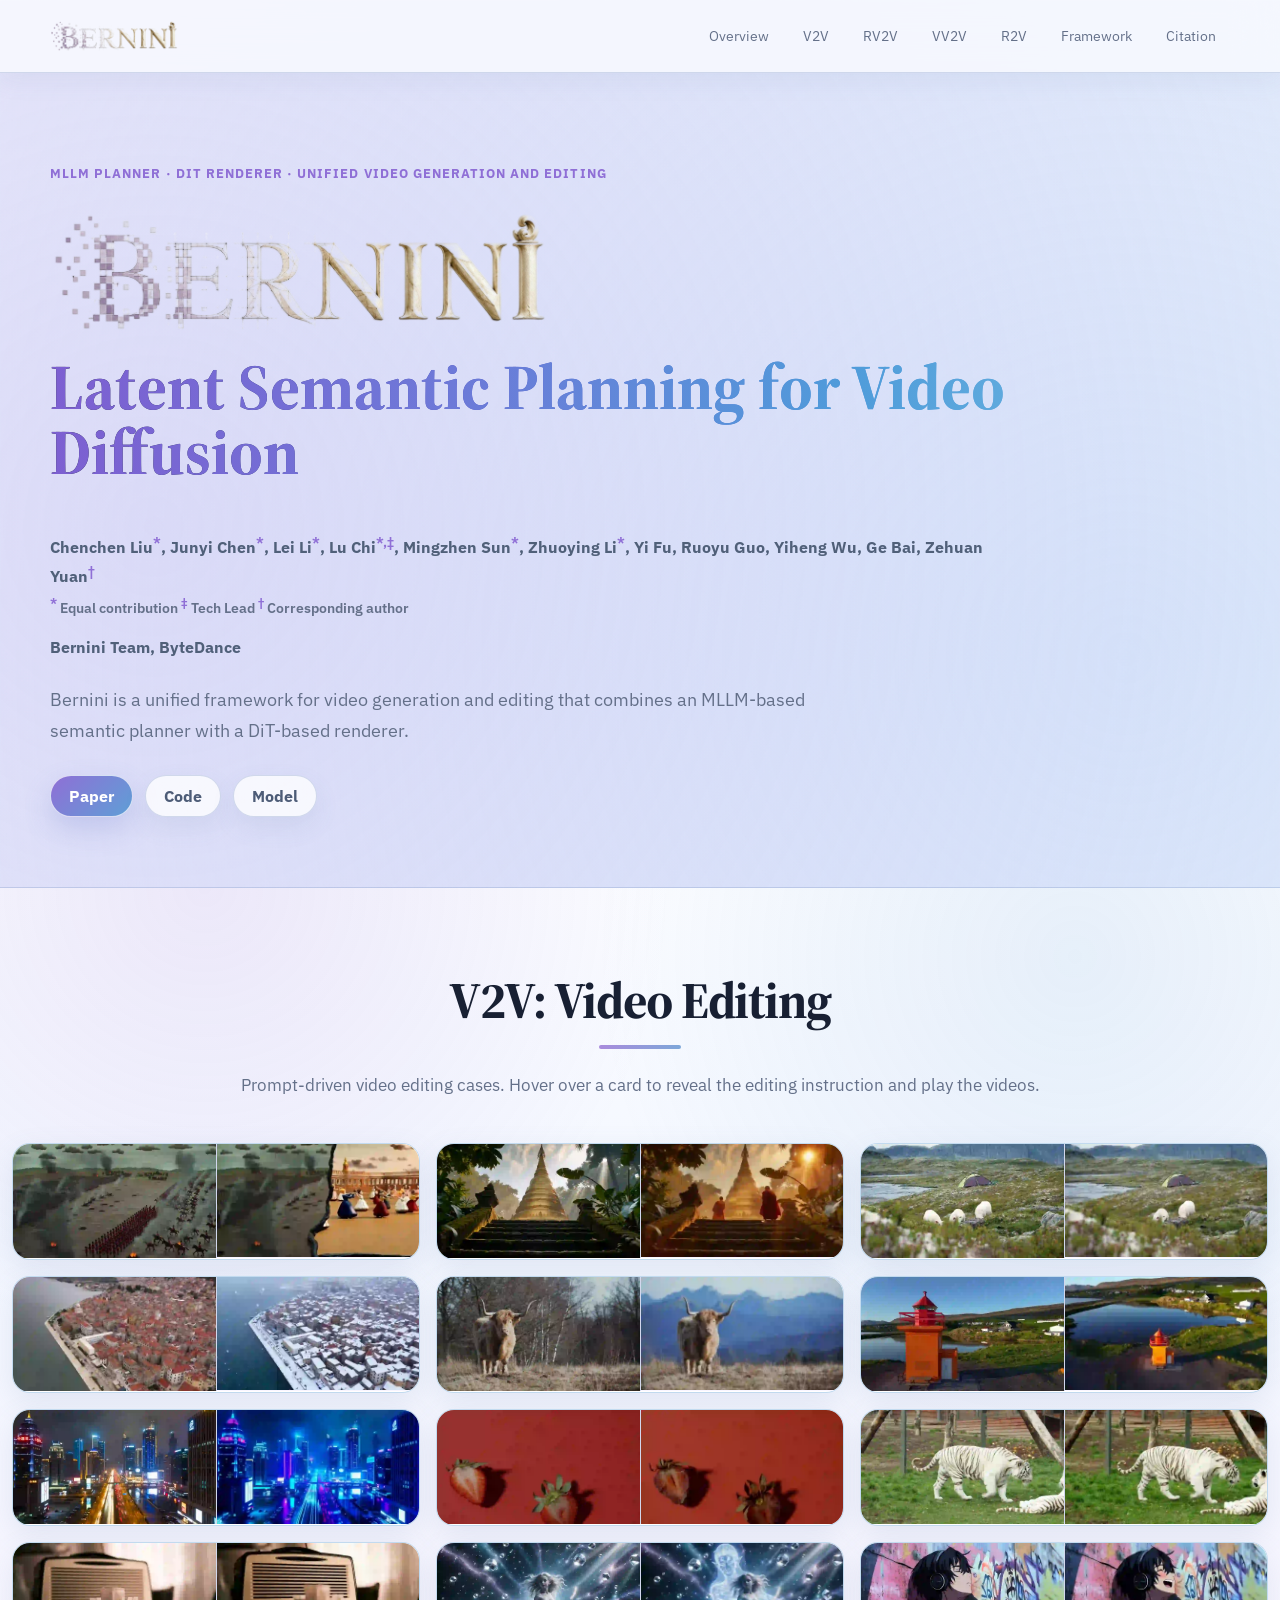
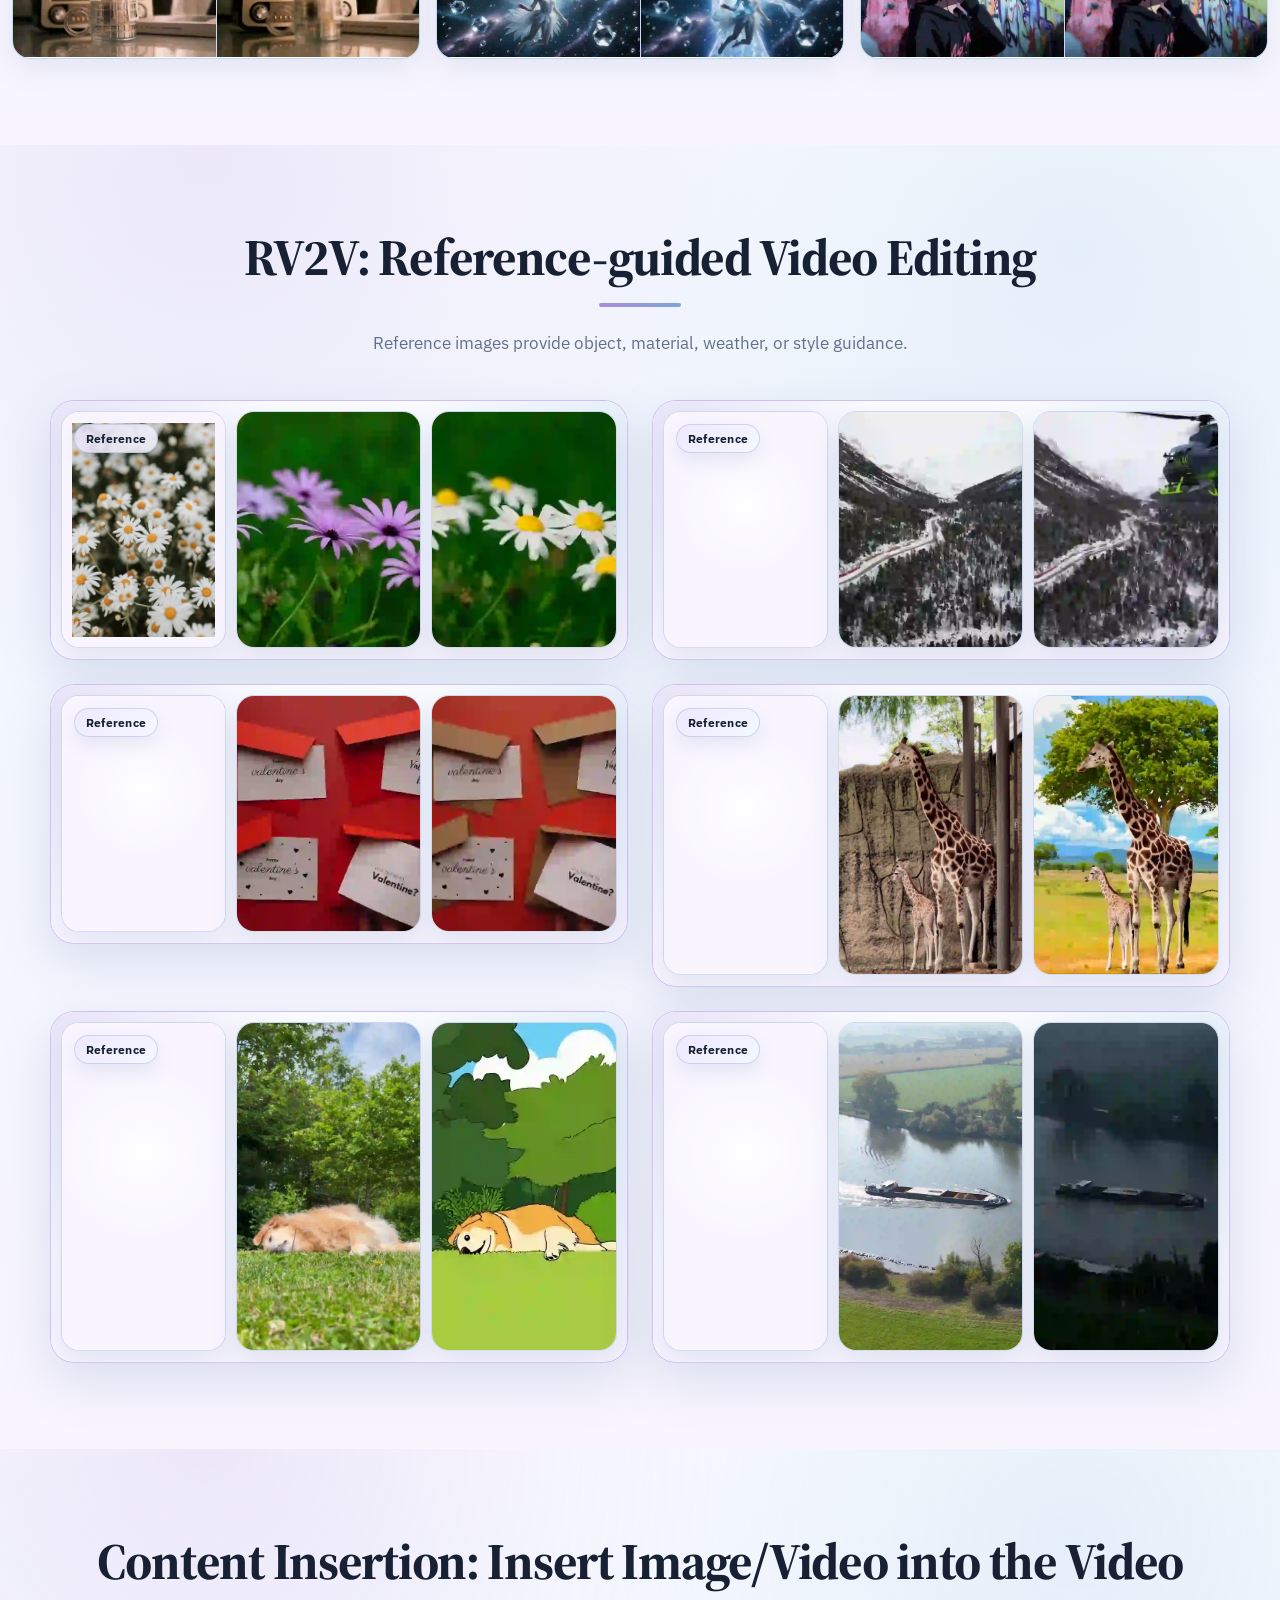
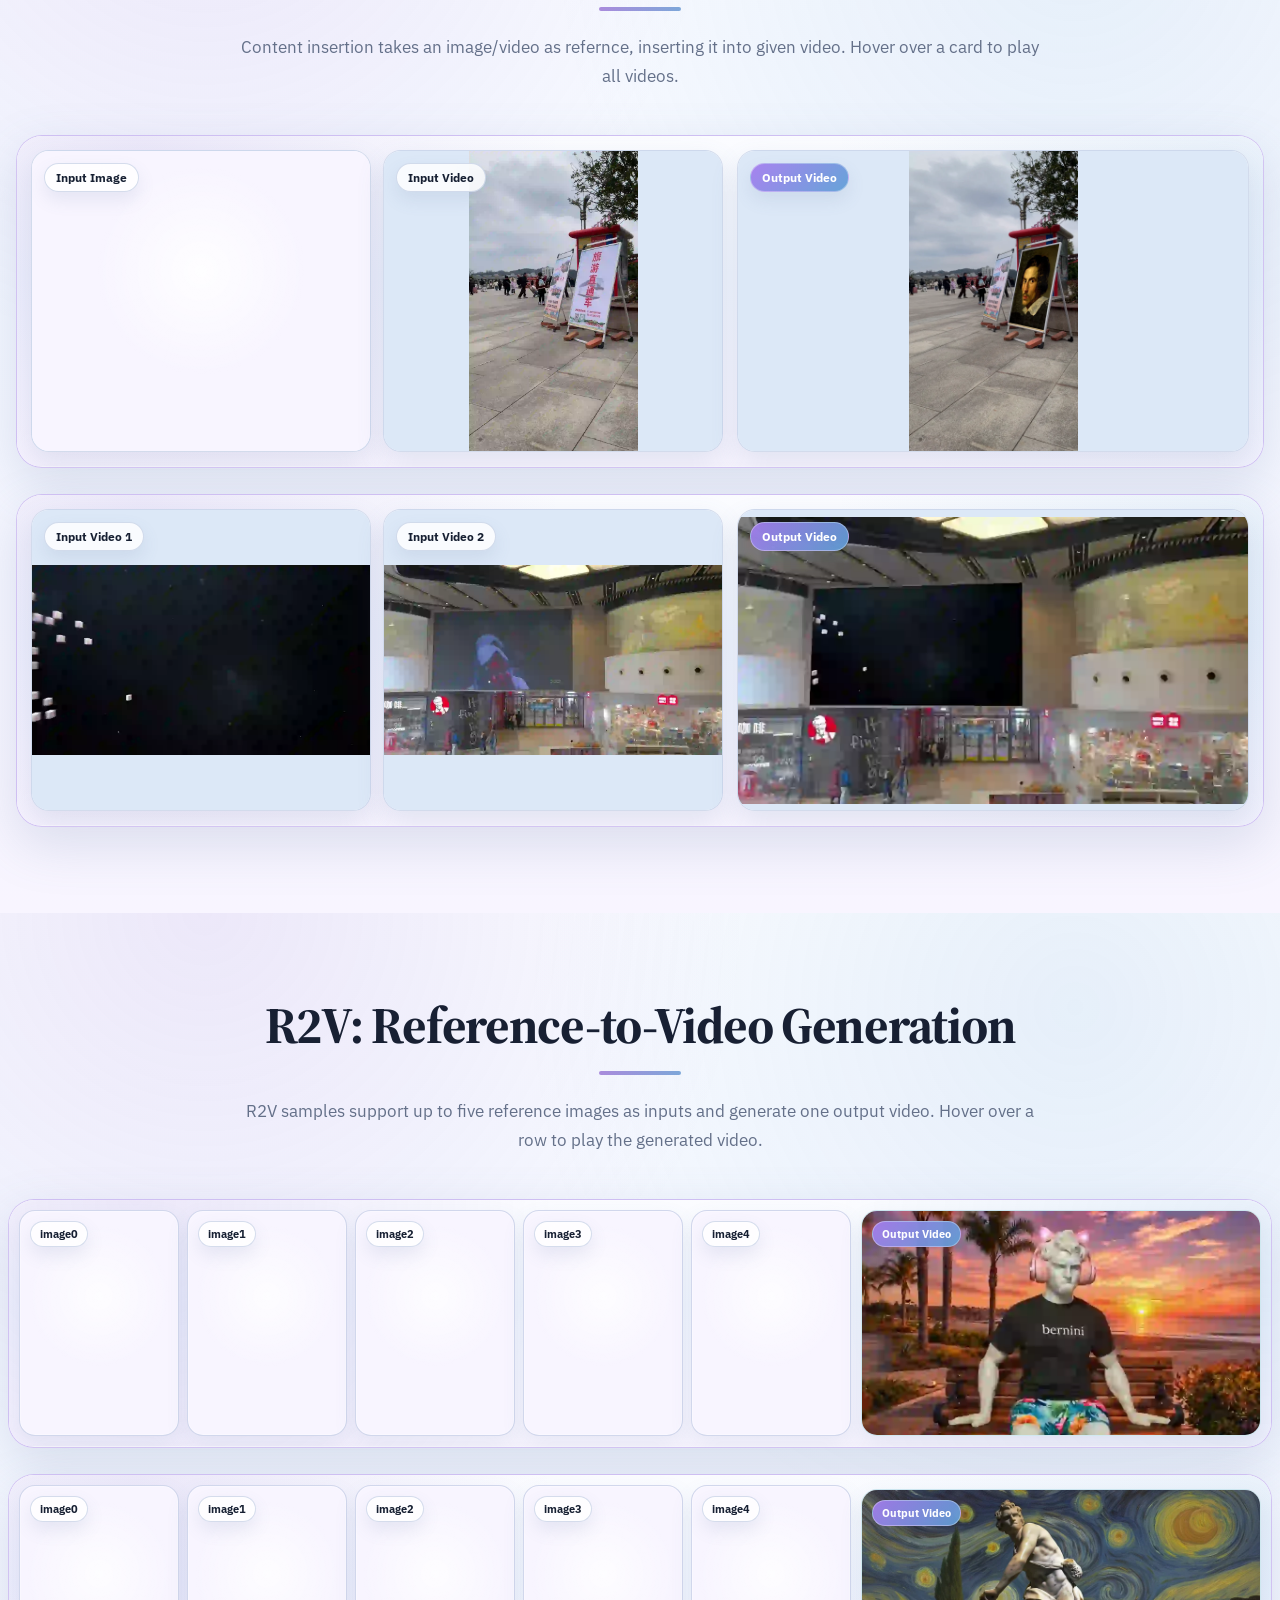
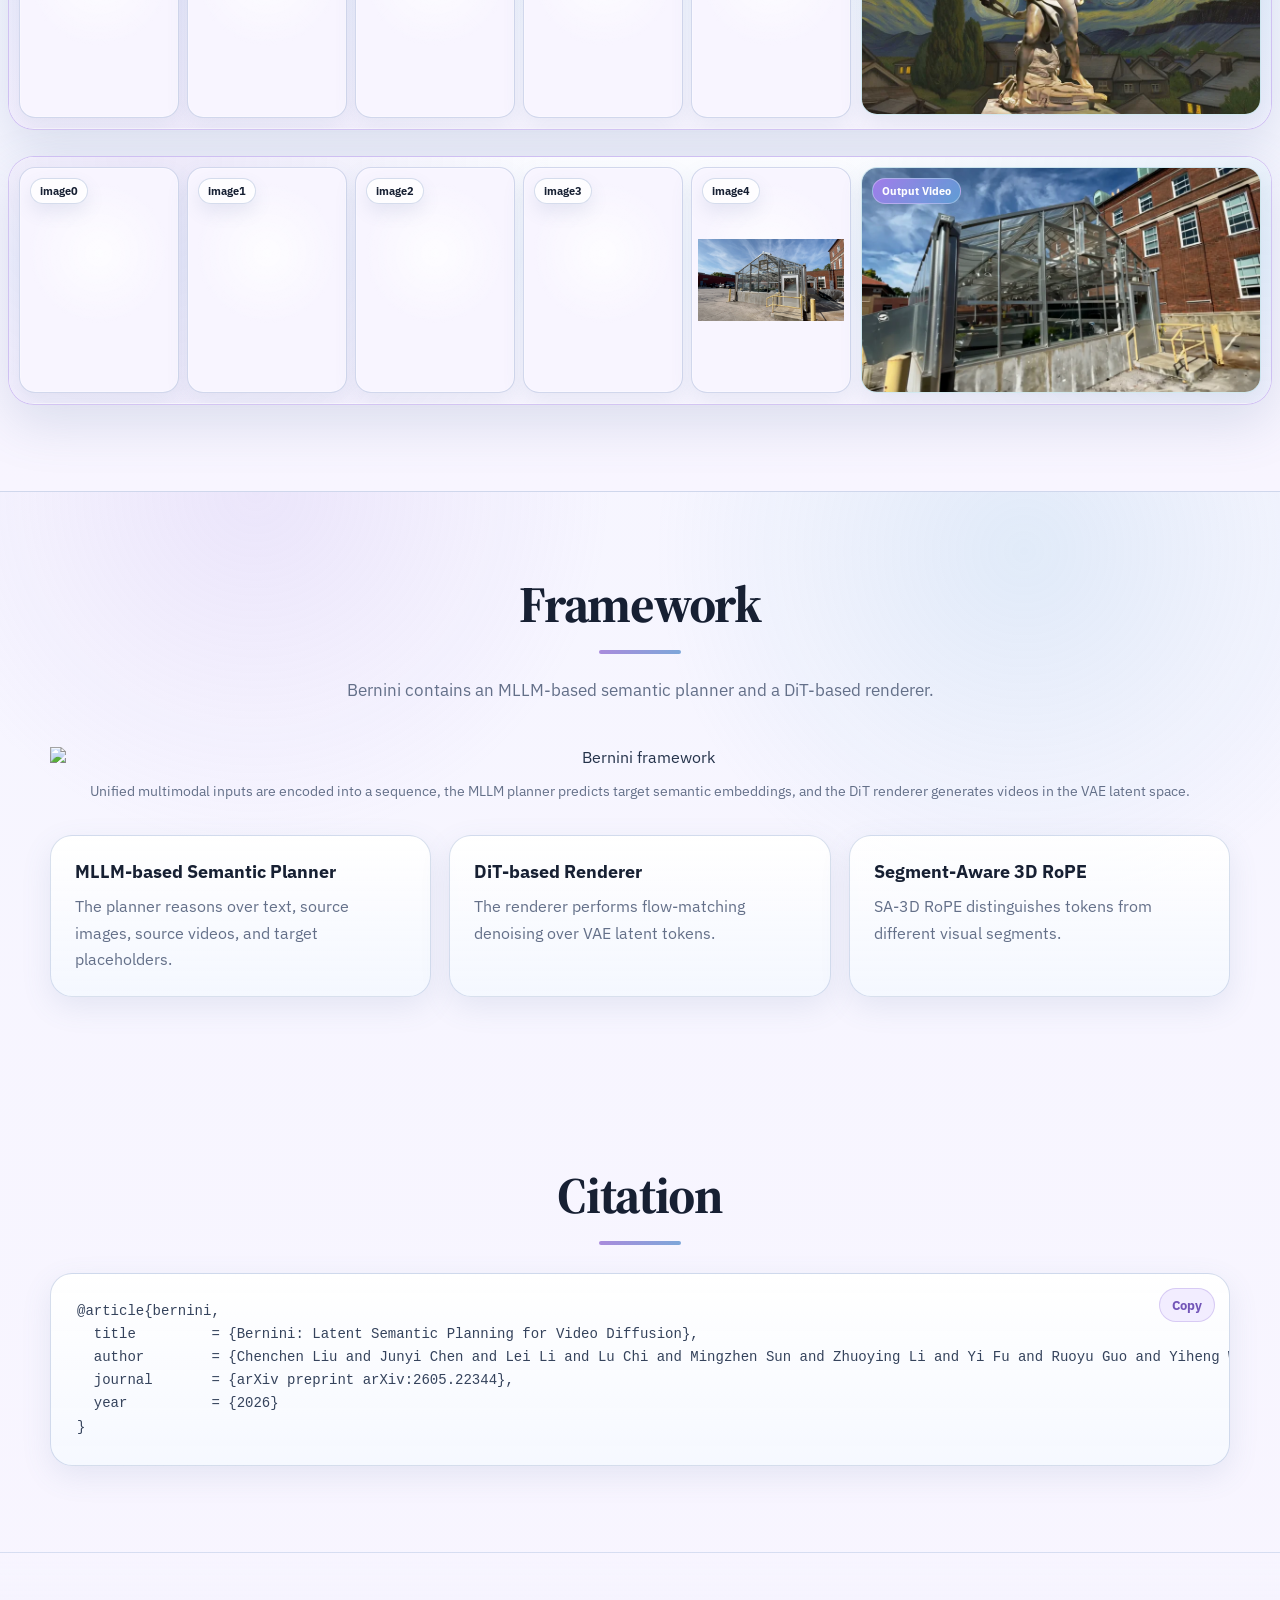
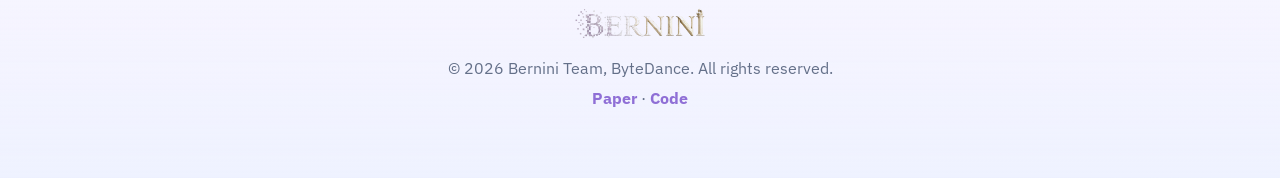
==== index.html @ a04c8964 "Remove test.html and update index.html - Delete test.html - Add Bernini Team, ByteDance to author se" ====
<!doctype html>
<html lang="en">
<head>
  <meta charset="UTF-8" />
  <meta name="viewport" content="width=device-width, initial-scale=1.0" />
  <title>Bernini: Latent Semantic Planning for Video Diffusion</title>
  <meta name="description" content="Bernini is a unified framework for video generation and editing with self-supervised vision-text reasoning." />
  <link rel="icon" type="image/png" href="assets/bernini-icon.png" />
  <link rel="apple-touch-icon" href="assets/bernini-icon.png" />
  <link rel="preconnect" href="https://fonts.googleapis.com" />
  <link rel="preconnect" href="https://fonts.gstatic.com" crossorigin />
  <link href="https://fonts.googleapis.com/css2?family=IBM+Plex+Sans:wght@400;500;600;700;800&family=Source+Serif+4:opsz,wght@8..60,500;8..60,600;8..60,700&display=swap" rel="stylesheet" />
  <link rel="stylesheet" href="styles.css" />
</head>

<body>
  <nav class="site-nav" aria-label="Primary navigation">
    <div class="container nav-inner">
      <a class="nav-brand" href="#overview" aria-label="Bernini homepage">
        <img class="nav-logo" src="assets/bernini-icon.png" alt="Bernini" width="360" height="120" />
      </a>

      <div class="nav-links">
        <a class="nav-link" href="#overview">Overview</a>
        <a class="nav-link" href="#v2v">V2V</a>
        <a class="nav-link" href="#rv2v">RV2V</a>
        <a class="nav-link" href="#vv2v">VV2V</a>
        <a class="nav-link" href="#r2v">R2V</a>
        <a class="nav-link" href="#framework">Framework</a>
        <a class="nav-link" href="#citation">Citation</a>
      </div>

      <details class="nav-more">
        <summary class="nav-more-toggle">More</summary>
        <div class="nav-more-menu">
          <a href="#overview">Overview</a>
          <a href="#v2v">V2V</a>
          <a href="#rv2v">RV2V</a>
          <a href="#vv2v">Content Insert</a>
          <a href="#r2v">R2V</a>
          <a href="#framework">Framework</a>
          <a href="#citation">Citation</a>
        </div>
      </details>
    </div>
  </nav>

  <main>
    <header class="hero" id="overview">
      <div class="container">
        <p class="eyebrow">MLLM Planner · DiT Renderer · Unified Video Generation and Editing</p>

        <h1 class="title hero-title-full">
          <span class="hero-title-brand">
            <img class="hero-logo" src="assets/bernini-icon.png" alt="Bernini">
          </span>
          <span class="hero-title-gradient">Latent Semantic Planning for Video Diffusion</span>
        </h1>

        <div class="hero-layout">
          <div class="hero-copy">
            <div class="affiliation">
              <span>Chenchen Liu<sup>*</sup>, Junyi Chen<sup>*</sup>, Lei Li<sup>*</sup>, Lu Chi<sup>*,‡</sup>, Mingzhen Sun<sup>*</sup>, Zhuoying Li<sup>*</sup>, Yi Fu, Ruoyu Guo, Yiheng Wu, Ge Bai, Zehuan Yuan<sup>†</sup></span>
              <span class="author-note"><sup>*</sup> Equal contribution  <sup>‡</sup> Tech Lead  <sup>†</sup> Corresponding author </span>
              <p>Bernini Team, ByteDance</p>
            </div>

            <p class="hero-summary">
              Bernini is a unified framework for video generation and editing that combines an MLLM-based semantic planner with a DiT-based renderer.
            </p>

            <div class="links">
              <a class="link-btn" href="https://arxiv.org/abs/2605.22344" target="_blank" rel="noopener noreferrer">Paper</a>
              <a class="link-btn link-btn-muted" href="https://github.com/bytedance/Bernini" target="_blank" rel="noopener noreferrer">Code</a>
              <a class="link-btn link-btn-muted" href="https://huggingface.co/ByteDance/Bernini" target="_blank" rel="noopener noreferrer">Model</a>
            </div>
          </div>
        </div>
      </div>
    </header>

    <section class="section section-centered dark-showcase" id="v2v">
      <div class="container v2v-container">
        <h2 class="section-title">V2V: Video Editing</h2>
        <p class="section-copy">Prompt-driven video editing cases. Hover over a card to reveal the editing instruction and play the videos.</p>
        <div class="video-grid" id="v2v-grid"></div>
      </div>
    </section>

    <section class="section section-centered dark-showcase" id="rv2v">
      <div class="container">
        <h2 class="section-title">RV2V: Reference-guided Video Editing</h2>
        <p class="section-copy">Reference images provide object, material, weather, or style guidance.</p>
        <div class="video-grid" id="rv2v-grid"></div>
      </div>
    </section>

    <section class="section section-centered dark-showcase" id="vv2v">
      <div class="container vv2v-container">
        <h2 class="section-title">Content Insertion: Insert Image/Video into the Video</h2>
        <p class="section-copy">
          Content insertion takes an image/video as refernce, inserting it into given video. Hover over a card to play all videos.
        </p>
        <div class="vv2v-grid" id="vv2v-grid"></div>
      </div>
    </section>

    <section class="section section-centered dark-showcase" id="r2v">
      <div class="container r2v-container">
        <h2 class="section-title">R2V: Reference-to-Video Generation</h2>
        <p class="section-copy">R2V samples support up to five reference images as inputs and generate one output video. Hover over a row to play the generated video.</p>
        <div class="r2v-list" id="r2v-list"></div>
      </div>
    </section>

    <section class="section section-centered section-framework" id="framework">
      <div class="container">
        <h2 class="section-title">Framework</h2>
        <p class="section-copy">Bernini contains an MLLM-based semantic planner and a DiT-based renderer.</p>

        <figure class="figure-panel">
          <img src="assets/framework.png" alt="Bernini framework" class="framework-img" loading="lazy" decoding="async">
          <figcaption class="media-caption">
            Unified multimodal inputs are encoded into a sequence, the MLLM planner predicts target semantic embeddings,
            and the DiT renderer generates videos in the VAE latent space.
          </figcaption>
        </figure>

        <div class="feature-grid">
          <article class="feature-card">
            <h3>MLLM-based Semantic Planner</h3>
            <p>The planner reasons over text, source images, source videos, and target placeholders.</p>
          </article>

          <article class="feature-card">
            <h3>DiT-based Renderer</h3>
            <p>The renderer performs flow-matching denoising over VAE latent tokens.</p>
          </article>

          <article class="feature-card">
            <h3>Segment-Aware 3D RoPE</h3>
            <p>SA-3D RoPE distinguishes tokens from different visual segments.</p>
          </article>
        </div>
      </div>
    </section>

    <section class="section" id="citation">
      <div class="container">
        <h2 class="section-title">Citation</h2>

        <div class="citation-card">
          <button class="copy-citation-btn" type="button">Copy</button>
          <pre class="citation-block"><code>@article{bernini,
  title         = {Bernini: Latent Semantic Planning for Video Diffusion},
  author        = {Chenchen Liu and Junyi Chen and Lei Li and Lu Chi and Mingzhen Sun and Zhuoying Li and Yi Fu and Ruoyu Guo and Yiheng Wu and Ge Bai and Zehuan Yuan},
  journal       = {arXiv preprint arXiv:2605.22344},
  year          = {2026}
}</code></pre>
        </div>
      </div>
    </section>
  </main>

  <footer>
    <div class="container">
      <img class="footer-brand-mark" src="assets/bernini-icon.png" alt="Bernini" width="360" height="120" loading="lazy" decoding="async" />
      <p>© 2026 Bernini Team, ByteDance. All rights reserved.</p>
      <p>
        <a href="https://arxiv.org/abs/2605.22344" target="_blank" rel="noopener noreferrer">Paper</a> ·
        <a href="https://github.com/bytedance/Bernini" target="_blank" rel="noopener noreferrer">Code</a>
      </p>
    </div>
  </footer>

  <script>
    const V2V_BASE = "assets/v2v/";
    const RV2V_BASE = "assets/rv2v/";
    const VV2V_BASE = "assets/vv2v/";
    const R2V_BASE = "assets/r2v/";

    const samples = [
      { title: "Split the frame with a thin black clay line; keep the original war scene on the left and transform the right side into a Russian classical court dance claymation stop-motion scene.", editType: "Style and Scene Editing", type: "v2v", output: true, sourceTitle: "composed1" },
      { title: "Add two characters to the video and adjust the visuals to a warm, rich vintage tone with golden and ochre-red hues.", editType: "Object Addition and Tone Adjustment", type: "v2v", output: true, sourceTitle: "add1" },
      { title: "Remove the white sheep on the left side of the video.", editType: "Object Removal", type: "v2v", output: true, sourceTitle: "删除画面左侧的那一只白羊" },
      { title: "Convert the video into an immersive snowy winter wonderland.", editType: "Weather Change", type: "v2v", output: true, sourceTitle: "weather" },
      { title: "Change the background from a forest to a scene in front of mountains.", editType: "Background Editing", type: "v2v", output: true, sourceTitle: "将背景由森林修改为在山峰前" },
      { title: "Change the head up perspective to an aerial perspective.", editType: "Camera View Editing", type: "v2v", output: true, sourceTitle: "camera" },
      { title: "Convert the screen to a cyberpunk style, change all lights to neon blue purple color scheme.", editType: "Style Transfer", type: "v2v", output: true, sourceTitle: "style" },
      { title: "Show the strawberries after being left for ten days.", editType: "Temporal Reasoning", type: "v2v", output: true, sourceTitle: "草莓放置十天后的样子" },
      { title: "Make the standing tiger grab the lying tiger with its paw.", editType: "Interaction Editing", type: "v2v", output: true, sourceTitle: "让站着的老虎用爪子去抓躺着的老虎" },
      { title: "Shift the focus to the radio behind.", editType: "Focus Shift", type: "v2v", output: true, sourceTitle: "focus" },
      { title: "A translucent phantom of an ancient astral deity emerges from the void, echoing the girl’s movements.", editType: "Add Effect", type: "v2v", output: true, sourceTitle: "effect" },
      { title: "Change the character's expression to a happy laugh.", editType: "Expression Change", type: "v2v", output: true, sourceTitle: "expression" },

      { title: "Replace the purple flowers in the video with the white daisies from the reference image, featuring crisp white petals and prominent, textured yellow centers.", editType: "Object Replacement", type: "rv2v", imgExt: "jpg", output: true, sourceTitle: "11" },
      { title: "Add the specific cat toy from the reference image—a fluffy, light beige, elongated plush toy with colorful braided ribbons at one end—onto the white floor directly in front of the brown cardboard couch, near the tabby cat's dangling front paw.", editType: "Object Addition", type: "rv2v", imgExt: "jpg", output: true, sourceTitle: "add" },
      { title: "Replace the envelope in the video with the material of the envelope in the image.", editType: "Material Change", type: "rv2v", imgExt: "jpg", output: true, sourceTitle: "material" },
      { title: "Change the background according to the reference image.", editType: "Background Change", type: "rv2v", imgExt: "jpg", output: true, sourceTitle: "background" },
      { title: "Change the video style to the style shown in the reference image", editType: "Style Transfer", type: "rv2v", imgExt: "jpg", output: true, sourceTitle: "style" },
      { title: "Generate weather similar to the reference image", editType: "Weather Change", type: "rv2v", imgExt: "jpg", output: true, sourceTitle: "发生类似参考图的天气" }
    ];

    /*
      VV2V 输入视频配置：
      - 每个 case 输入两个视频，输出一个视频。
      - 默认命名规则：
        `${id}-input1_web.mp4`
        `${id}-input1.webp`
        `${id}-input2_web.mp4`
        `${id}-input2.webp`
        `${id}-outputvid_web.mp4`
        `${id}-outputvid.webp`
    */
    const vv2vCases = [
    {
      id: "002",
      title: "Add the image to the sign on the right.",
      editType: "Image Insertion",
      inputs: [
        {
          type: "image",
          src: "002-input1.jpg",
          label: "Input Image"
        },
        {
          type: "video",
          src: "002-input2_web.mp4",
          poster: "002-input2.webp",
          label: "Input Video"
        }
      ],
      outputVideo: "002-outputvid_web.mp4",
      outputPoster: "002-outputvid.webp"
    },
  {
    id: "001",
    title: "Insert the video into the screen.",
    editType: "Video Insertion",
    inputs: [
        {
          type: "video",
          src: "001-input1_web.mp4",
          poster: "001-input1.webp",
          label: "Input Video 1"
        },
        {
          type: "video",
          src: "001-input2_web.mp4",
          poster: "001-input2.webp",
          label: "Input Video 2"
        }
      ],
      outputVideo: "001-outputvid_web.mp4",
      outputPoster: "001-outputvid.webp"
    }
  ];


    /*
      R2V 输入图配置：
      - inputs 支持任意数量图片。
      - outputVideo / outputPoster 可选，不填时默认使用：
        `${id}-outputvid_web.mp4`
        `${id}-outputvid.webp`
    */
    const r2vCases = [
      {
        id: "case0",
        editType: "Character Styling & Scene Setting",
        title: "The marble statue from image0, wearing the black \"bernini\" T-shirt from image2, the bright blue tropical floral shorts from image3, and the pink cat-ear headphones from image1, sits centered on the wooden bench in the seaside sunset setting from image4, facing the camera in a medium shot while gently nodding, swaying, and bouncing to music, with the environment from image4 (palm trees, calm ocean, warm orange-pink-purple sunset sky) kept unchanged.",
        inputs: [
          "case0/001-sourceimg1.jpg",
          "case0/001-sourceimg2.jpg",
          "case0/001-sourceimg3.jpg",
          "case0/001-sourceimg4.jpg",
          "case0/001-sourceimg5.jpg",
        ],
        outputVideo: "case0/001-outputvid_web.mp4",
        outputPoster: "case0/001-outputvid.webp"
      },
      {
        id: "case1",
        editType: "Sculpture Cinematic Orbit",
        title: "Bernini's David from image0, image1, image2, image3, and image4 — a photorealistic pure white marble sculpture with curly carved hair, twisting muscular torso, draped waist cloth, and taut sling drawn across the body — stands perfectly motionless on a pedestal in a quiet sleeping village at night, with darkened houses and a silhouetted cypress tree below a fixed Van Gogh Starry Night–style sky of swirling deep blue and yellow impasto, luminous stars, and a glowing crescent moon, while the camera performs a slow, steady cinematic orbital arc around the statue, keeping its pose, limbs, and sling fully consistent across every frame in a 4K cinematic look.",
        inputs: [
          "case1/david0.png",
          "case1/david1.png",
          "case1/david2.png",
          "case1/david3.png",
          "case1/david4.png",
        ],
        outputVideo: "case1/bernini_v2v-20260526_112030254611.mp4",
        outputPoster: "case1/case1-outputvid.webp"
      },
      {
        id: "case3",
        editType: "World Model Scene Generation",
        title: "Generate a continuous video based on reference images 0–4, without any scene cuts or shot segmentation, while maintaining smooth and stable camera movement throughout.",
        inputs: [
          "case3/frame_00001.png",
          "case3/frame_00024.png",
          "case3/frame_00048.png",
          "case3/frame_00072.png",
          "case3/frame_00096.png",
        ],
        outputVideo: "case3/bernini_v2v-20260526_122226594743.mp4",
        outputPoster: "case3/case3-outputvid.webp"
      }
    ];

    function asset(name, type = "v2v") {
      const base =
        type === "rv2v" ? RV2V_BASE :
        type === "vv2v" ? VV2V_BASE :
        V2V_BASE;

      return base + encodeURI(name);
    }

    function r2vAsset(name) {
      return R2V_BASE + encodeURI(name);
    }

    function makeVideo(src, poster, label, type = "v2v") {
      const posterUrl = asset(poster, type);
      return `<video poster="${posterUrl}" data-src="${asset(src, type)}" data-poster="${posterUrl}" loop muted playsinline preload="none" aria-label="${label}"></video>`;
    }

    function makeReferenceImage(sample) {
      if (!sample.imgExt) return "";
      const baseTitle = sample.sourceTitle || sample.title;
      const imgName = `${baseTitle}_sourceimg.${sample.imgExt}`;
      return `
        <div class="sample-reference">
          <div class="reference-stage">
            <img src="${asset(imgName, sample.type)}" alt="Reference image for ${sample.title}" loading="lazy" decoding="async" />
          </div>
          <span>Reference</span>
        </div>
      `;
    }

    function makeArticle(sample) {
      const baseTitle = sample.sourceTitle || sample.title;
      const sourceVideo = `${baseTitle}_sourcevid_web.mp4`;
      const sourcePoster = `${baseTitle}_sourcevid.webp`;
      const outputVideo = sample.output ? `${baseTitle}_outputvid_web.mp4` : `${baseTitle}_sourcevid_web.mp4`;
      const outputPoster = sample.output ? `${baseTitle}_outputvid.webp` : `${baseTitle}_sourcevid.webp`;
      const badge = sample.editType || (sample.type === "rv2v" ? "RV2V" : "Video Editing");
      const isRv2v = !!sample.imgExt;

      return `
        <article class="video-item sample-card ${isRv2v ? "rv2v-card" : ""}" data-preview-title="${sample.title}">
          <div class="sample-media-grid ${isRv2v ? "has-reference" : ""}">
            ${makeReferenceImage(sample)}

            <div class="sample-video-pair">
              <div class="sample-video-block">
                ${makeVideo(sourceVideo, sourcePoster, `Source video for ${sample.title}`, sample.type)}
              </div>

              <div class="sample-video-block sample-output-block">
                ${makeVideo(outputVideo, outputPoster, `Output video for ${sample.title}`, sample.type)}
              </div>
            </div>
          </div>

          <div class="video-prompt">
            <span class="sample-badge">${badge}</span>
            <span class="prompt-text">${sample.title}</span>
          </div>
        </article>
      `;
    }

    function isVideoFile(src = "") {
      return /\.(mp4|webm|mov|m4v)$/i.test(src);
    }

    function makeVV2VMedia(input, index, id) {
      const label = input.label || `Input ${index + 1}`;
      const src = input.src;
      const poster = input.poster;

      const mediaType = input.type || (isVideoFile(src) ? "video" : "image");

      if (mediaType === "image") {
        return `
          <div class="vv2v-video-block vv2v-image-block">
            <img
              src="${asset(src, "vv2v")}"
              alt="VV2V ${id} ${label}"
              loading="lazy"
              decoding="async"
            />
            <span>${label}</span>
          </div>
        `;
      }

      const videoSrc = asset(src, "vv2v");
      const posterSrc = poster ? asset(poster, "vv2v") : "";

      return `
        <div class="vv2v-video-block">
          <video
            ${posterSrc ? `poster="${posterSrc}" data-poster="${posterSrc}"` : ""}
            data-src="${videoSrc}"
            loop
            muted
            playsinline
            preload="none"
            aria-label="VV2V ${id} ${label}"
          ></video>
          <span>${label}</span>
        </div>
      `;
    }

    function makeVV2VOutputVideo(src, poster, label) {
      const videoSrc = asset(src, "vv2v");
      const posterSrc = asset(poster, "vv2v");

      return `
        <video
          poster="${posterSrc}"
          data-poster="${posterSrc}"
          data-src="${videoSrc}"
          loop
          muted
          playsinline
          preload="none"
          aria-label="${label}"
        ></video>
      `;
    }

    function makeVV2VCase(item) {
      const id = item.id;

      const inputs = Array.isArray(item.inputs) && item.inputs.length > 0
        ? item.inputs
        : [
            {
              type: "video",
              src: `${id}-input1_web.mp4`,
              poster: `${id}-input1.webp`,
              label: "Input Video 1"
            },
            {
              type: "video",
              src: `${id}-input2_web.mp4`,
              poster: `${id}-input2.webp`,
              label: "Input Video 2"
            }
          ];

      const outputVideo = item.outputVideo || `${id}-outputvid_web.mp4`;
      const outputPoster = item.outputPoster || `${id}-outputvid.webp`;
      const badge = item.editType || "VV2V";

      return `
        <article
          class="vv2v-case"
          data-vv2v-id="${id}"
          style="--vv2v-input-count: ${inputs.length};"
        >
          <div class="vv2v-media-row">
            <div class="vv2v-inputs">
              ${inputs.map((input, index) => makeVV2VMedia(input, index, id)).join("")}
            </div>

            <div class="vv2v-output">
              ${makeVV2VOutputVideo(outputVideo, outputPoster, `VV2V ${id} output video`)}
              <span>Output Video</span>
            </div>
          </div>

          <div class="vv2v-prompt">
            <span class="sample-badge">${badge}</span>
            <span class="prompt-text">${item.title || ""}</span>
          </div>
        </article>
      `;
    }


    function renderVV2VCases() {
      const grid = document.getElementById("vv2v-grid");
      if (!grid) return;
      grid.innerHTML = vv2vCases.map(makeVV2VCase).join("");
    }

    function makeR2VInputImage(src, index, id) {
      return `
        <figure class="r2v-input">
          <img src="${r2vAsset(src)}" alt="R2V ${id} source image ${index}" loading="lazy" decoding="async" />
          <figcaption>image${index}</figcaption>
        </figure>
      `;
    }

    function makeR2VCase(item) {
      const id = item.id;

      const inputs = Array.isArray(item.inputs) && item.inputs.length > 0
        ? item.inputs
        : [`${id}-sourceimg1.jpg`];

      const videoSrc = r2vAsset(item.outputVideo || `${id}-outputvid_web.mp4`);
      const posterSrc = r2vAsset(item.outputPoster || `${id}-outputvid.webp`);
      const badge = item.editType || "R2V";

      return `
        <article
          class="r2v-case"
          data-r2v-id="${id}"
          style="--r2v-input-count: ${inputs.length};"
        >
          <div class="r2v-media-row">
            <div class="r2v-inputs">
              ${inputs.map((src, index) => makeR2VInputImage(src, index, id)).join("")}
            </div>

            <div class="r2v-output">
              <video
                poster="${posterSrc}"
                data-poster="${posterSrc}"
                data-src="${videoSrc}"
                loop
                muted
                playsinline
                preload="none"
                aria-label="R2V ${id} output video"
              ></video>
              <span>Output Video</span>
            </div>
          </div>
          ${item.title ? `
            <div class="r2v-prompt">
              <span class="sample-badge">${badge}</span>
              <span class="prompt-text">${item.title}</span>
            </div>
          ` : ''}
        </article>
      `;
    }

    function renderSamples() {
      const groups = {
        v2v: document.getElementById("v2v-grid"),
        rv2v: document.getElementById("rv2v-grid")
      };

      for (const sample of samples) {
        const target = groups[sample.type];
        if (target) target.insertAdjacentHTML("beforeend", makeArticle(sample));
      }

      renderVV2VCases();
      renderR2VCases();

      hydrateLazyVideos();
      enableHoverPlayback();
      enableVV2VHoverPlayback();
      enableR2VHoverPlayback();
      enableCopyCitation();
    }

    function renderR2VCases() {
      const list = document.getElementById("r2v-list");
      if (!list) return;
      list.innerHTML = r2vCases.map(makeR2VCase).join("");
    }

    function hydrateLazyVideos() {
      const videos = document.querySelectorAll("video[data-src]");

      if (!("IntersectionObserver" in window)) {
        videos.forEach(loadVideoMeta);
        return;
      }

      const observer = new IntersectionObserver((entries) => {
        entries.forEach((entry) => {
          if (!entry.isIntersecting) return;
          loadVideoMeta(entry.target);
          observer.unobserve(entry.target);
        });
      }, { rootMargin: "320px 0px" });

      videos.forEach((video) => observer.observe(video));
    }

    function loadVideoMeta(video) {
      if (!video.src && video.dataset.src) video.src = video.dataset.src;
      if (video.dataset.poster) video.poster = video.dataset.poster;
      video.load();
    }

    function enableHoverPlayback() {
      document.querySelectorAll(".sample-card").forEach((card) => {
        const videos = card.querySelectorAll("video");

        card.addEventListener("mouseenter", () => {
          videos.forEach((video) => {
            loadVideoMeta(video);
            video.play().catch(() => {});
          });
        });

        card.addEventListener("mouseleave", () => {
          videos.forEach((video) => {
            video.pause();
            video.currentTime = 0;
          });
        });
      });
    }

    function enableVV2VHoverPlayback() {
      document.querySelectorAll(".vv2v-case").forEach((card) => {
        const videos = card.querySelectorAll("video");

        card.addEventListener("mouseenter", () => {
          videos.forEach((video) => {
            loadVideoMeta(video);
            video.play().catch(() => {});
          });
        });

        card.addEventListener("mouseleave", () => {
          videos.forEach((video) => {
            video.pause();
            video.currentTime = 0;
          });
        });
      });
    }

    function enableR2VHoverPlayback() {
      document.querySelectorAll(".r2v-case").forEach((card) => {
        const video = card.querySelector("video");
        if (!video) return;

        card.addEventListener("mouseenter", () => {
          loadVideoMeta(video);
          video.play().catch(() => {});
        });

        card.addEventListener("mouseleave", () => {
          video.pause();
          video.currentTime = 0;
        });
      });
    }

    function enableCopyCitation() {
      const btn = document.querySelector(".copy-citation-btn");
      const code = document.querySelector(".citation-block code");
      if (!btn || !code) return;

      btn.addEventListener("click", async () => {
        await navigator.clipboard.writeText(code.textContent);
        btn.textContent = "Copied";
        setTimeout(() => btn.textContent = "Copy", 1200);
      });
    }

    document.addEventListener("DOMContentLoaded", renderSamples);
  </script>
</body>
</html>
---- styles.css ----
:root {
  --bg: #f7f9ff;
  --text: #24324a;
  --text-strong: #172033;
  --text-muted: #647089;
  --line: rgba(126, 151, 196, .32);
  --line-purple: rgba(145, 105, 215, .36);
  --accent: #8f6fd6;
  --shadow: 0 20px 60px rgba(90, 113, 156, .18);
  --shadow-soft: 0 10px 30px rgba(90, 113, 156, .12);
  --font-sans: "IBM Plex Sans", system-ui, -apple-system, BlinkMacSystemFont, "Segoe UI", sans-serif;
  --font-serif: "Source Serif 4", Georgia, serif;
}

* {
  box-sizing: border-box;
}

html {
  scroll-behavior: smooth;
  background: var(--bg);
}

body {
  margin: 0;
  font-family: var(--font-sans);
  color: var(--text);
  background:
    radial-gradient(circle at 12% 8%, rgba(190, 173, 236, .36), transparent 30%),
    radial-gradient(circle at 88% 10%, rgba(176, 215, 247, .44), transparent 32%),
    linear-gradient(180deg, #fbfcff 0%, #f3f7ff 42%, #f8f5ff 100%);
  min-height: 100vh;
}

a {
  color: inherit;
  text-decoration: none;
}

img,
video {
  max-width: 100%;
  display: block;
}

button,
summary {
  font-family: inherit;
}

.container {
  width: min(1180px, calc(100% - 40px));
  margin: 0 auto;
}

/* V2V 展示区域使用更宽容器，减少页面左右留白 */
.v2v-container {
  width: min(1520px, calc(100% - 24px));
}

/* R2V 展示区域稍微加宽，给 reference images 更多空间 */
.r2v-container {
  width: min(1380px, calc(100% - 32px));
}

.site-nav {
  position: sticky;
  top: 0;
  z-index: 30;
  border-bottom: 1px solid var(--line);
  background: rgba(250, 252, 255, .78);
  backdrop-filter: blur(22px);
  box-shadow: 0 8px 24px rgba(90, 113, 156, .08);
}

.nav-inner {
  height: 72px;
  display: flex;
  align-items: center;
  justify-content: space-between;
  gap: 24px;
}

.nav-brand {
  display: flex;
  align-items: center;
  min-width: 120px;
}

.nav-logo {
  width: 128px;
  height: auto;
  object-fit: contain;
}

.nav-links {
  display: flex;
  align-items: center;
  gap: 6px;
}

.nav-link {
  padding: 9px 14px;
  color: var(--text-muted);
  border-radius: 999px;
  font-size: 14px;
  transition: color .18s ease, background .18s ease, box-shadow .18s ease;
}

.nav-link:hover {
  color: var(--accent);
  background: rgba(237, 230, 255, .75);
  box-shadow: inset 0 0 0 1px rgba(143, 111, 214, .18);
}

.nav-more {
  display: none;
  position: relative;
}

.nav-more-toggle {
  cursor: pointer;
  color: var(--text-muted);
  padding: 8px 12px;
  border: 1px solid var(--line-purple);
  border-radius: 999px;
  list-style: none;
  background: rgba(255, 255, 255, .72);
}

.nav-more-toggle::-webkit-details-marker {
  display: none;
}

.nav-more-menu {
  position: absolute;
  right: 0;
  top: calc(100% + 10px);
  min-width: 180px;
  padding: 10px;
  border-radius: 16px;
  background: rgba(255, 255, 255, .96);
  border: 1px solid var(--line);
  box-shadow: var(--shadow);
}

.nav-more-menu a {
  display: block;
  padding: 10px 12px;
  color: var(--text-muted);
  border-radius: 10px;
}

.nav-more-menu a:hover {
  color: var(--accent);
  background: rgba(237, 230, 255, .75);
}

.hero {
  padding: 92px 0 70px;
  border-bottom: 1px solid rgba(126, 151, 196, .32);
}

.hero-layout {
  display: grid;
  grid-template-columns: minmax(0, 1fr);
  gap: 42px;
  align-items: center;
  margin-top: 34px;
}

/* Demo video 占据整行，不再缩在右侧 */
.hero-copy {
  max-width: 960px;
}

.hero-demo-placeholder {
  width: 100%;
  min-height: 420px;
}

.eyebrow {
  color: var(--accent);
  font-weight: 800;
  letter-spacing: .08em;
  text-transform: uppercase;
  font-size: 13px;
  margin: 0 0 18px;
}

.title {
  margin: 0;
  font-family: var(--font-serif);
  color: var(--text-strong);
}

.hero-title-full {
  color: transparent;
  background: linear-gradient(90deg, #1b2235 0%, #4f4fc4 36%, #4d91d9 68%, #79bddf 100%);
  -webkit-background-clip: text;
  background-clip: text;
}

.hero-title-brand {
  font-size: clamp(76px, 10vw, 150px);
  display: block;
  color: #182033;
  letter-spacing: -.06em;
  line-height: .9;
}

.hero-logo {
  height: clamp(76px, 10vw, 150px);
  width: auto;
  object-fit: contain;
  display: inline-block;
  vertical-align: middle;
}

.hero-title-gradient {
  display: block;
  margin-top: 18px;
  font-size: clamp(38px, 5vw, 72px);
  line-height: 1.02;
  color: transparent;
  background: linear-gradient(90deg, #7d5fd1 0%, #6d79d8 34%, #4f9cda 68%, #76bee2 100%);
  -webkit-background-clip: text;
  background-clip: text;
}

.affiliation {
  margin-top: 14px;
  color: #506079;
  font-weight: 700;
  line-height: 1.6;
}

.affiliation sup {
  color: var(--accent);
  font-weight: 900;
}

.author-note {
  display: block;
  margin-top: 4px;
  color: var(--text-muted);
  font-size: 14px;
  font-weight: 600;
}

.hero-summary {
  margin: 24px 0 0;
  max-width: 760px;
  color: var(--text-muted);
  font-size: 18px;
  line-height: 1.72;
}

.task-pills {
  display: flex;
  flex-wrap: wrap;
  gap: 10px;
  margin: 24px 0 0;
}

.task-pills span {
  display: inline-flex;
  align-items: center;
  min-height: 32px;
  padding: 6px 12px;
  border-radius: 999px;
  color: #4c5d7c;
  font-size: 13px;
  font-weight: 800;
  background: linear-gradient(180deg, #fff 0%, #eef4ff 100%);
  border: 1px solid rgba(126, 151, 196, .36);
  box-shadow: 0 8px 22px rgba(90, 113, 156, .1);
}

.links {
  display: flex;
  flex-wrap: wrap;
  gap: 12px;
  margin-top: 28px;
}

.link-btn {
  display: inline-flex;
  align-items: center;
  justify-content: center;
  min-height: 42px;
  padding: 0 18px;
  border-radius: 999px;
  color: #fff;
  font-weight: 800;
  background: linear-gradient(135deg, #8f6fd6 0%, #5f9fd6 100%);
  box-shadow: 0 12px 28px rgba(105, 123, 200, .24);
  border: 1px solid rgba(255, 255, 255, .72);
  transition: transform .18s ease, box-shadow .18s ease, filter .18s ease;
}

.link-btn:hover {
  transform: translateY(-1px);
  box-shadow: 0 16px 36px rgba(105, 123, 200, .28);
  filter: saturate(1.08);
}

.link-btn-muted {
  color: #4d5c77;
  background: rgba(255, 255, 255, .78);
  border: 1px solid rgba(126, 151, 196, .32);
  box-shadow: 0 10px 24px rgba(90, 113, 156, .1);
}

.demo-video-frame {
  width: 100%;
  min-height: 420px;
  padding: 14px;
  border-radius: 28px;
  background: linear-gradient(180deg, rgba(255, 255, 255, .88), rgba(241, 246, 255, .88));
  border: 1px solid rgba(126, 151, 196, .36);
  box-shadow: var(--shadow);
}

.demo-video-inner {
  height: 100%;
  min-height: 392px;
  display: grid;
  place-items: center;
  text-align: center;
  border-radius: 20px;
  background: linear-gradient(135deg, rgba(143, 111, 214, .12), rgba(95, 159, 214, .16));
  border: 1px dashed rgba(126, 151, 196, .42);
}

.demo-play-icon {
  width: 68px;
  height: 68px;
  border-radius: 50%;
  background: linear-gradient(135deg, #8f6fd6, #5f9fd6);
  position: relative;
  box-shadow: 0 18px 42px rgba(90, 113, 156, .22);
}

.demo-play-icon:after {
  content: "";
  position: absolute;
  left: 28px;
  top: 22px;
  border-left: 18px solid #fff;
  border-top: 12px solid transparent;
  border-bottom: 12px solid transparent;
}

.demo-placeholder-title {
  margin: 18px 0 4px;
  font-weight: 800;
  color: var(--text-strong);
}

.demo-placeholder-copy {
  margin: 0;
  color: var(--text-muted);
}

.section {
  padding: 86px 0;
}

.section-centered {
  text-align: center;
}

.dark-showcase {
  background:
    radial-gradient(circle at 16% 0%, rgba(143, 111, 214, .14), transparent 34%),
    radial-gradient(circle at 84% 8%, rgba(95, 159, 214, .13), transparent 36%),
    linear-gradient(180deg, #fbfcff 0%, #f3f7ff 42%, #f8f5ff 100%);
}

.dark-showcase .section-title {
  color: #182033;
}

.dark-showcase .section-copy {
  color: var(--text-muted);
}

.section-title {
  margin: 0;
  font-family: var(--font-serif);
  font-size: clamp(32px, 4vw, 52px);
  line-height: 1.05;
  letter-spacing: -.025em;
  color: var(--text-strong);
  text-align: center;
}

.section-title:after {
  content: "";
  display: block;
  width: 82px;
  height: 4px;
  margin: 18px auto 0;
  border-radius: 999px;
  background: linear-gradient(90deg, #a98bdc, #7da7d9);
}

.section-copy {
  max-width: 820px;
  margin: 22px auto 0;
  color: var(--text-muted);
  font-size: 17px;
  line-height: 1.72;
}

/* V2V case 使用更大空间显示 */
.video-grid {
  display: grid;
  grid-template-columns: repeat(3, minmax(0, 1fr));
  gap: 22px;
  margin-top: 42px;
}

#v2v .video-grid {
  grid-template-columns: repeat(3, minmax(0, 1fr));
  gap: 16px;
}

.video-item {
  position: relative;
  overflow: hidden;
  border-radius: 18px;
  background: rgba(255, 255, 255, .92);
  border: 1px solid rgba(126, 151, 196, .32);
  box-shadow: 0 10px 30px rgba(90, 113, 156, .12);
  cursor: pointer;
  transition: transform .22s ease, box-shadow .22s ease, border-color .22s ease;
}

.video-item:hover {
  transform: translateY(-4px);
  border-color: rgba(143, 111, 214, .72);
  box-shadow: 0 22px 54px rgba(90, 113, 156, .24);
}

.sample-card {
  isolation: isolate;
}

.sample-media-grid {
  position: relative;
  display: grid;
  grid-template-columns: 1fr;
  gap: 0;
  background: #f3f7ff;
}

.sample-video-pair {
  display: grid;
  grid-template-columns: 1fr 1fr;
  gap: 0;
  min-width: 0;
}

.sample-reference,
.sample-video-block {
  position: relative;
  overflow: hidden;
  background: #f8f5ff;
}

.sample-video-block video {
  width: 100%;
  aspect-ratio: 16 / 9;
  object-fit: cover;
  background: #dce8f7;
  transition: transform .35s ease, filter .35s ease;
}

.sample-card:hover .sample-video-block video {
  transform: scale(1.035);
  filter: saturate(1.08) contrast(1.04);
}

.sample-video-block + .sample-video-block {
  border-left: 1px solid rgba(126, 151, 196, .32);
}

.sample-reference span,
.sample-video-block span {
  position: absolute;
  left: 10px;
  top: 10px;
  z-index: 2;
  padding: 5px 9px;
  border-radius: 999px;
  color: var(--text-strong);
  font-size: 11px;
  font-weight: 900;
  letter-spacing: .02em;
  background: rgba(255, 255, 255, .82);
  border: 1px solid rgba(126, 151, 196, .32);
  backdrop-filter: blur(12px);
}

.sample-output-block span {
  background: linear-gradient(135deg, rgba(143, 111, 214, .92), rgba(95, 159, 214, .92));
  color: #fff;
  border-color: rgba(255, 255, 255, .32);
}

.sample-card:after {
  display: none;
}

.video-prompt {
  position: relative;
  z-index: 1;
  display: flex;
  align-items: flex-start;
  gap: 8px;
  max-height: 0;
  padding: 0 14px;
  overflow: hidden;
  color: var(--text-strong);
  font-size: 14px;
  line-height: 1.45;
  font-weight: 800;
  text-align: left;
  background: linear-gradient(180deg, rgba(248, 245, 255, .96), rgba(243, 247, 255, .98));
  border-top: 1px solid rgba(126, 151, 196, 0);
  opacity: 0;
  transform: translateY(-4px);
  transition: max-height .24s ease, padding .24s ease, opacity .2s ease, transform .24s ease, border-color .24s ease;
}

.sample-card:hover .video-prompt {
  max-height: 116px;
  padding: 12px 14px 14px;
  opacity: 1;
  transform: translateY(0);
  border-top-color: rgba(126, 151, 196, .32);
}

.sample-badge {
  flex: 0 0 auto;
  display: inline-flex;
  align-items: center;
  margin-right: 0;
  padding: 3px 7px;
  border-radius: 999px;
  color: #fff;
  background: linear-gradient(135deg, #8f6fd6, #5f9fd6);
  border: 1px solid rgba(255, 255, 255, .24);
  font-size: 11px;
  font-weight: 900;
}

.prompt-text {
  display: block;
  min-width: 0;
  overflow: visible;
  text-overflow: initial;
  white-space: normal;
}

#v2v .video-item {
  border-color: rgba(95, 159, 214, .38);
}

#v2v .video-item:hover {
  border-color: rgba(95, 159, 214, .78);
}

#rv2v .video-grid {
  grid-template-columns: repeat(2, minmax(0, 1fr));
  gap: 24px;
  align-items: start;
}

#rv2v .video-item {
  border-radius: 24px;
  background: linear-gradient(180deg, rgba(255, 255, 255, .98), rgba(248, 245, 255, .98));
  border: 1px solid rgba(151, 117, 224, .42);
  box-shadow: 0 18px 52px rgba(90, 113, 156, .18), inset 0 0 0 1px rgba(255, 255, 255, .35);
}

#rv2v .video-item:hover {
  border-color: rgba(178, 146, 246, .82);
  box-shadow: 0 26px 72px rgba(90, 113, 156, .28), 0 0 0 1px rgba(178, 146, 246, .22);
}

#rv2v .sample-media-grid.has-reference {
  display: grid;
  grid-template-columns: minmax(150px, .82fr) minmax(0, 1.9fr);
  gap: 10px;
  padding: 10px;
  background:
    radial-gradient(circle at 0% 0%, rgba(143, 111, 214, .16), transparent 36%),
    radial-gradient(circle at 100% 0%, rgba(95, 159, 214, .12), transparent 36%),
    linear-gradient(180deg, #fbfcff 0%, #f3f7ff 42%, #f8f5ff 100%);
}

#rv2v .sample-reference {
  min-height: 235px;
  border-radius: 18px;
  background: linear-gradient(180deg, rgba(255, 255, 255, .82), rgba(248, 245, 255, .88));
  border: 1px solid rgba(126, 151, 196, .32);
  box-shadow: inset 0 0 0 1px rgba(255, 255, 255, .25), 0 12px 28px rgba(90, 113, 156, .12);
  display: flex;
  align-items: stretch;
  justify-content: center;
}

#rv2v .reference-stage {
  width: 100%;
  min-height: 235px;
  display: flex;
  align-items: center;
  justify-content: center;
  padding: 10px;
  background: radial-gradient(circle at 50% 40%, rgba(255, 255, 255, .9), transparent 42%), #f8f5ff;
}

#rv2v .sample-reference img {
  width: 100%;
  height: 100%;
  max-height: 235px;
  aspect-ratio: auto;
  object-fit: contain;
  object-position: center;
  transition: transform .35s ease, filter .35s ease;
}

#rv2v .sample-card:hover .sample-reference img {
  transform: scale(1.025);
  filter: saturate(1.06) contrast(1.03);
}

#rv2v .sample-video-pair {
  display: grid;
  grid-template-columns: 1fr 1fr;
  gap: 10px;
  min-height: 235px;
}

#rv2v .sample-video-block {
  border-radius: 18px;
  background: linear-gradient(180deg, #fbfcff 0%, #f3f7ff 100%);
  border: 1px solid rgba(126, 151, 196, .32);
  overflow: hidden;
  box-shadow: inset 0 0 0 1px rgba(255, 255, 255, .25), 0 12px 28px rgba(90, 113, 156, .14);
}

#rv2v .sample-video-block video {
  width: 100%;
  height: 100%;
  min-height: 235px;
  aspect-ratio: auto;
  object-fit: cover;
  object-position: center;
  background: #dce8f7;
}

#rv2v .sample-reference span,
#rv2v .sample-video-block span {
  left: 12px;
  top: 12px;
  padding: 6px 11px;
  border-radius: 999px;
  color: var(--text-strong);
  font-size: 12px;
  font-weight: 900;
  background: rgba(255, 255, 255, .82);
  border: 1px solid rgba(126, 151, 196, .32);
  box-shadow: 0 8px 18px rgba(90, 113, 156, .12);
  backdrop-filter: blur(16px);
}

#rv2v .sample-reference span {
  background: linear-gradient(135deg, rgba(237, 230, 255, .84), rgba(243, 247, 255, .84));
}

#rv2v .sample-output-block span {
  background: linear-gradient(135deg, rgba(164, 124, 238, .92), rgba(115, 142, 232, .92));
  color: #fff;
  border-color: rgba(255, 255, 255, .32);
}

#rv2v .video-prompt {
  background: linear-gradient(180deg, rgba(248, 245, 255, .98), rgba(243, 247, 255, .98));
}

#rv2v .sample-card:hover .video-prompt {
  border-top-color: rgba(178, 146, 246, .32);
}

#rv2v .sample-badge {
  background: linear-gradient(135deg, #a47cee, #6f9de8);
}

#r2v .sample-badge {
  background: linear-gradient(135deg, #a47cee, #6f9de8);
}

/* =========================
   R2V
   支持任意数量 reference images
   reference images 更大，output video 更小
   ========================= */
/* R2V 展示区域进一步加宽，减少页面左右留白 */
.r2v-container {
  width: min(1680px, calc(100% - 16px));
}

/* =========================
   R2V
   支持任意数量 reference images
   输入图较多时尽量平排显示
   ========================= */

.r2v-list {
  display: grid;
  grid-template-columns: 1fr;
  gap: 26px;
  margin-top: 44px;
}

.r2v-case {
  overflow: hidden;
  border-radius: 26px;
  background: linear-gradient(180deg, rgba(255, 255, 255, .98), rgba(248, 245, 255, .98));
  border: 1px solid rgba(151, 117, 224, .42);
  box-shadow: 0 18px 52px rgba(90, 113, 156, .18), inset 0 0 0 1px rgba(255, 255, 255, .35);
  transition: transform .22s ease, border-color .22s ease, box-shadow .22s ease;
}

.r2v-case:hover {
  transform: translateY(-4px);
  border-color: rgba(178, 146, 246, .82);
  box-shadow: 0 28px 76px rgba(90, 113, 156, .28), 0 0 0 1px rgba(178, 146, 246, .18);
}

/*
  左侧输入图区域更宽，右侧输出视频更窄。
  输入图较多时，通过更小的 minmax 宽度尽量排成一行。
*/
.r2v-media-row {
  display: grid;
  grid-template-columns: minmax(0, 1.35fr) minmax(240px, .65fr);
  gap: 10px;
  padding: 10px;
  align-items: stretch;
  background:
    radial-gradient(circle at 10% 0%, rgba(143, 111, 214, .14), transparent 36%),
    radial-gradient(circle at 100% 20%, rgba(95, 159, 214, .12), transparent 34%),
    linear-gradient(180deg, #fbfcff 0%, #f3f7ff 42%, #f8f5ff 100%);
}

.r2v-inputs {
  display: grid;
  grid-template-columns: repeat(auto-fit, minmax(min(150px, 100%), 1fr));
  gap: 8px;
  align-content: stretch;
}

/* 根据输入图数量，尽量强制平排 */
.r2v-input-count-5 .r2v-inputs {
  grid-template-columns: repeat(5, minmax(0, 1fr));
}

.r2v-input-count-4 .r2v-inputs {
  grid-template-columns: repeat(4, minmax(0, 1fr));
}

.r2v-input-count-3 .r2v-inputs {
  grid-template-columns: repeat(3, minmax(0, 1fr));
}

.r2v-input-count-2 .r2v-inputs {
  grid-template-columns: repeat(2, minmax(0, 1fr));
}

.r2v-input {
  position: relative;
  overflow: hidden;
  margin: 0;
  min-height: 220px;
  border-radius: 16px;
  background: radial-gradient(circle at 50% 38%, rgba(255, 255, 255, .8), transparent 44%), #f8f5ff;
  border: 1px solid rgba(126, 151, 196, .32);
  box-shadow: inset 0 0 0 1px rgba(255, 255, 255, .25), 0 10px 22px rgba(90, 113, 156, .1);
}

.r2v-input img {
  width: 100%;
  height: 100%;
  min-height: 220px;
  object-fit: contain;
  object-position: center;
  padding: 6px;
  transition: transform .35s ease, filter .35s ease;
}

.r2v-case:hover .r2v-input img {
  transform: scale(1.025);
  filter: saturate(1.06) contrast(1.03);
}

.r2v-input figcaption,
.r2v-output span {
  position: absolute;
  left: 10px;
  top: 10px;
  z-index: 2;
  padding: 5px 9px;
  border-radius: 999px;
  color: var(--text-strong);
  font-size: 11px;
  font-weight: 900;
  background: rgba(255, 255, 255, .82);
  border: 1px solid rgba(126, 151, 196, .32);
  box-shadow: 0 8px 18px rgba(90, 113, 156, .12);
  backdrop-filter: blur(16px);
}

.r2v-output {
  position: relative;
  overflow: hidden;
  min-height: 220px;
  max-height: 280px;
  align-self: center;
  border-radius: 16px;
  background: linear-gradient(180deg, #fbfcff 0%, #f3f7ff 100%);
  border: 1px solid rgba(120, 190, 205, .32);
  box-shadow: inset 0 0 0 1px rgba(255, 255, 255, .25), 0 10px 22px rgba(90, 113, 156, .12);
}

.r2v-output video {
  width: 100%;
  height: 100%;
  min-height: 220px;
  max-height: 280px;
  aspect-ratio: 16 / 9;
  object-fit: cover;
  object-position: center;
  background: #dce8f7;
  transition: transform .35s ease, filter .35s ease;
}

.r2v-case:hover .r2v-output video {
  transform: scale(1.025);
  filter: saturate(1.08) contrast(1.04);
}

.r2v-output span {
  color: #fff;
  background: linear-gradient(135deg, rgba(164, 124, 238, .94), rgba(95, 159, 214, .94));
  border-color: rgba(255, 255, 255, .32);
}

.r2v-prompt {
  position: relative;
  z-index: 1;
  display: flex;
  align-items: flex-start;
  gap: 8px;
  max-height: 0;
  padding: 0 16px;
  overflow: hidden;
  color: var(--text-strong);
  font-size: 14px;
  line-height: 1.45;
  font-weight: 800;
  text-align: left;
  background: linear-gradient(180deg, rgba(248, 245, 255, .98), rgba(243, 247, 255, .98));
  border-top: 1px solid transparent;
  opacity: 0;
  transform: translateY(-4px);
  transition: max-height .24s ease, padding .24s ease, opacity .2s ease, transform .24s ease, border-color .24s ease;
}

.r2v-case:hover .r2v-prompt {
  max-height: 160px;
  padding: 14px 16px 16px;
  opacity: 1;
  transform: translateY(0);
  border-top-color: rgba(120, 190, 205, .32);
}

/* =========================
   VV2V
   两个输入视频 + 一个输出视频
   ========================= */

.vv2v-container {
  width: min(1380px, calc(100% - 32px));
}

.vv2v-grid {
  display: grid;
  grid-template-columns: 1fr;
  gap: 26px;
  margin-top: 44px;
}

.vv2v-case {
  overflow: hidden;
  border-radius: 26px;
  background: linear-gradient(180deg, rgba(255, 255, 255, .98), rgba(248, 245, 255, .98));
  border: 1px solid rgba(151, 117, 224, .42);
  box-shadow: 0 18px 52px rgba(90, 113, 156, .18), inset 0 0 0 1px rgba(255, 255, 255, .35);
  transition: transform .22s ease, border-color .22s ease, box-shadow .22s ease;
}

.vv2v-case:hover {
  transform: translateY(-4px);
  border-color: rgba(178, 146, 246, .82);
  box-shadow: 0 28px 76px rgba(90, 113, 156, .28), 0 0 0 1px rgba(178, 146, 246, .18);
}

.vv2v-media-row {
  display: grid;
  grid-template-columns: minmax(0, 1.15fr) minmax(320px, .85fr);
  gap: 14px;
  padding: 14px;
  align-items: stretch;
  background:
    radial-gradient(circle at 10% 0%, rgba(143, 111, 214, .14), transparent 36%),
    radial-gradient(circle at 100% 20%, rgba(95, 159, 214, .12), transparent 34%),
    linear-gradient(180deg, #fbfcff 0%, #f3f7ff 42%, #f8f5ff 100%);
}

.vv2v-inputs {
  display: grid;
  grid-template-columns: 1fr 1fr;
  gap: 12px;
}

.vv2v-video-block,
.vv2v-output {
  position: relative;
  overflow: hidden;
  min-height: 300px;
  border-radius: 18px;
  background: linear-gradient(180deg, #fbfcff 0%, #f3f7ff 100%);
  border: 1px solid rgba(126, 151, 196, .32);
  box-shadow: inset 0 0 0 1px rgba(255, 255, 255, .25), 0 12px 28px rgba(90, 113, 156, .14);
}

.vv2v-video-block video,
.vv2v-video-block img,
.vv2v-output video {
  width: 100%;
  height: 100%;
  min-height: 300px;
  aspect-ratio: 16 / 9;
  object-position: center;
  background: #dce8f7;
  transition: transform .35s ease, filter .35s ease;
}

.vv2v-video-block video,
.vv2v-output video {
  object-fit: contain;
}

.vv2v-video-block img {
  object-fit: contain;
  padding: 8px;
  background:
    radial-gradient(circle at 50% 40%, rgba(255, 255, 255, .9), transparent 42%),
    #f8f5ff;
}

.vv2v-case:hover .vv2v-video-block video,
.vv2v-case:hover .vv2v-video-block img,
.vv2v-case:hover .vv2v-output video {
  transform: scale(1.025);
  filter: saturate(1.08) contrast(1.04);
}

.vv2v-video-block span,
.vv2v-output span {
  position: absolute;
  left: 12px;
  top: 12px;
  z-index: 2;
  padding: 6px 11px;
  border-radius: 999px;
  color: var(--text-strong);
  font-size: 12px;
  font-weight: 900;
  background: rgba(255, 255, 255, .82);
  border: 1px solid rgba(126, 151, 196, .32);
  box-shadow: 0 8px 18px rgba(90, 113, 156, .12);
  backdrop-filter: blur(16px);
}

.vv2v-output span {
  color: #fff;
  background: linear-gradient(135deg, rgba(164, 124, 238, .94), rgba(95, 159, 214, .94));
  border-color: rgba(255, 255, 255, .32);
}

.vv2v-prompt {
  position: relative;
  z-index: 1;
  display: flex;
  align-items: flex-start;
  gap: 8px;
  max-height: 0;
  padding: 0 16px;
  overflow: hidden;
  color: var(--text-strong);
  font-size: 14px;
  line-height: 1.45;
  font-weight: 800;
  text-align: left;
  background: linear-gradient(180deg, rgba(248, 245, 255, .98), rgba(243, 247, 255, .98));
  border-top: 1px solid transparent;
  opacity: 0;
  transform: translateY(-4px);
  transition: max-height .24s ease, padding .24s ease, opacity .2s ease, transform .24s ease, border-color .24s ease;
}

.vv2v-case:hover .vv2v-prompt {
  max-height: 116px;
  padding: 14px 16px 16px;
  opacity: 1;
  transform: translateY(0);
  border-top-color: rgba(178, 146, 246, .26);
}

.section-framework {
  background:
    radial-gradient(circle at 20% 0%, rgba(185, 155, 232, .18), transparent 30%),
    radial-gradient(circle at 80% 10%, rgba(126, 184, 220, .18), transparent 32%);
  border-top: 1px solid rgba(126, 151, 196, .32);
}

.figure-panel {
  margin: 42px auto 0;
  padding: 0;
  border-radius: 0;
  background: transparent;
  border: none;
  box-shadow: none;
}

.framework-img {
  width: 100%;
  border-radius: 0;
  border: none;
}

.media-caption {
  margin-top: 14px;
  color: var(--text-muted);
  font-size: 14px;
  line-height: 1.55;
}

.feature-grid {
  display: grid;
  grid-template-columns: repeat(3, minmax(0, 1fr));
  gap: 18px;
  margin-top: 32px;
}

.feature-card {
  padding: 24px;
  border-radius: 22px;
  text-align: left;
  background: linear-gradient(180deg, rgba(255, 255, 255, .92), rgba(244, 248, 255, .86));
  border: 1px solid rgba(126, 151, 196, .3);
  box-shadow: var(--shadow-soft);
}

.feature-card h3 {
  margin: 0 0 10px;
  color: var(--text-strong);
  font-size: 18px;
}

.feature-card p {
  margin: 0;
  color: var(--text-muted);
  line-height: 1.65;
}

.citation-card {
  position: relative;
  margin-top: 28px;
  border-radius: 22px;
  background: linear-gradient(180deg, rgba(255, 255, 255, .94), rgba(245, 248, 255, .92));
  border: 1px solid rgba(126, 151, 196, .32);
  box-shadow: var(--shadow-soft);
  overflow: hidden;
}

.citation-block {
  margin: 0;
  padding: 26px;
  overflow-x: auto;
  color: #35435c;
  font-size: 14px;
  line-height: 1.65;
  text-align: left;
}

.copy-citation-btn {
  position: absolute;
  top: 14px;
  right: 14px;
  padding: 7px 12px;
  border-radius: 999px;
  border: 1px solid rgba(143, 111, 214, .28);
  background: #f2edff;
  color: #7356b8;
  font-weight: 800;
  cursor: pointer;
  z-index: 2;
}

footer {
  padding: 54px 0 70px;
  color: var(--text-muted);
  text-align: center;
  background: linear-gradient(180deg, rgba(255, 255, 255, 0), rgba(235, 241, 255, .72));
  border-top: 1px solid rgba(126, 151, 196, .22);
}

footer p {
  margin: 10px 0 0;
}

footer a {
  color: var(--accent);
  font-weight: 800;
}

.footer-brand-mark {
  width: 132px;
  height: auto;
  margin: 0 auto 18px;
  opacity: .88;
}

@media (max-width: 1180px) {
  #v2v .video-grid {
    grid-template-columns: repeat(2, minmax(0, 1fr));
  }

  .v2v-container {
    width: min(100% - 24px, 1180px);
  }

  .r2v-container {
    width: min(100% - 24px, 1180px);
  }

  .r2v-media-row {
    grid-template-columns: minmax(0, 1.25fr) minmax(260px, .75fr);
  }

  .r2v-inputs {
    grid-template-columns: repeat(auto-fit, minmax(min(190px, 100%), 1fr));
  }
}

@media (max-width: 980px) {
  .video-grid,
  .feature-grid {
    grid-template-columns: 1fr 1fr;
  }

  .nav-links {
    display: none;
  }

  .nav-more {
    display: block;
  }

  #rv2v .video-grid {
    grid-template-columns: 1fr;
  }

  #rv2v .sample-media-grid.has-reference {
    grid-template-columns: minmax(140px, .75fr) minmax(0, 1.8fr);
  }

  .r2v-media-row {
    grid-template-columns: 1fr;
  }

  .r2v-inputs {
    grid-template-columns: repeat(auto-fit, minmax(min(200px, 100%), 1fr));
  }

  .r2v-input,
  .r2v-input img {
    min-height: 260px;
  }

  .r2v-output,
  .r2v-output video {
    min-height: 240px;
    max-height: 320px;
  }
}

@media (max-width: 680px) {
  .container {
    width: min(100% - 28px, 1180px);
  }

  .v2v-container {
    width: min(100% - 16px, 1180px);
  }

  .r2v-container {
    width: min(100% - 16px, 1180px);
  }

  .nav-inner {
    height: 64px;
  }

  .nav-logo {
    width: 112px;
  }

  .hero {
    padding: 64px 0 48px;
  }

  .hero-title-brand {
    font-size: clamp(52px, 18vw, 82px);
  }

  .hero-title-gradient {
    font-size: clamp(30px, 10vw, 44px);
  }

  .hero-summary {
    font-size: 16px;
  }

  .hero-demo-placeholder {
    min-height: 300px;
  }

  .demo-video-frame {
    min-height: 300px;
  }

  .demo-video-inner {
    min-height: 272px;
  }

  .video-grid,
  .feature-grid,
  #v2v .video-grid {
    grid-template-columns: 1fr;
  }

  .section {
    padding: 64px 0;
  }

  .section-title {
    font-size: clamp(30px, 10vw, 42px);
  }

  .section-copy {
    font-size: 15px;
  }

  .sample-video-pair {
    grid-template-columns: 1fr 1fr;
  }

  .video-prompt {
    max-width: none;
    border-radius: 0;
    transform: translateY(-4px);
  }

  .sample-card:hover .video-prompt {
    transform: translateY(0);
  }

  .sample-badge {
    font-size: 10px;
    padding: 3px 6px;
  }

  .prompt-text {
    font-size: 13px;
    line-height: 1.45;
  }

  .citation-block {
    padding: 56px 18px 22px;
    font-size: 12px;
  }

  #rv2v .sample-media-grid.has-reference {
    grid-template-columns: 1fr;
  }

  #rv2v .sample-reference {
    min-height: auto;
  }

  #rv2v .reference-stage {
    min-height: 0;
    max-height: 280px;
  }

  #rv2v .sample-reference img {
    height: auto;
    min-height: 0;
    max-height: 260px;
    object-fit: contain;
  }

  #rv2v .sample-video-pair {
    grid-template-columns: 1fr 1fr;
    min-height: 0;
  }

  #rv2v .sample-video-block video {
    min-height: 0;
    aspect-ratio: auto;
  }

  /* 移动端 R2V：输入图数量不固定，自动换行；输出视频保持较小尺寸 */
  .r2v-media-row {
    padding: 10px;
    gap: 10px;
    grid-template-columns: 1fr;
  }

  .r2v-inputs {
    grid-template-columns: repeat(auto-fit, minmax(min(160px, 100%), 1fr));
    gap: 8px;
  }

  .r2v-input,
  .r2v-input img {
    min-height: 210px;
  }

  .r2v-input img {
    padding: 6px;
  }

  .r2v-output,
  .r2v-output video {
    min-height: 210px;
    max-height: 280px;
  }

  .r2v-input figcaption,
  .r2v-output span {
    left: 8px;
    top: 8px;
    padding: 4px 8px;
    font-size: 10px;
  }

  .r2v-case-no-head .r2v-media-row {
    border-radius: 26px;
  }

  .r2v-case-no-head {
    padding: 0;
  }

  .r2v-case-no-head .r2v-media-row {
    border-top: none;
  }
}

@media (max-width: 480px) {
  .container {
    width: min(100% - 20px, 1180px);
  }

  .v2v-container {
    width: min(100% - 12px, 1180px);
  }

  .r2v-container {
    width: min(100% - 12px, 1180px);
  }

  .hero {
    padding: 52px 0 42px;
  }

  .hero-title-brand {
    font-size: clamp(48px, 20vw, 72px);
  }

  .hero-title-gradient {
    margin-top: 14px;
    font-size: clamp(26px, 11vw, 38px);
  }

  .affiliation {
    font-size: 14px;
  }

  .author-note {
    font-size: 12px;
  }

  .task-pills {
    gap: 8px;
  }

  .task-pills span {
    min-height: 30px;
    padding: 5px 10px;
    font-size: 12px;
  }

  .links {
    gap: 10px;
  }

  .link-btn {
    min-height: 40px;
    padding: 0 15px;
    font-size: 14px;
  }

  .hero-demo-placeholder {
    min-height: 260px;
  }

  .demo-video-frame {
    min-height: 260px;
    padding: 10px;
    border-radius: 22px;
  }

  .demo-video-inner {
    min-height: 238px;
    border-radius: 16px;
  }

  .demo-play-icon {
    width: 56px;
    height: 56px;
  }

  .demo-play-icon:after {
    left: 23px;
    top: 18px;
    border-left-width: 15px;
    border-top-width: 10px;
    border-bottom-width: 10px;
  }

  .video-grid {
    gap: 16px;
  }

  #v2v .video-grid {
    gap: 14px;
  }

  .sample-video-pair {
    grid-template-columns: 1fr;
  }

  .sample-video-block + .sample-video-block {
    border-left: none;
    border-top: 1px solid rgba(255, 255, 255, .14);
  }

  .sample-video-block video {
    aspect-ratio: 16 / 9;
  }

  #rv2v .sample-video-pair {
    grid-template-columns: 1fr;
  }

  #rv2v .sample-video-block + .sample-video-block {
    border-left: none;
    border-top: none;
  }

  .video-prompt {
    display: block;
  }

  .sample-badge {
    display: inline-flex;
    margin-bottom: 7px;
  }

  .prompt-text {
    display: block;
  }

  .r2v-inputs {
    grid-template-columns: 1fr;
  }

  .r2v-input,
  .r2v-input img {
    min-height: 240px;
  }

  .r2v-output,
  .r2v-output video {
    min-height: 200px;
    max-height: 260px;
  }

  .feature-grid {
    gap: 14px;
  }

  .feature-card {
    padding: 20px;
  }

  footer {
    padding: 44px 0 56px;
  }
}
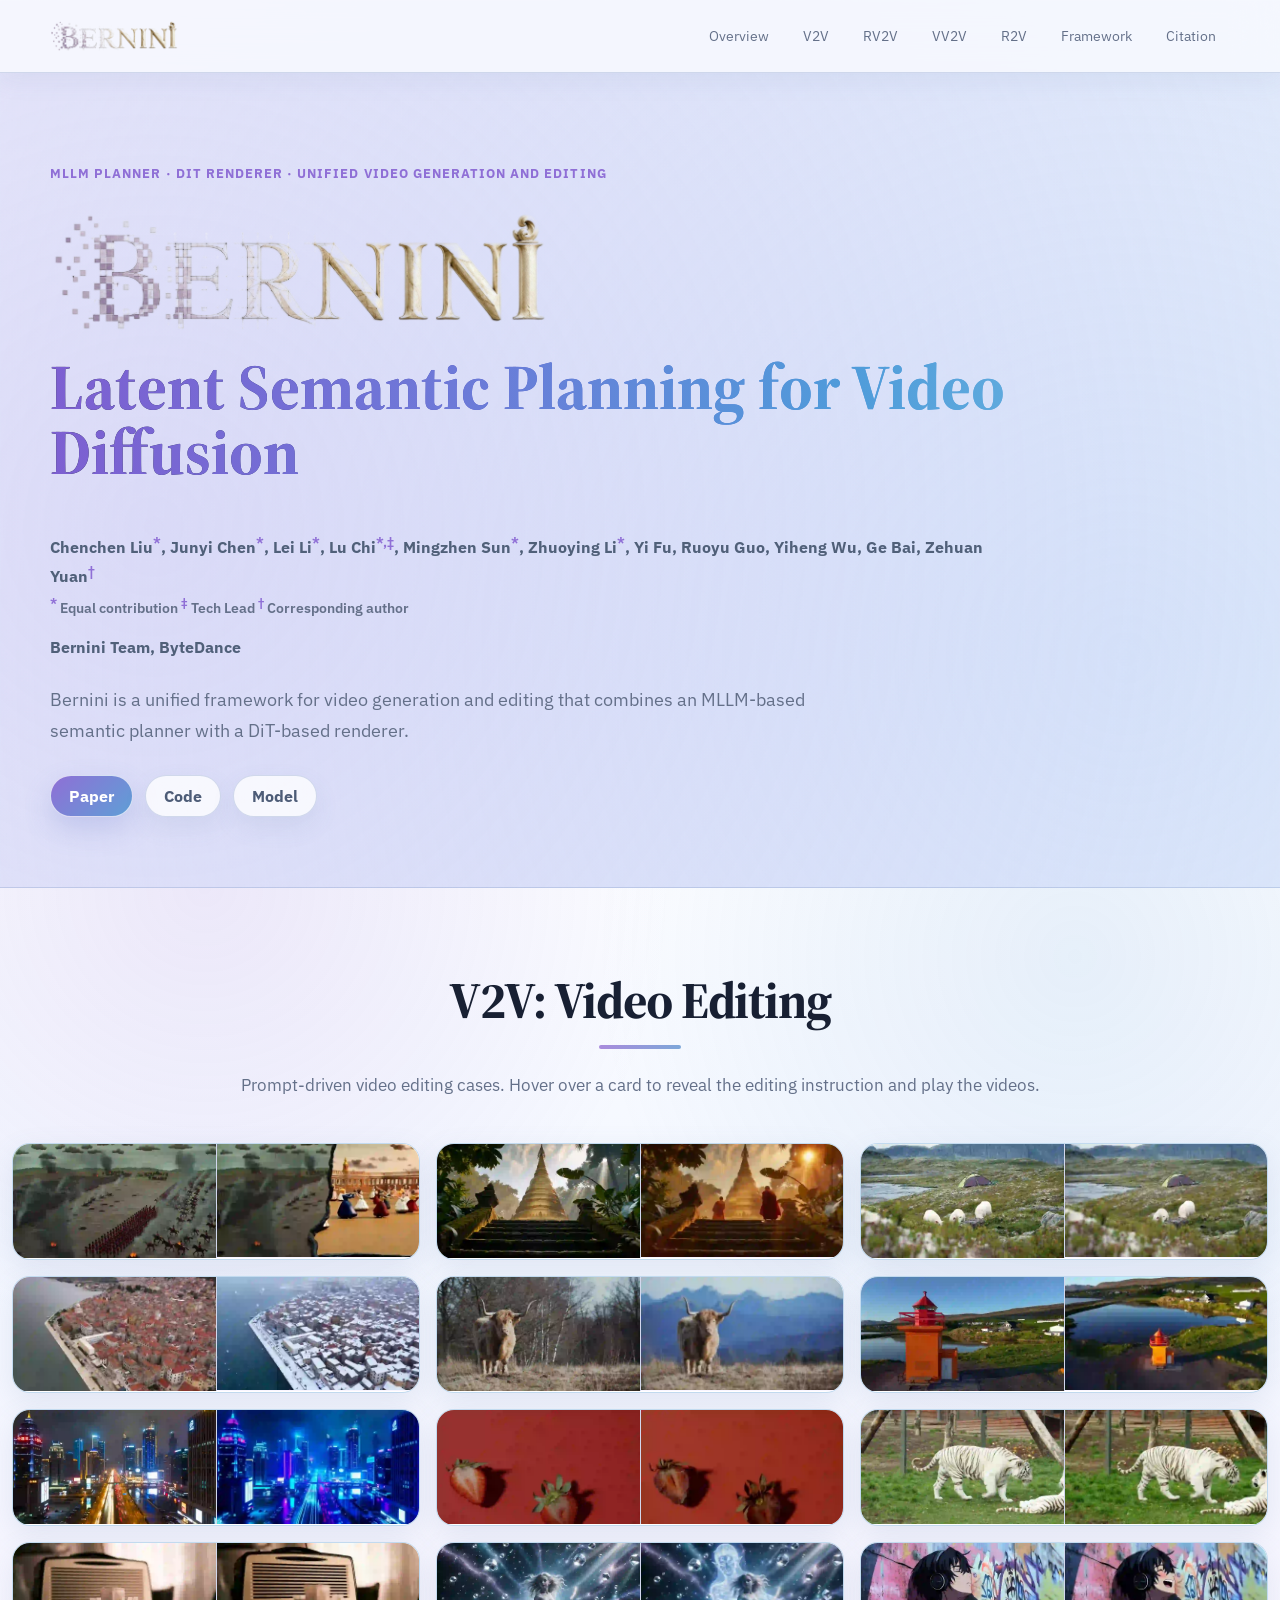
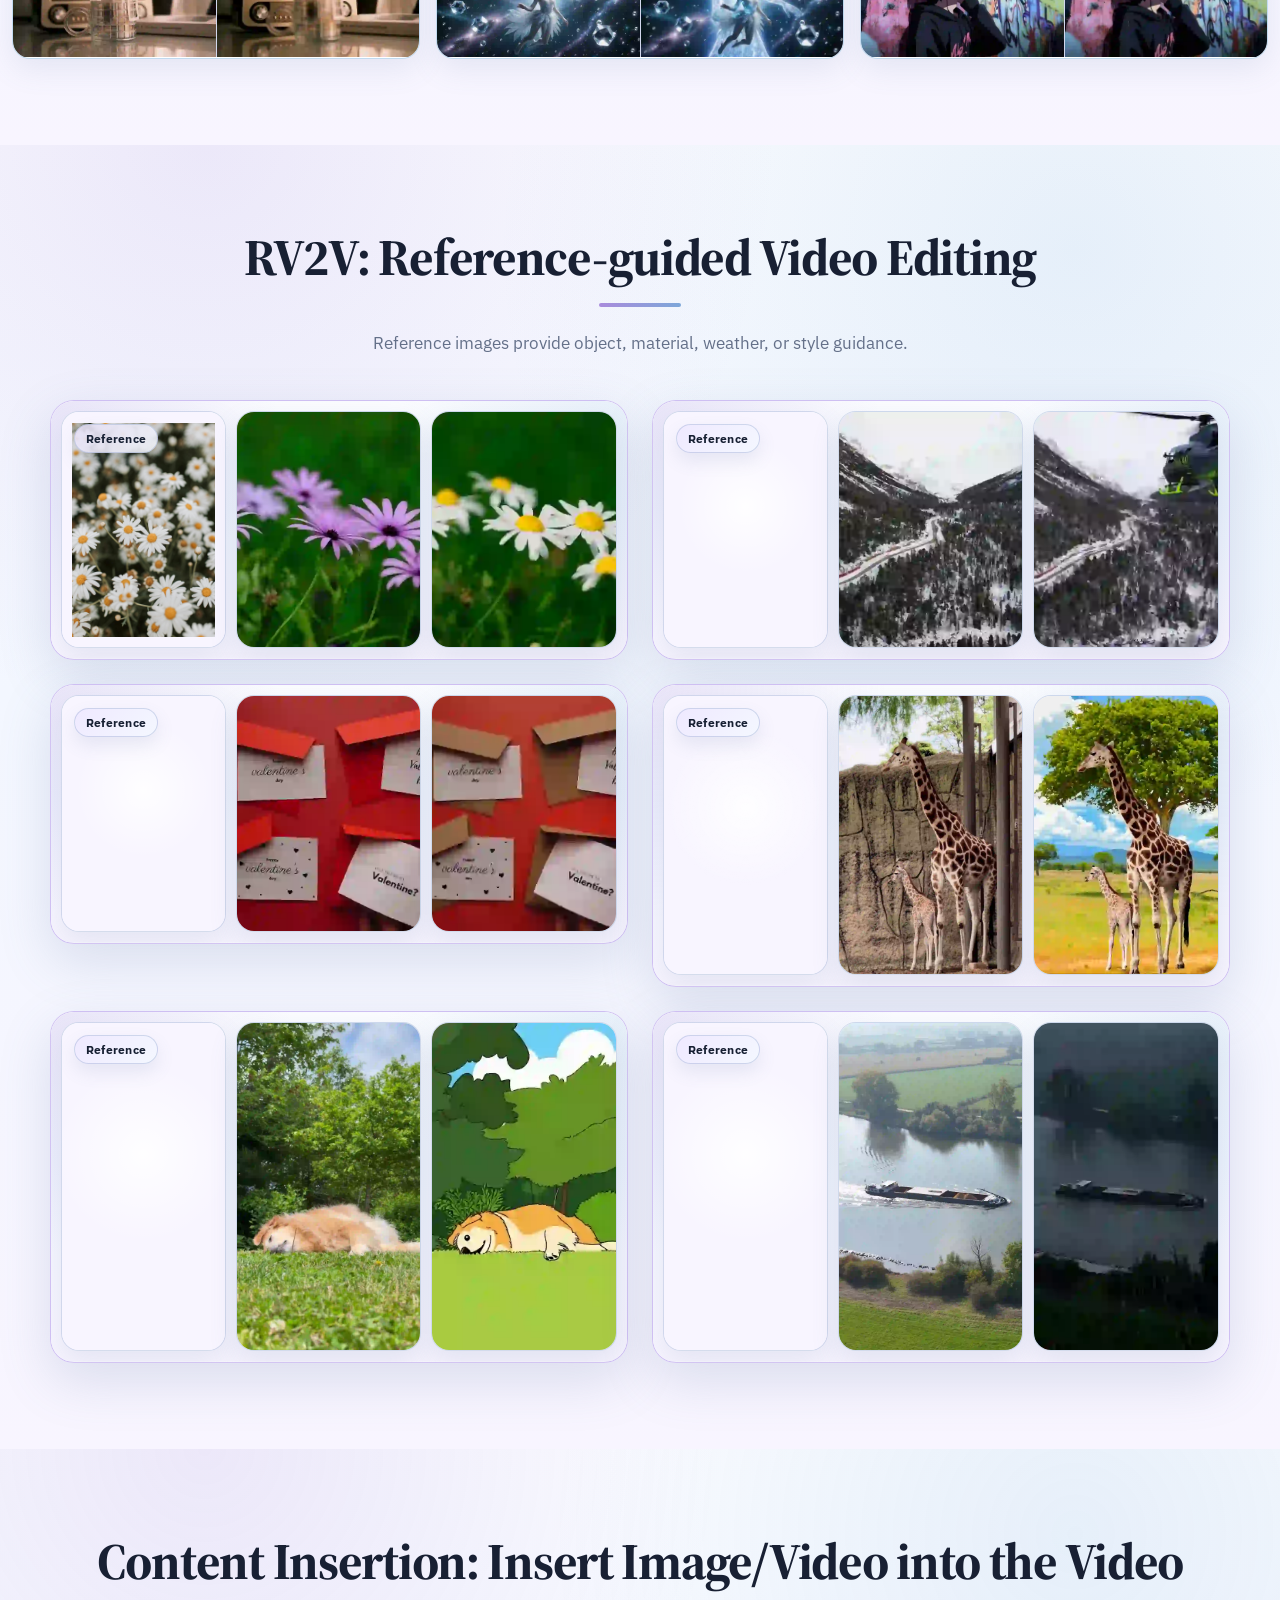
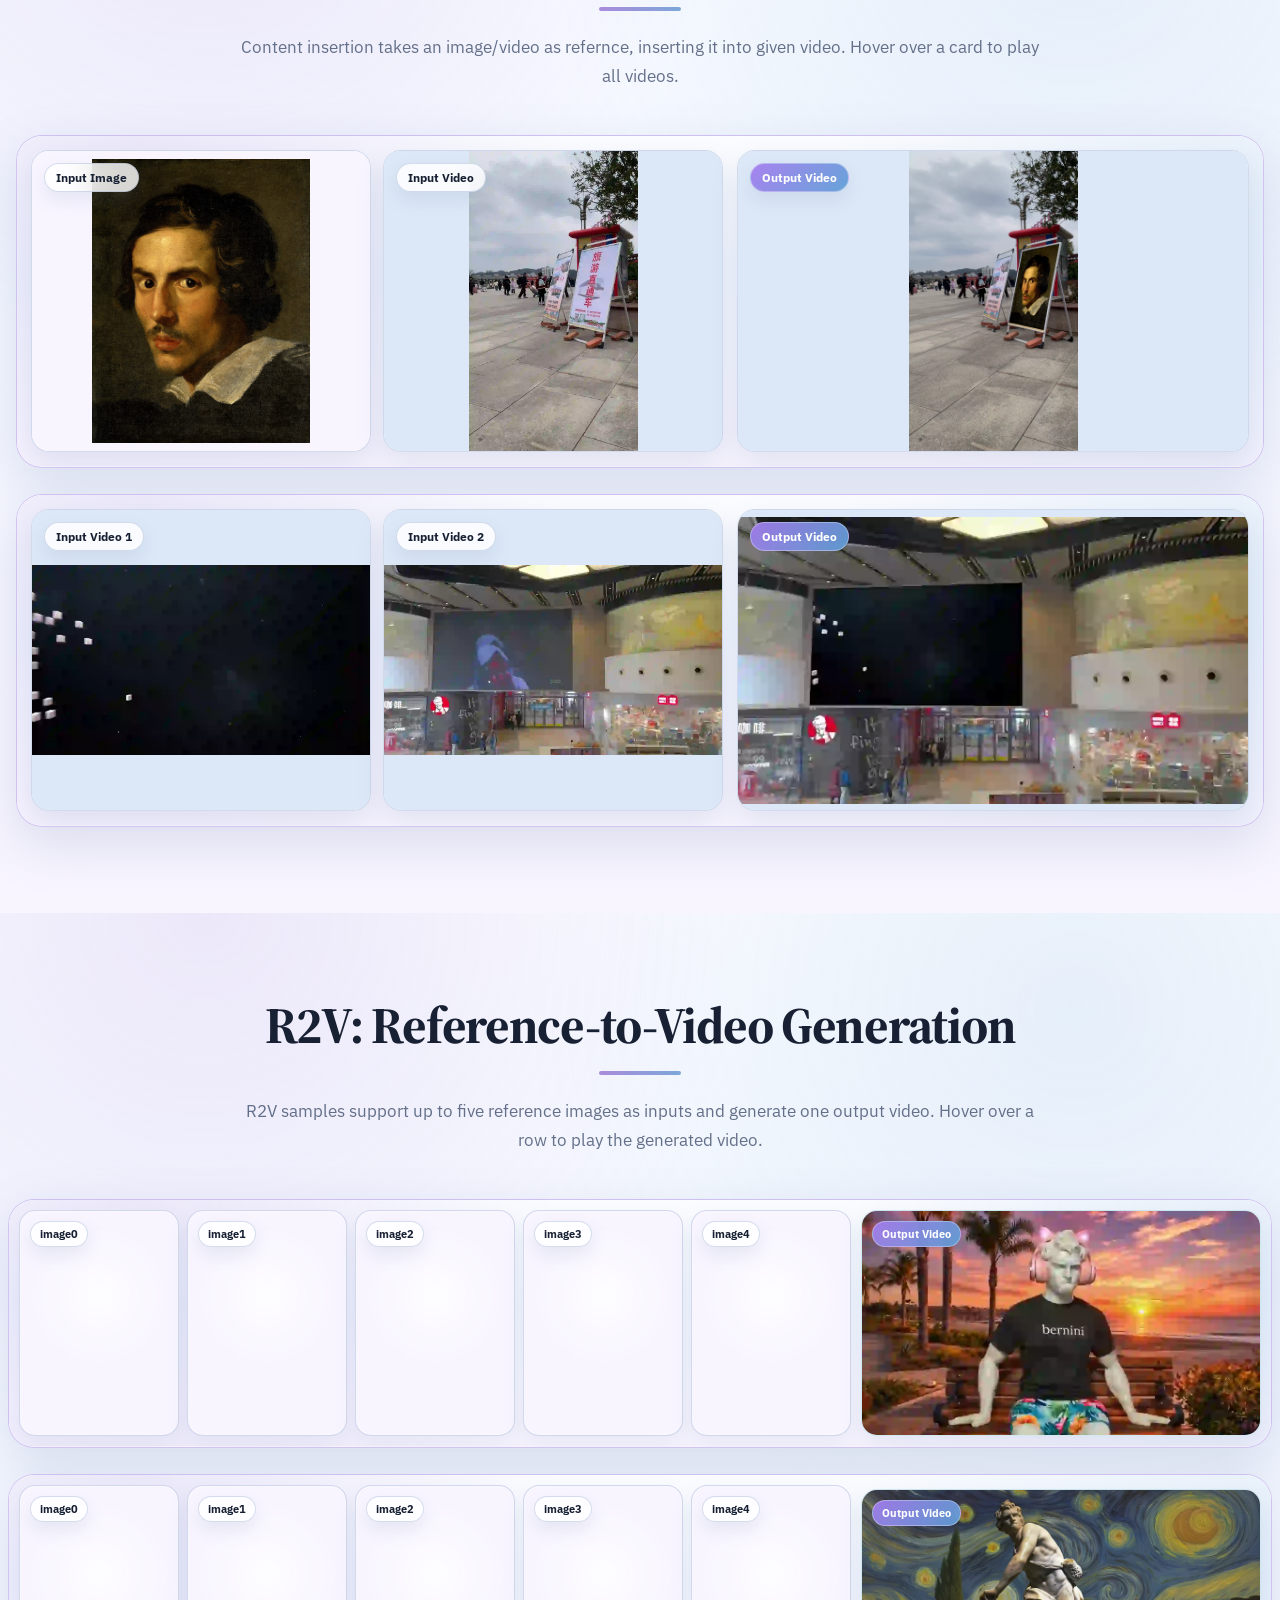
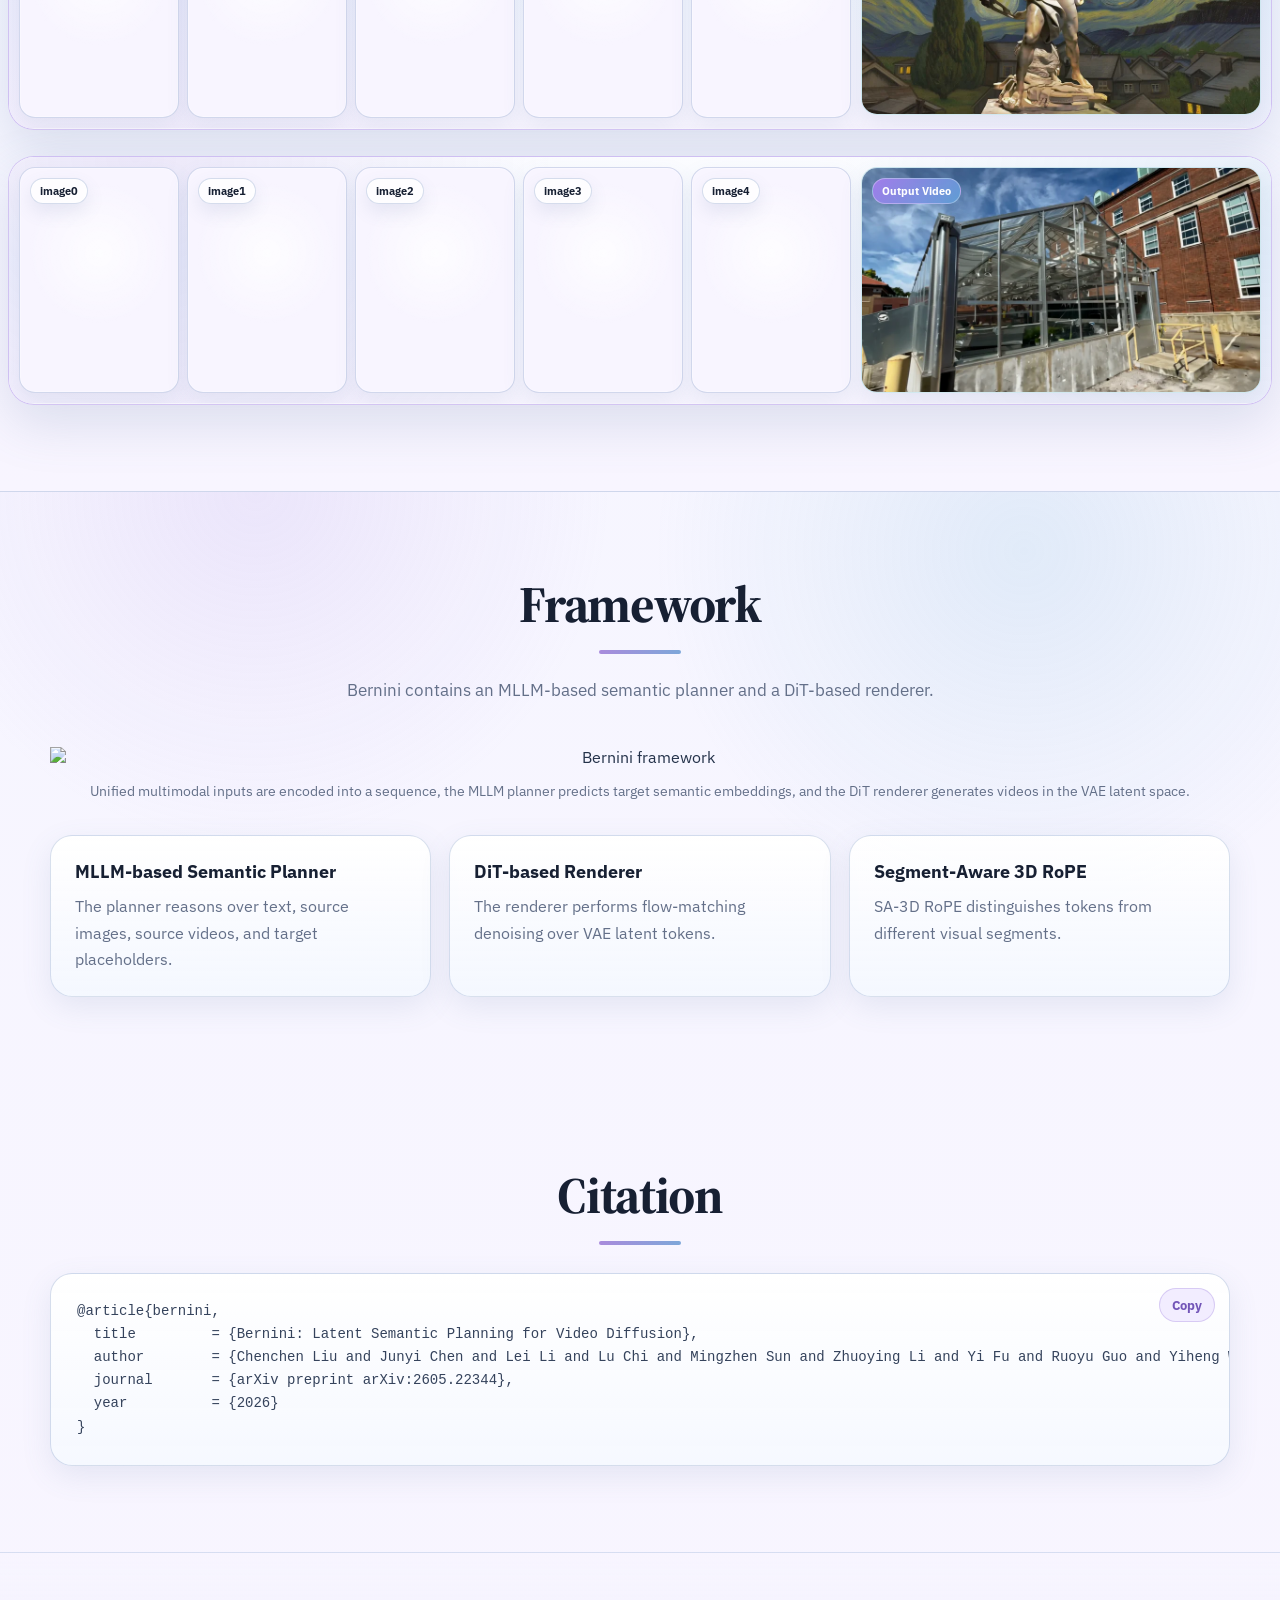
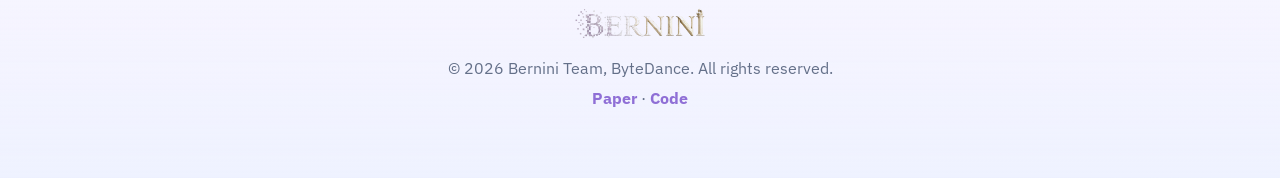
==== commit 09164f54: "Add Google Scholar links to authors - Add Google Scholar link to Lu Chi - Add Google Scholar link to" ====
--- a/index.html
+++ b/index.html
@@ -60,7 +60,7 @@
         <div class="hero-layout">
           <div class="hero-copy">
             <div class="affiliation">
-              <span>Chenchen Liu<sup>*</sup>, Junyi Chen<sup>*</sup>, Lei Li<sup>*</sup>, Lu Chi<sup>*,‡</sup>, Mingzhen Sun<sup>*</sup>, Zhuoying Li<sup>*</sup>, Yi Fu, Ruoyu Guo, Yiheng Wu, Ge Bai, Zehuan Yuan<sup>†</sup></span>
+              <span>Chenchen Liu<sup>*</sup>, Junyi Chen<sup>*</sup>, Lei Li<sup>*</sup>, <a href="https://scholar.google.com/citations?user=yOVHuioAAAAJ&hl=en&oi=sra" target="_blank" rel="noopener noreferrer">Lu Chi<sup>*,‡</sup></a>, Mingzhen Sun<sup>*</sup>, Zhuoying Li<sup>*</sup>, Yi Fu, <a href="https://scholar.google.com/citations?user=qWKmH-sAAAAJ&hl=zh-CN" target="_blank" rel="noopener noreferrer">Ruoyu Guo</a>, Yiheng Wu, Ge Bai, <a href="https://scholar.google.com/citations?user=FqMOHnEAAAAJ&hl=zh-CN" target="_blank" rel="noopener noreferrer">Zehuan Yuan<sup>†</sup></a></span>
               <span class="author-note"><sup>*</sup> Equal contribution  <sup>‡</sup> Tech Lead  <sup>†</sup> Corresponding author </span>
               <p>Bernini Team, ByteDance</p>
             </div>
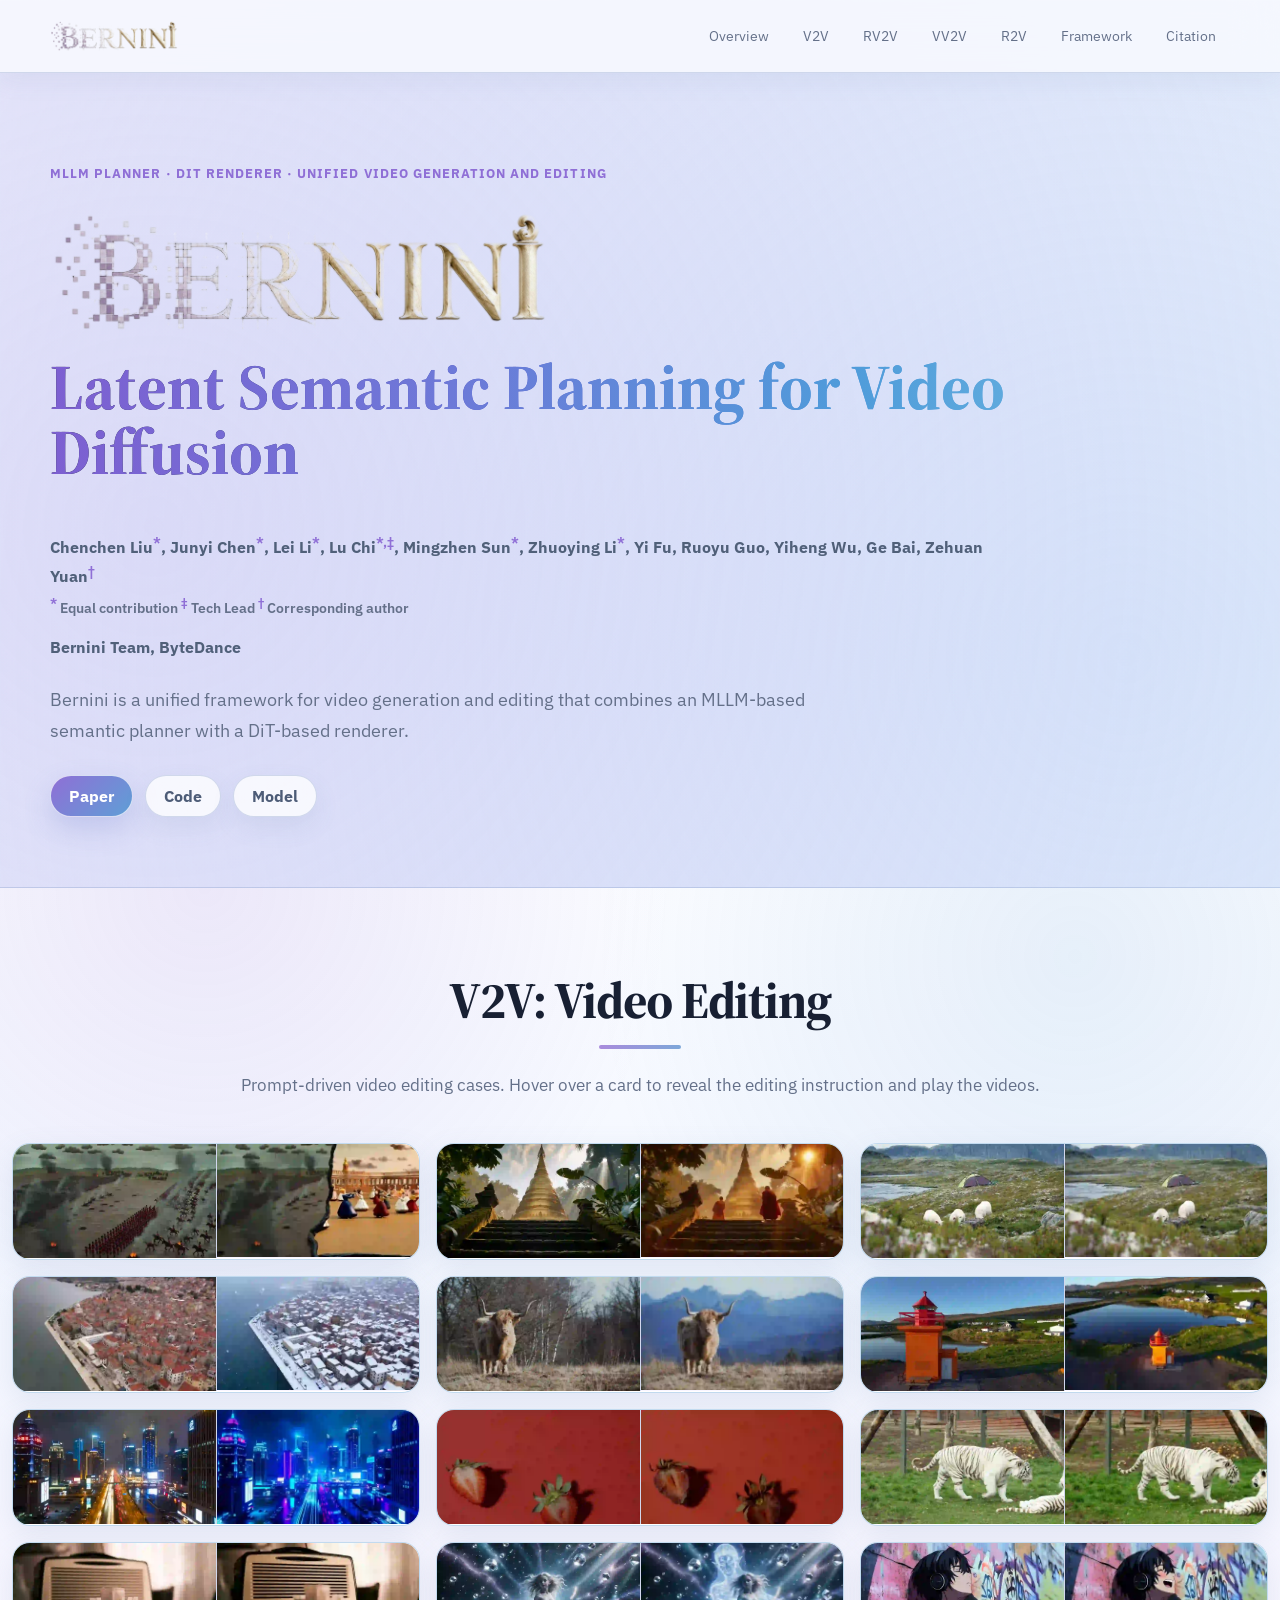
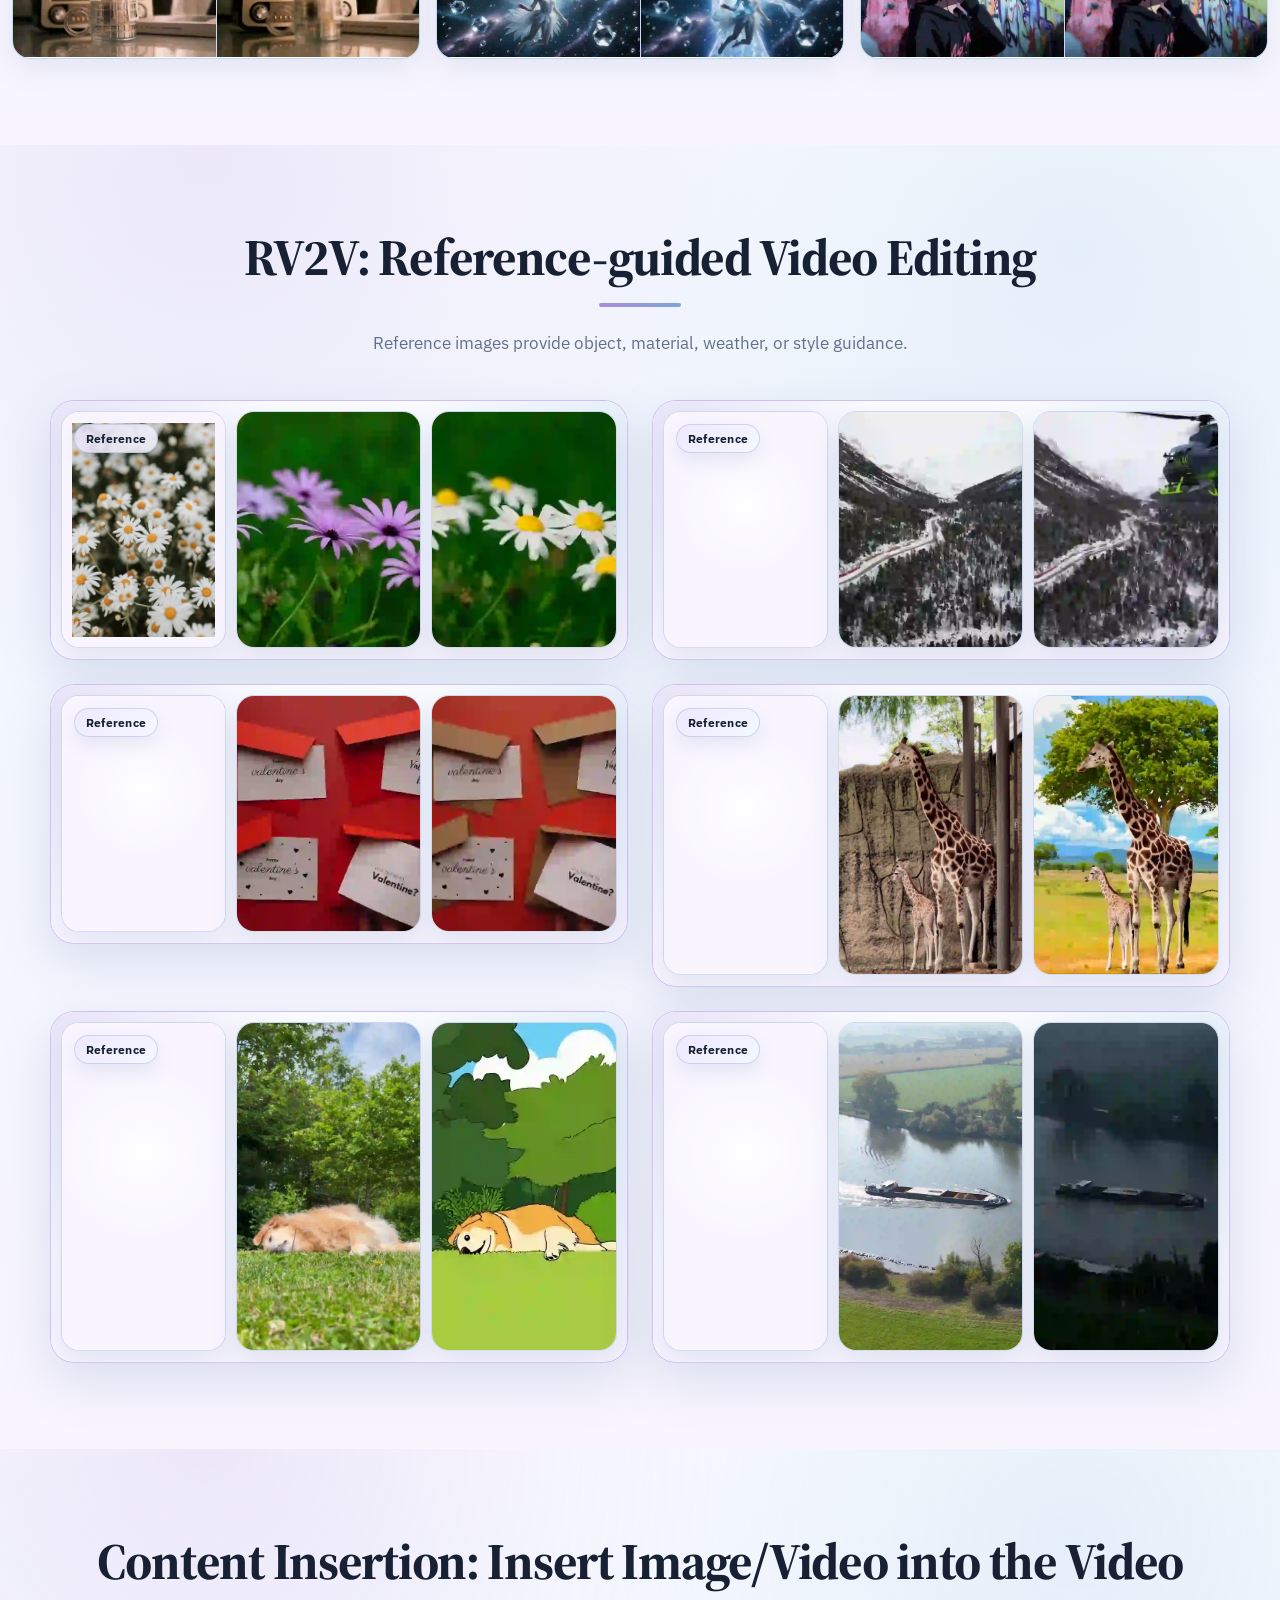
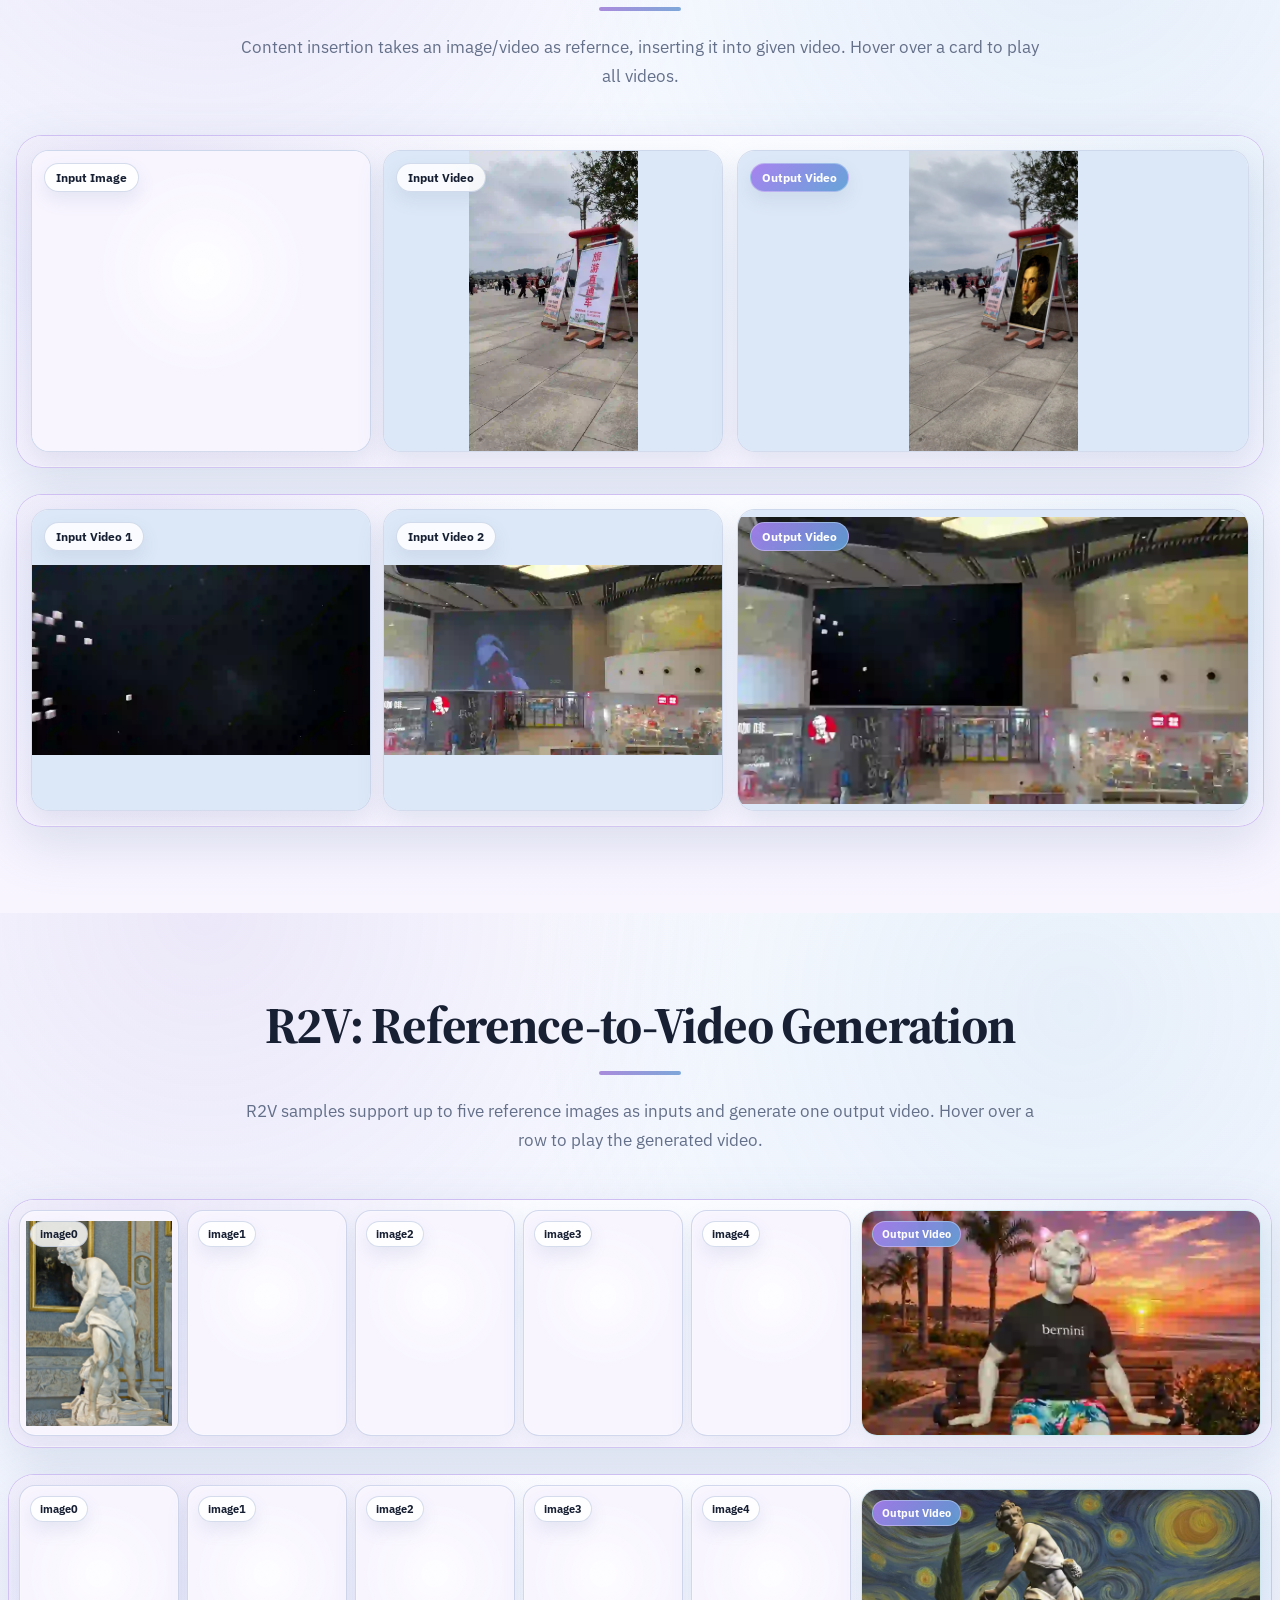
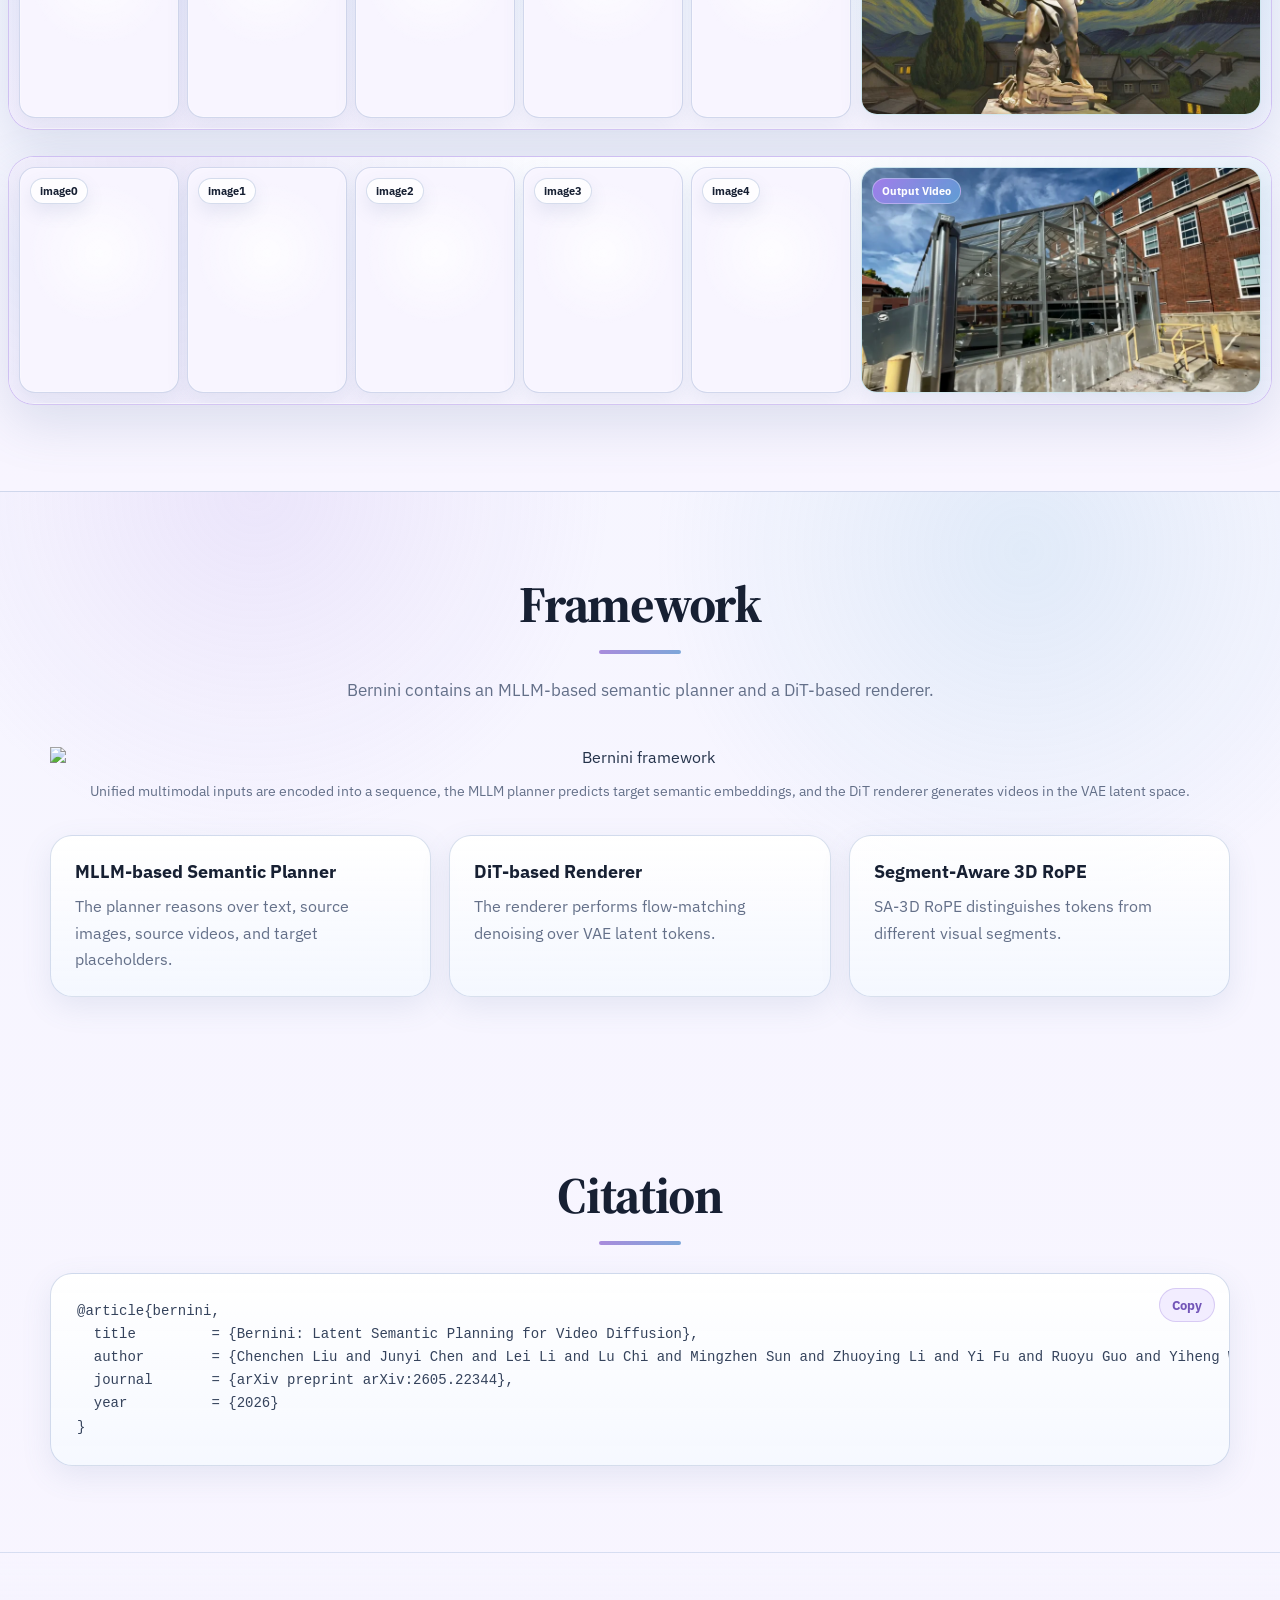
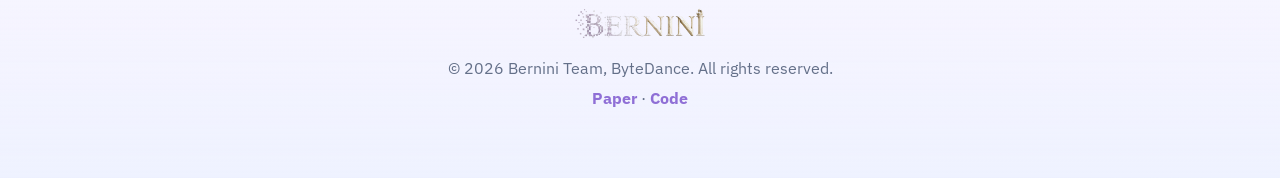
==== commit 3e1fc54c: "Add personal homepage link for Junyi Chen" ====
--- a/index.html
+++ b/index.html
@@ -60,7 +60,7 @@
         <div class="hero-layout">
           <div class="hero-copy">
             <div class="affiliation">
-              <span>Chenchen Liu<sup>*</sup>, Junyi Chen<sup>*</sup>, Lei Li<sup>*</sup>, <a href="https://scholar.google.com/citations?user=yOVHuioAAAAJ&hl=en&oi=sra" target="_blank" rel="noopener noreferrer">Lu Chi<sup>*,‡</sup></a>, Mingzhen Sun<sup>*</sup>, Zhuoying Li<sup>*</sup>, Yi Fu, <a href="https://scholar.google.com/citations?user=qWKmH-sAAAAJ&hl=zh-CN" target="_blank" rel="noopener noreferrer">Ruoyu Guo</a>, Yiheng Wu, Ge Bai, <a href="https://scholar.google.com/citations?user=FqMOHnEAAAAJ&hl=zh-CN" target="_blank" rel="noopener noreferrer">Zehuan Yuan<sup>†</sup></a></span>
+              <span>Chenchen Liu<sup>*</sup>, <a href="https://ssyze.github.io/" target="_blank" rel="noopener noreferrer">Junyi Chen<sup>*</sup></a>, Lei Li<sup>*</sup>, <a href="https://scholar.google.com/citations?user=yOVHuioAAAAJ&hl=en&oi=sra" target="_blank" rel="noopener noreferrer">Lu Chi<sup>*,‡</sup></a>, Mingzhen Sun<sup>*</sup>, Zhuoying Li<sup>*</sup>, Yi Fu, <a href="https://scholar.google.com/citations?user=qWKmH-sAAAAJ&hl=zh-CN" target="_blank" rel="noopener noreferrer">Ruoyu Guo</a>, Yiheng Wu, Ge Bai, <a href="https://scholar.google.com/citations?user=FqMOHnEAAAAJ&hl=zh-CN" target="_blank" rel="noopener noreferrer">Zehuan Yuan<sup>†</sup></a></span>
               <span class="author-note"><sup>*</sup> Equal contribution  <sup>‡</sup> Tech Lead  <sup>†</sup> Corresponding author </span>
               <p>Bernini Team, ByteDance</p>
             </div>
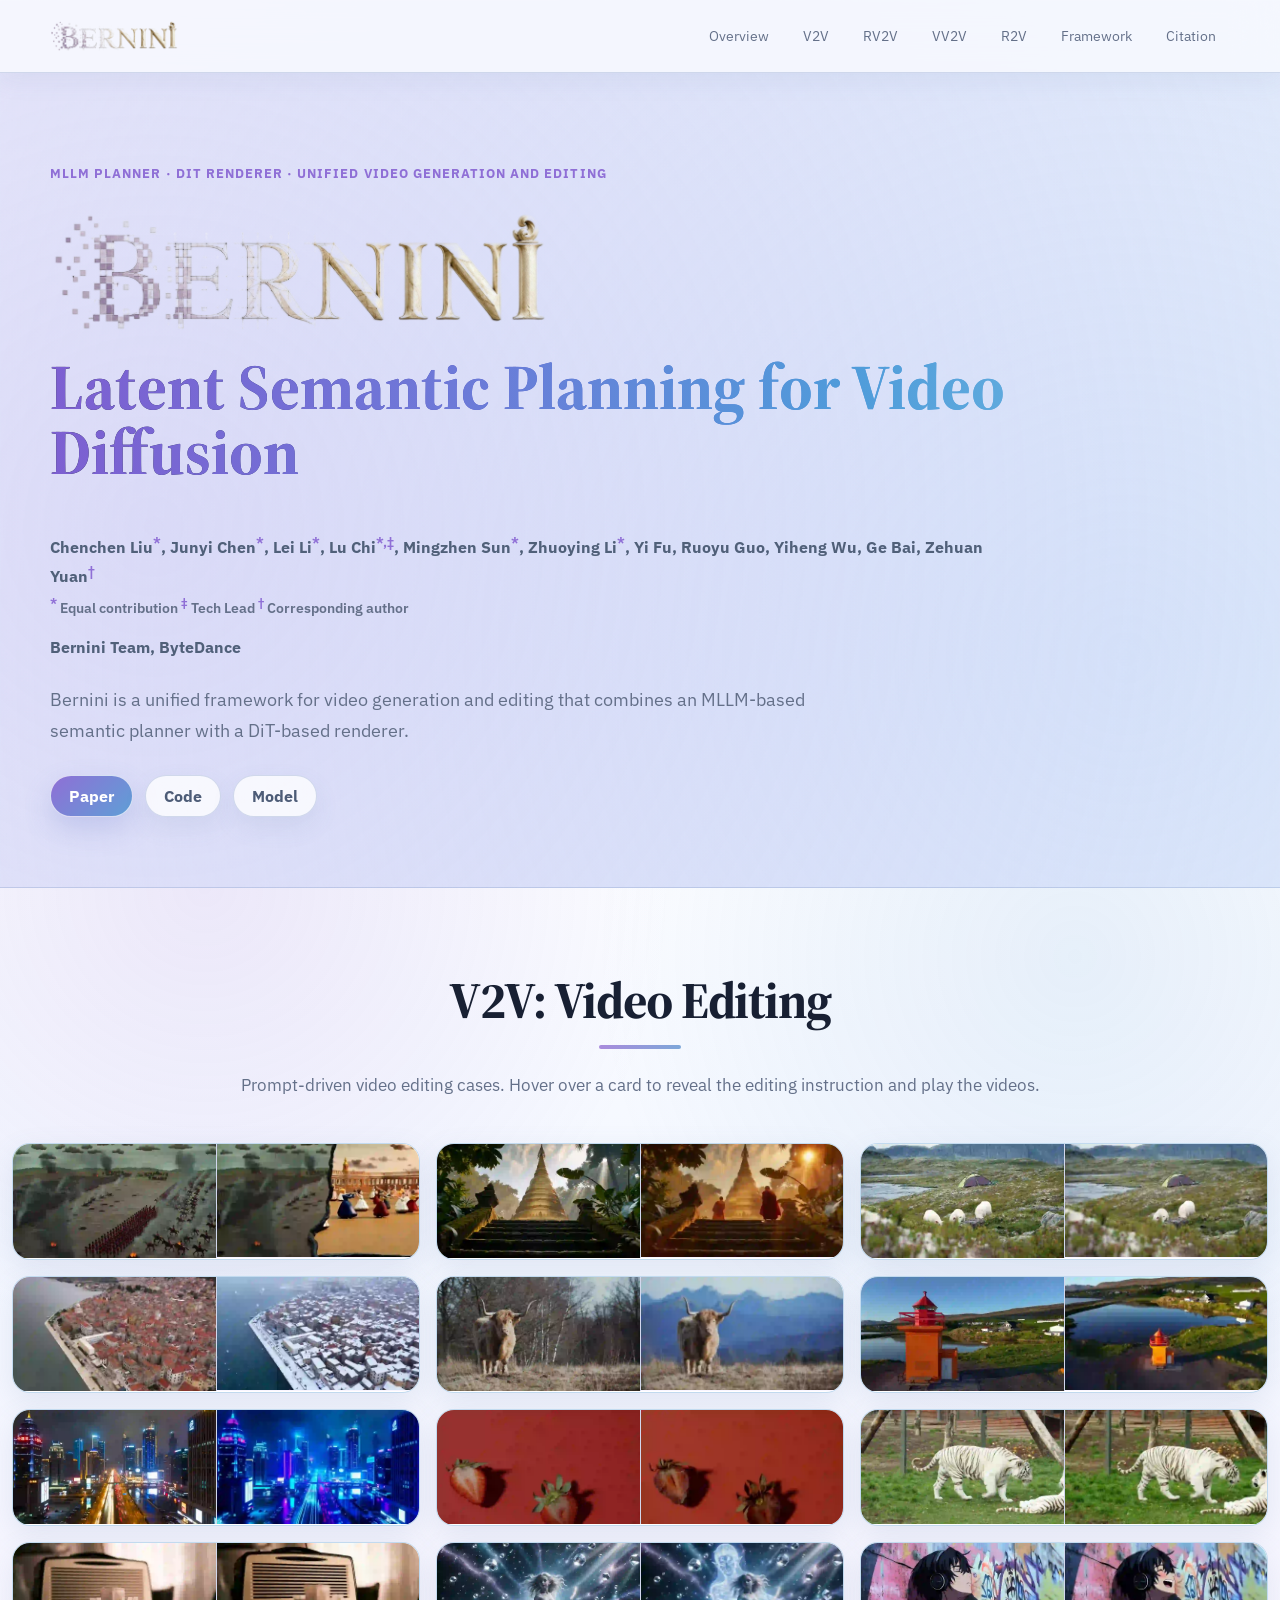
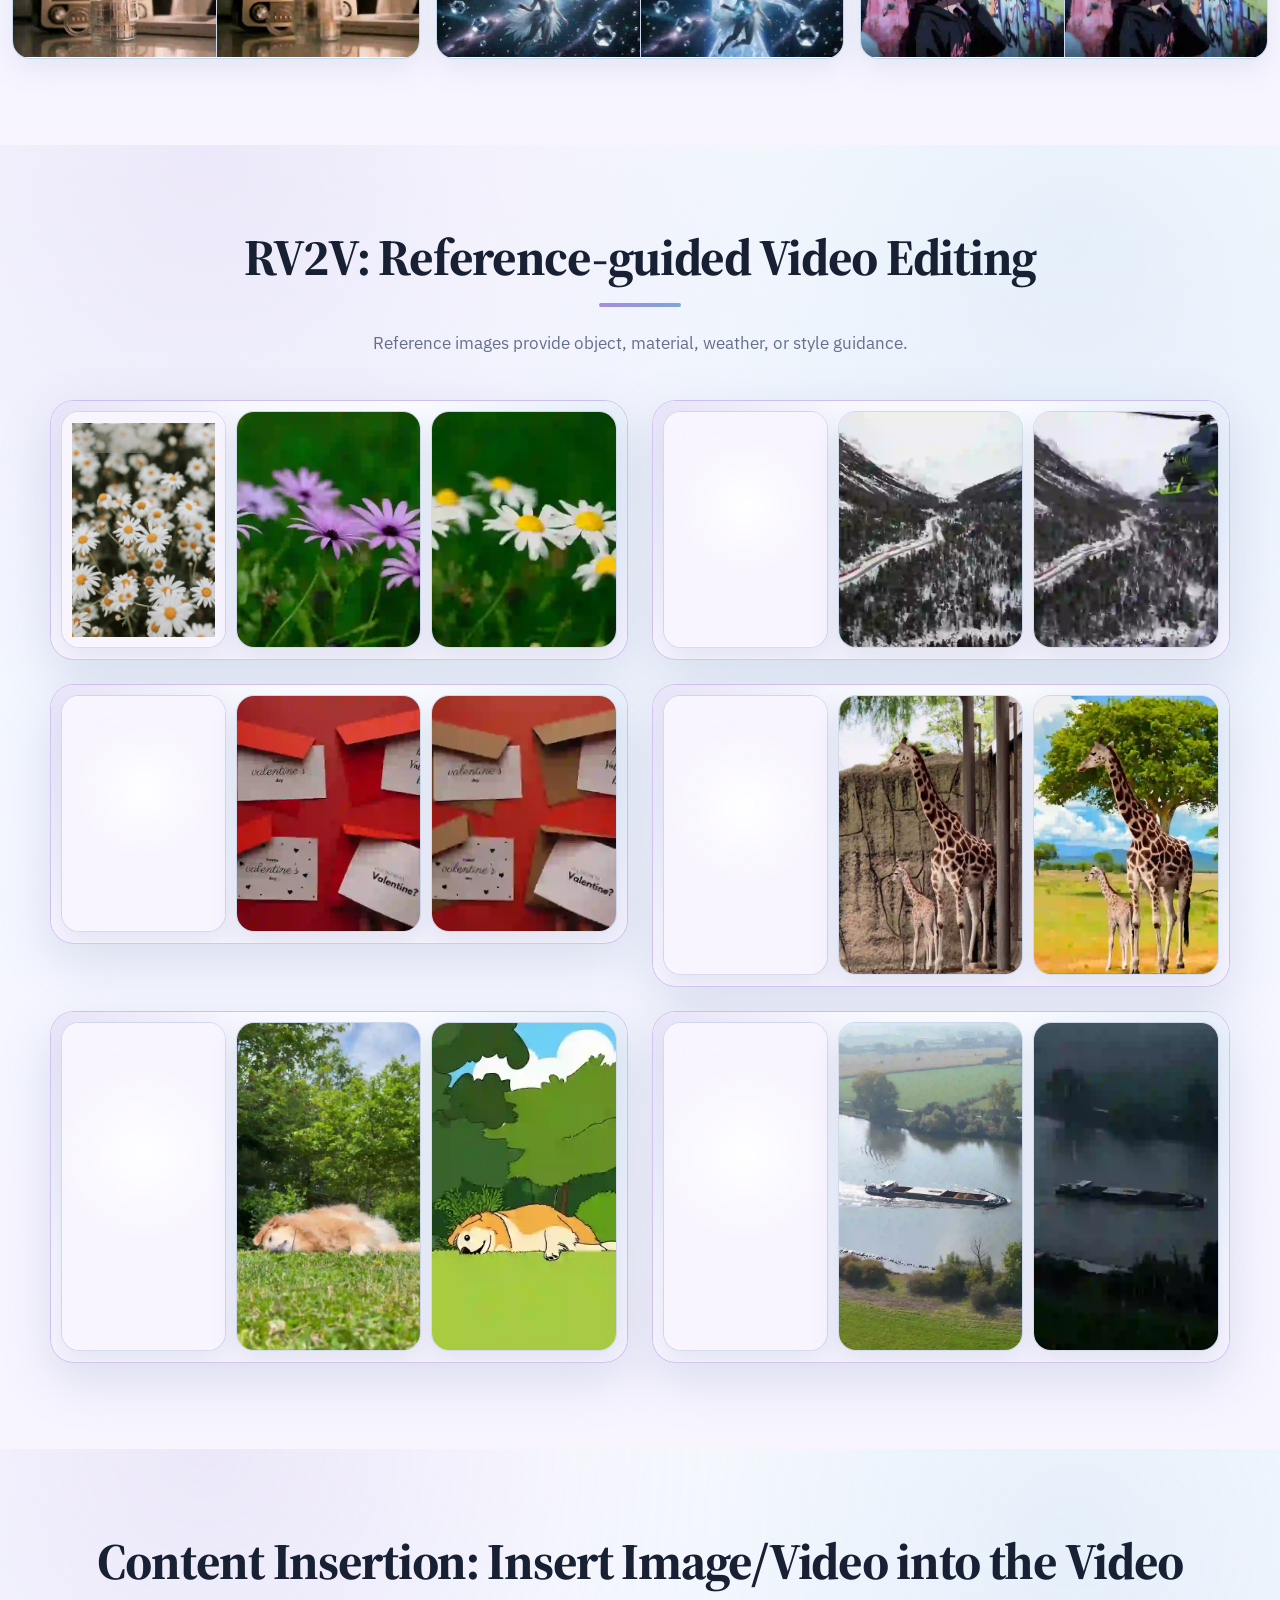
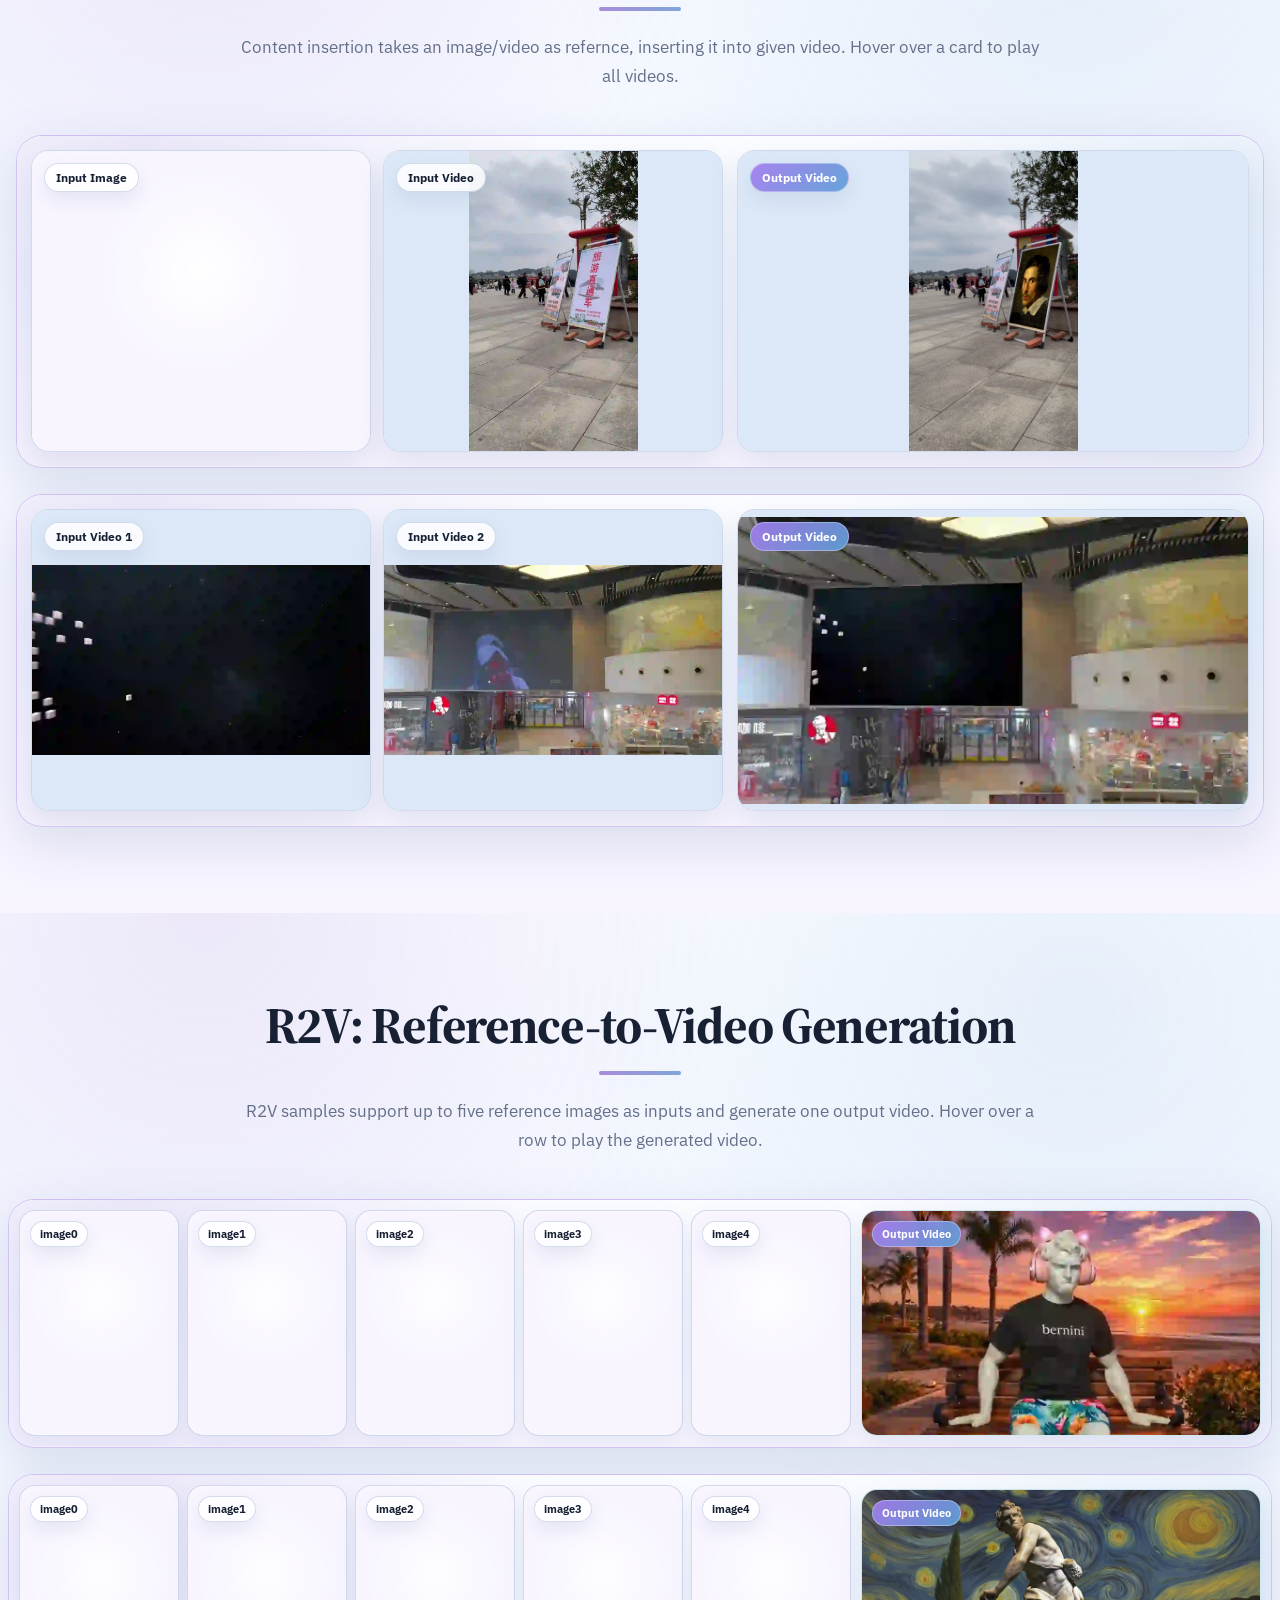
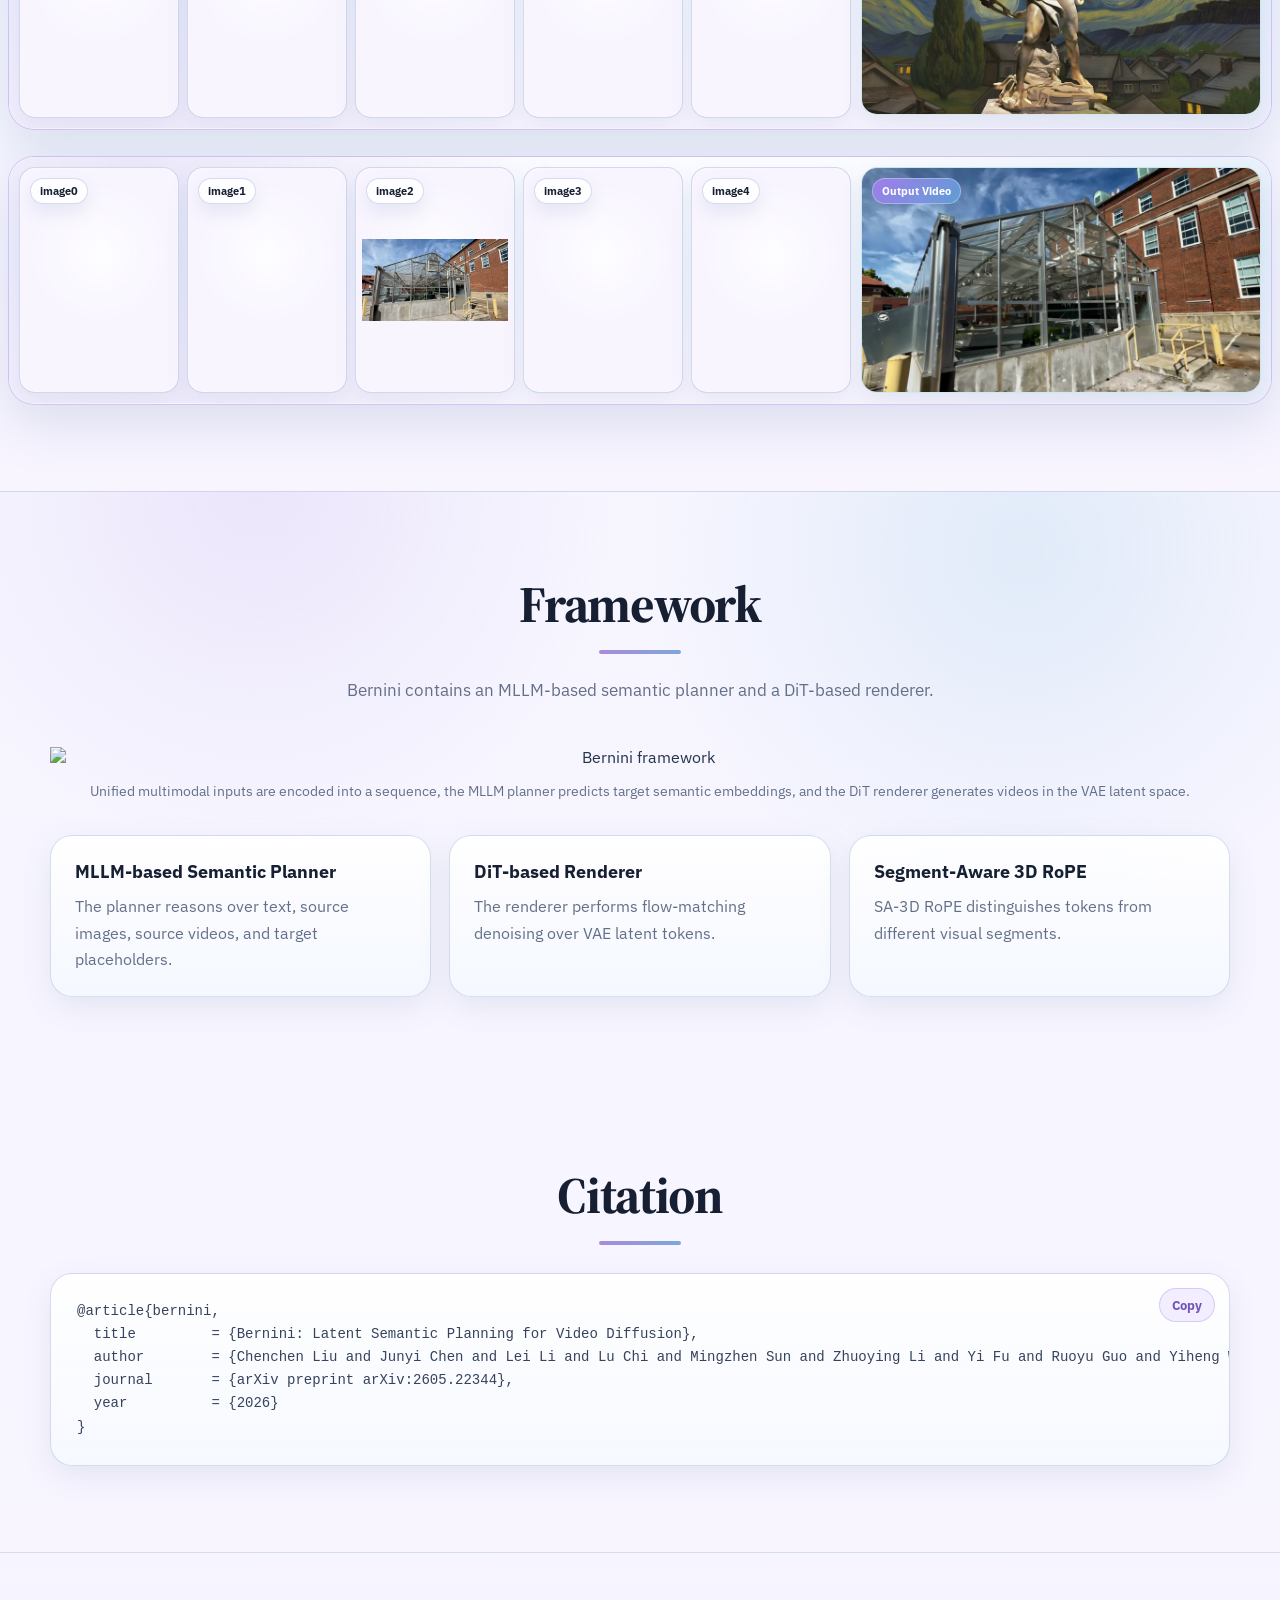
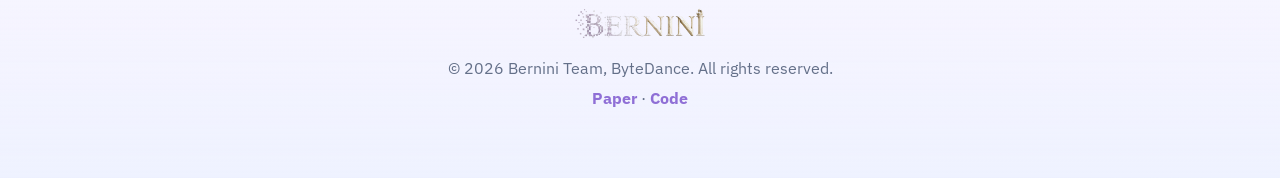
==== commit 537d426e: "Add Google Scholar link for Chenchen Liu" ====
--- a/index.html
+++ b/index.html
@@ -60,7 +60,7 @@
         <div class="hero-layout">
           <div class="hero-copy">
             <div class="affiliation">
-              <span>Chenchen Liu<sup>*</sup>, <a href="https://ssyze.github.io/" target="_blank" rel="noopener noreferrer">Junyi Chen<sup>*</sup></a>, Lei Li<sup>*</sup>, <a href="https://scholar.google.com/citations?user=yOVHuioAAAAJ&hl=en&oi=sra" target="_blank" rel="noopener noreferrer">Lu Chi<sup>*,‡</sup></a>, Mingzhen Sun<sup>*</sup>, Zhuoying Li<sup>*</sup>, Yi Fu, <a href="https://scholar.google.com/citations?user=qWKmH-sAAAAJ&hl=zh-CN" target="_blank" rel="noopener noreferrer">Ruoyu Guo</a>, Yiheng Wu, Ge Bai, <a href="https://scholar.google.com/citations?user=FqMOHnEAAAAJ&hl=zh-CN" target="_blank" rel="noopener noreferrer">Zehuan Yuan<sup>†</sup></a></span>
+              <span><a href="https://scholar.google.es/citations?user=DxLUrBYAAAAJ" target="_blank" rel="noopener noreferrer">Chenchen Liu<sup>*</sup></a>, <a href="https://ssyze.github.io/" target="_blank" rel="noopener noreferrer">Junyi Chen<sup>*</sup></a>, Lei Li<sup>*</sup>, <a href="https://scholar.google.com/citations?user=yOVHuioAAAAJ&hl=en&oi=sra" target="_blank" rel="noopener noreferrer">Lu Chi<sup>*,‡</sup></a>, Mingzhen Sun<sup>*</sup>, Zhuoying Li<sup>*</sup>, Yi Fu, <a href="https://scholar.google.com/citations?user=qWKmH-sAAAAJ&hl=zh-CN" target="_blank" rel="noopener noreferrer">Ruoyu Guo</a>, Yiheng Wu, Ge Bai, <a href="https://scholar.google.com/citations?user=FqMOHnEAAAAJ&hl=zh-CN" target="_blank" rel="noopener noreferrer">Zehuan Yuan<sup>†</sup></a></span>
               <span class="author-note"><sup>*</sup> Equal contribution  <sup>‡</sup> Tech Lead  <sup>†</sup> Corresponding author </span>
               <p>Bernini Team, ByteDance</p>
             </div>
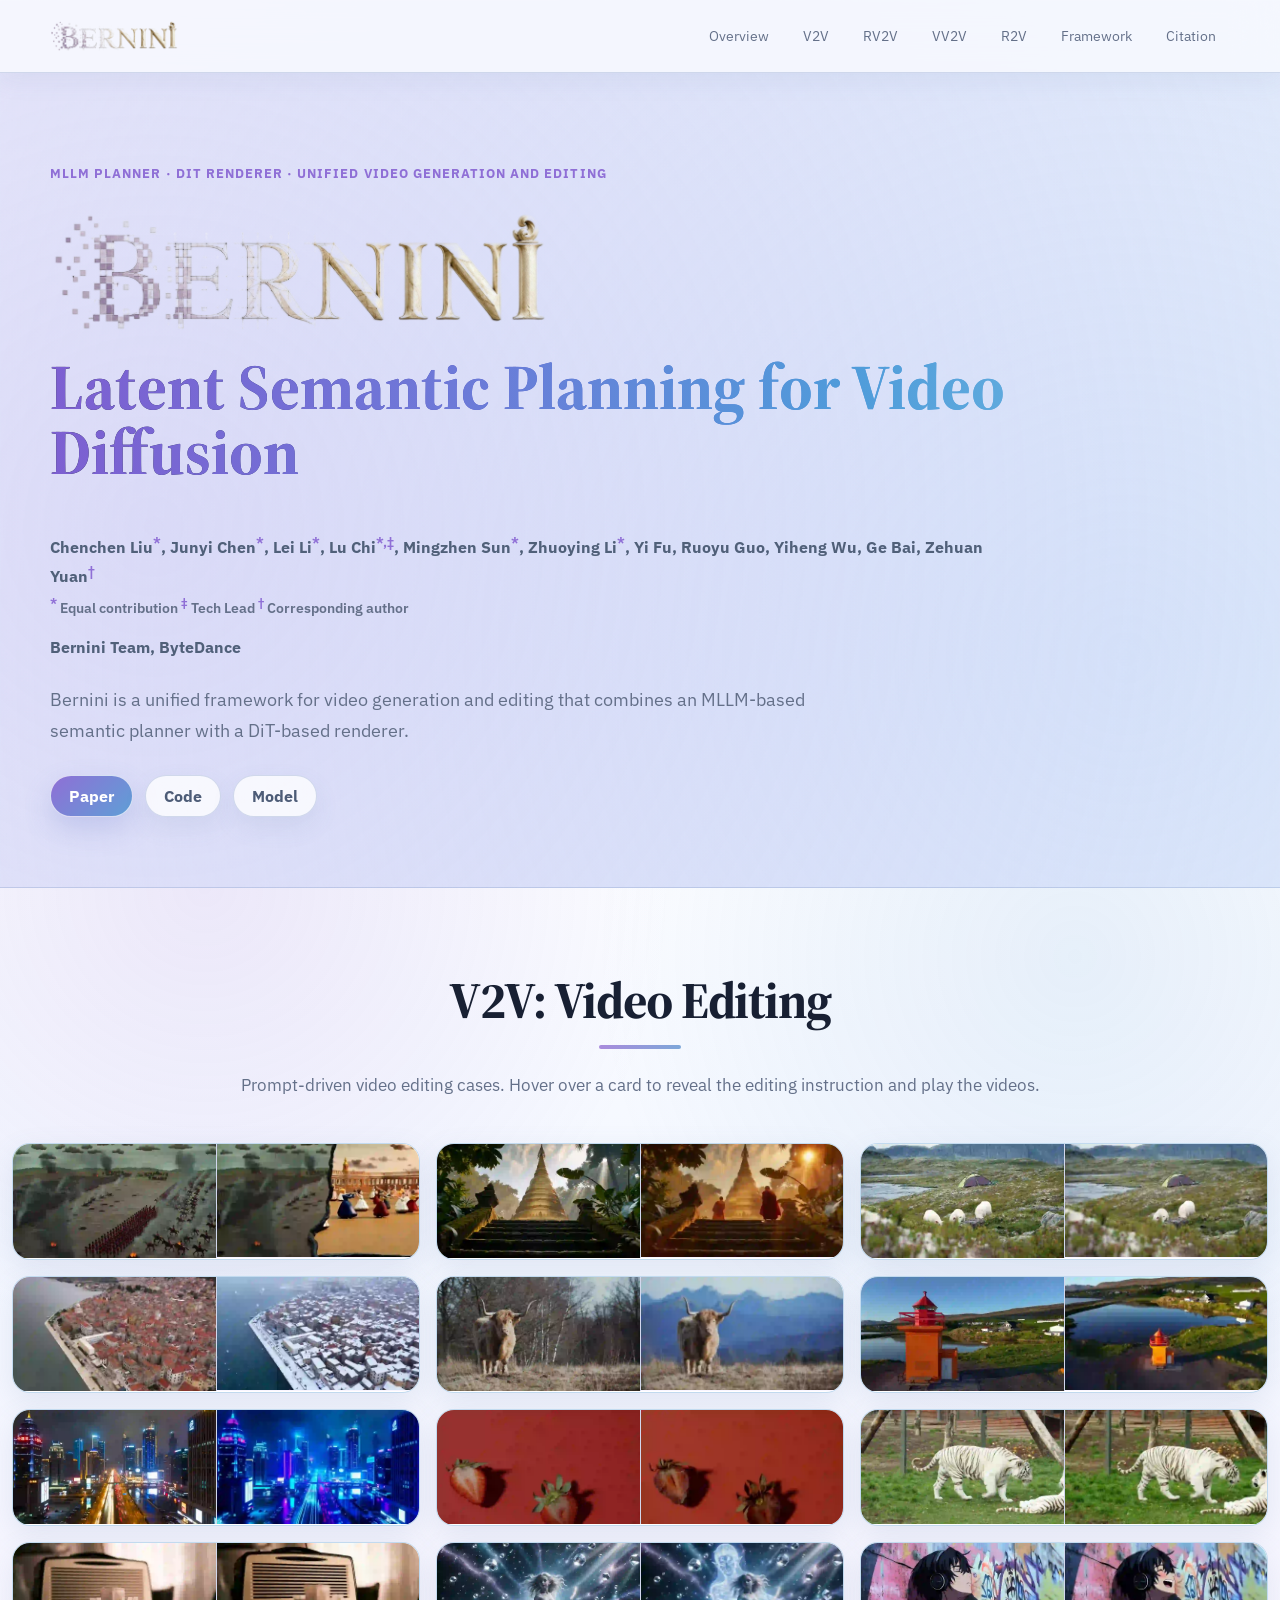
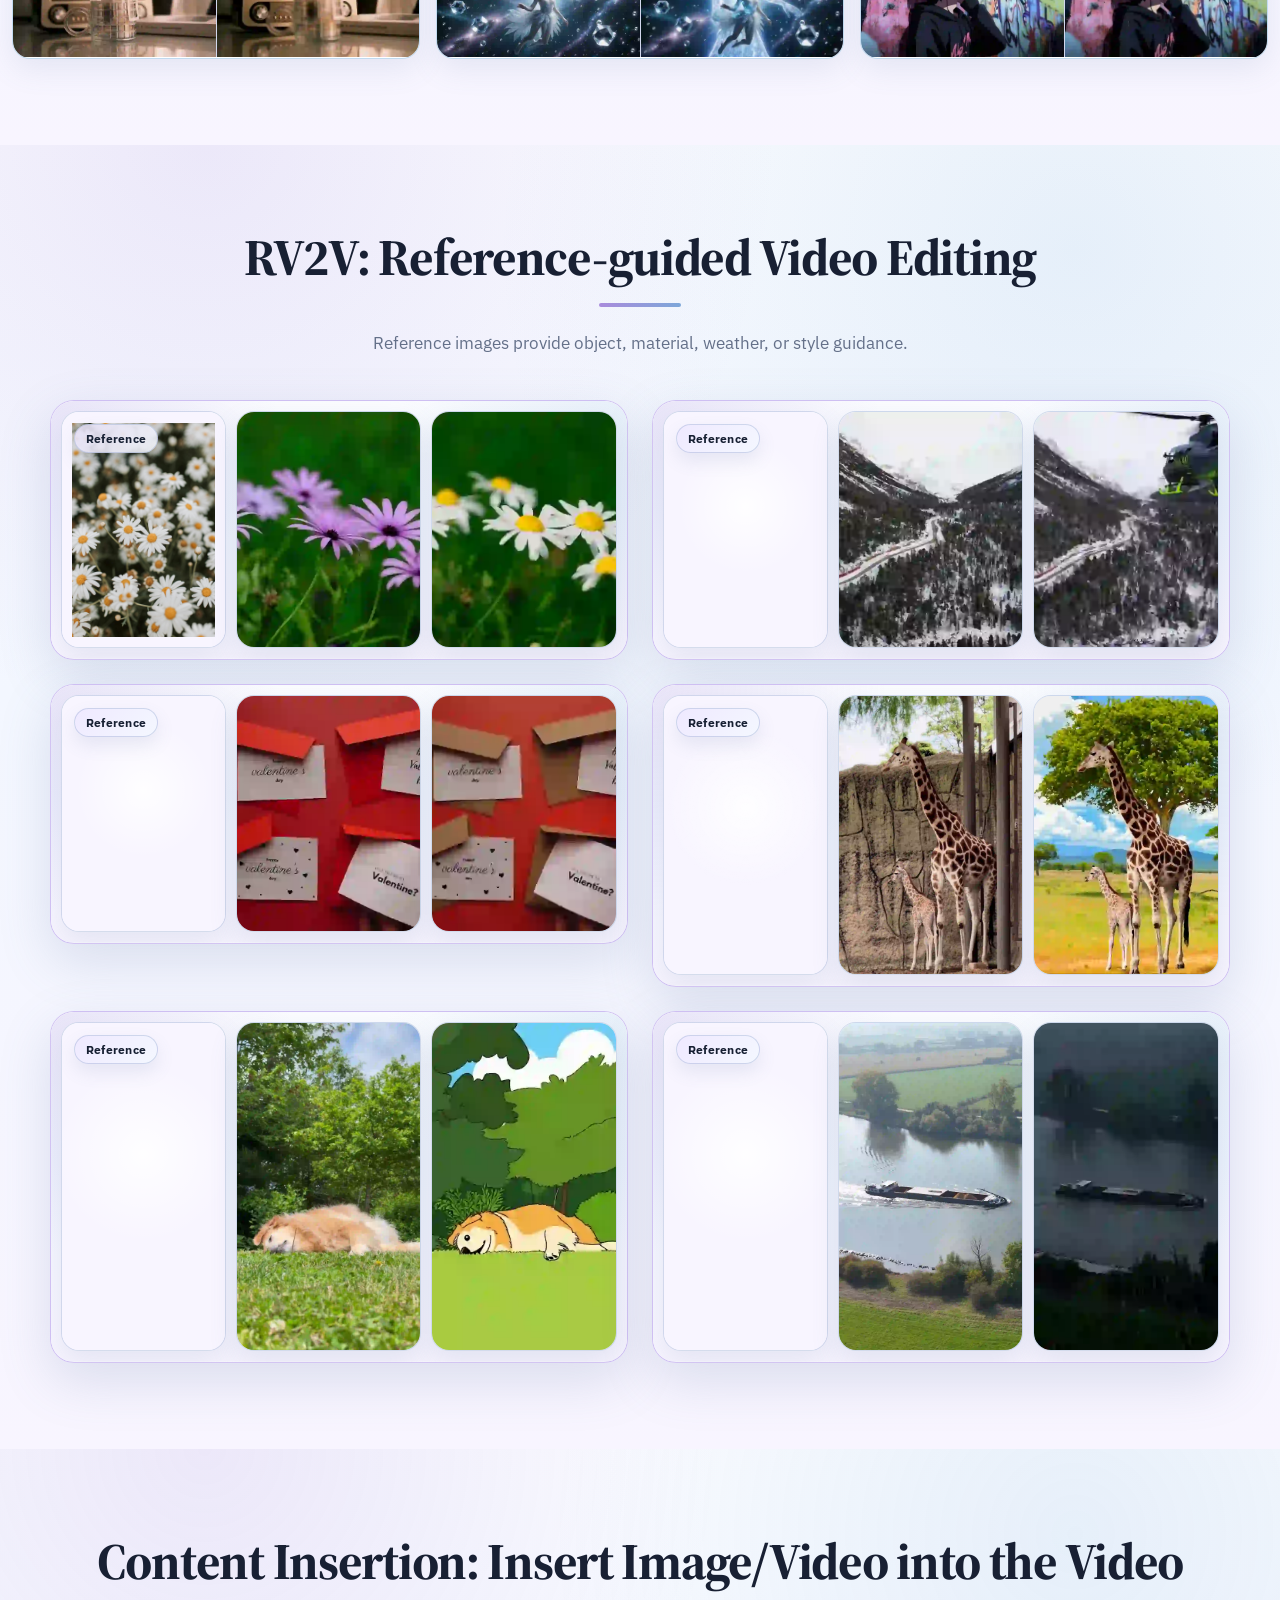
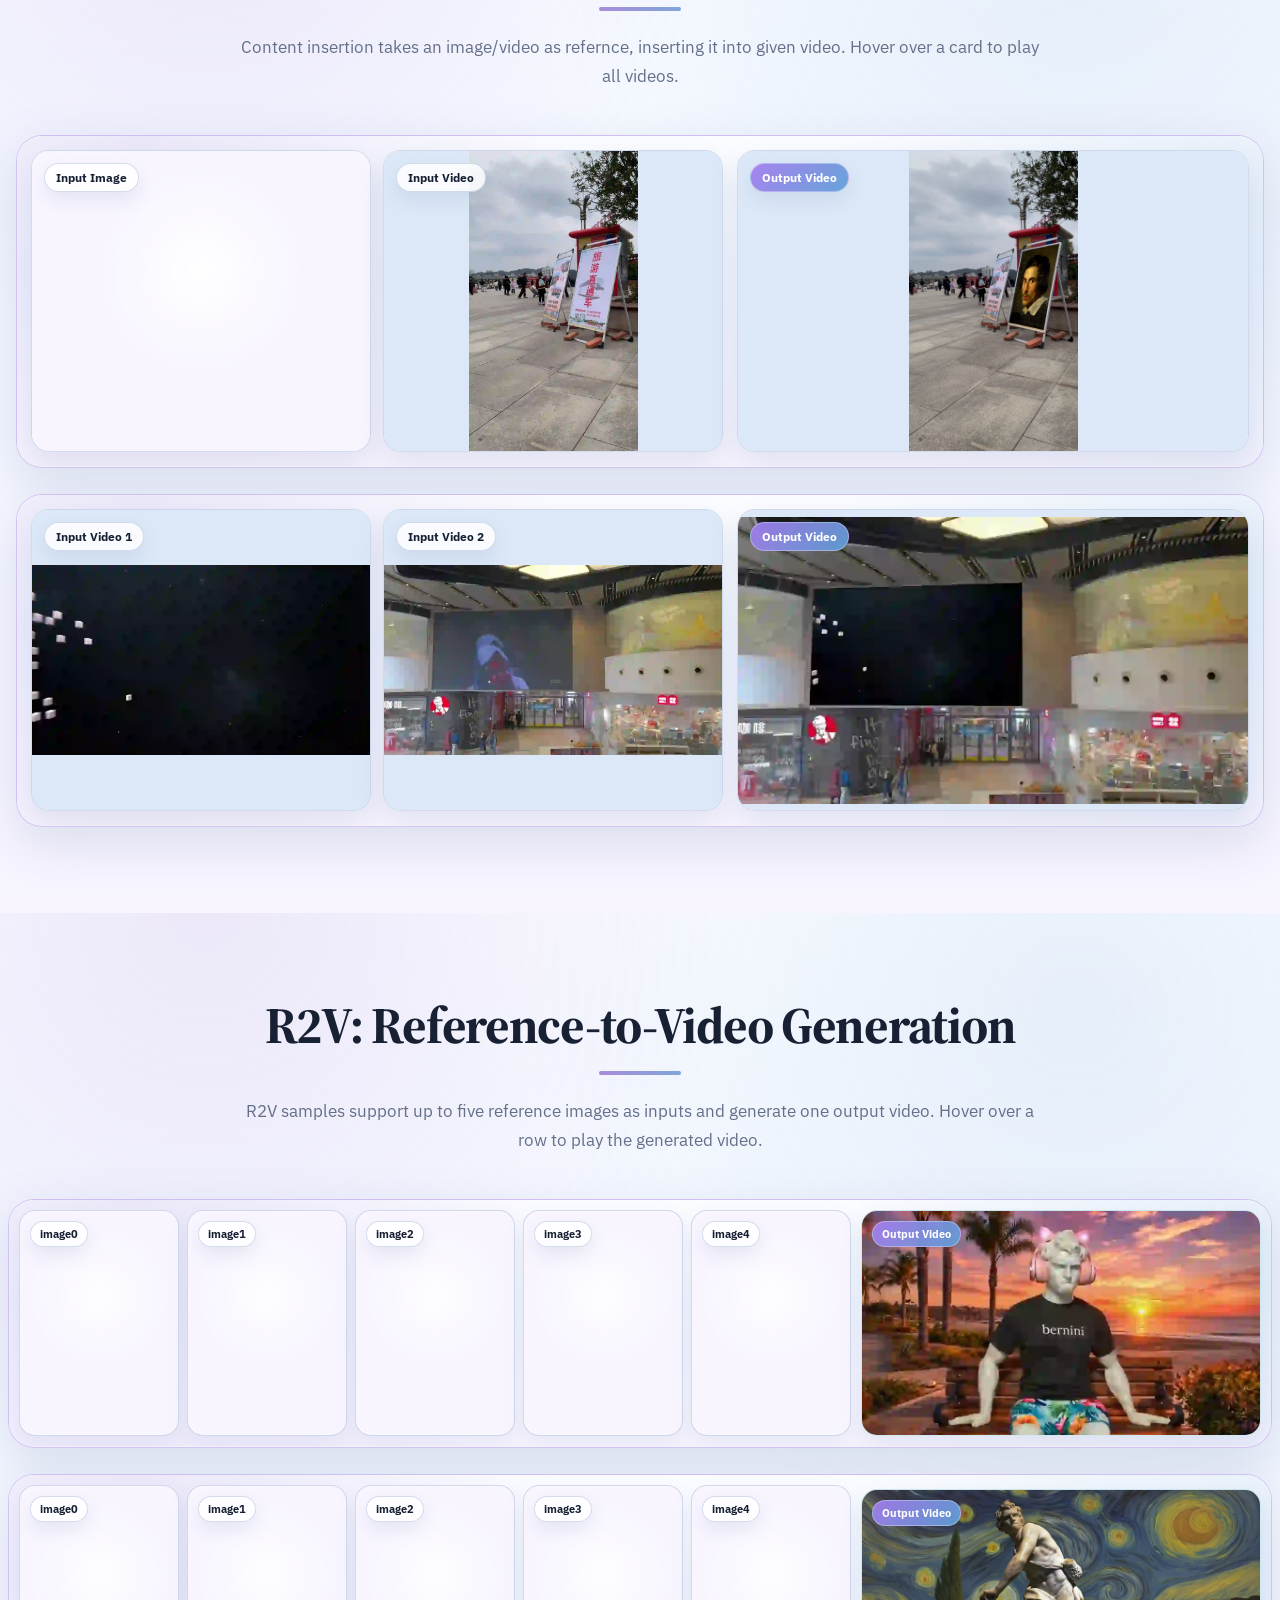
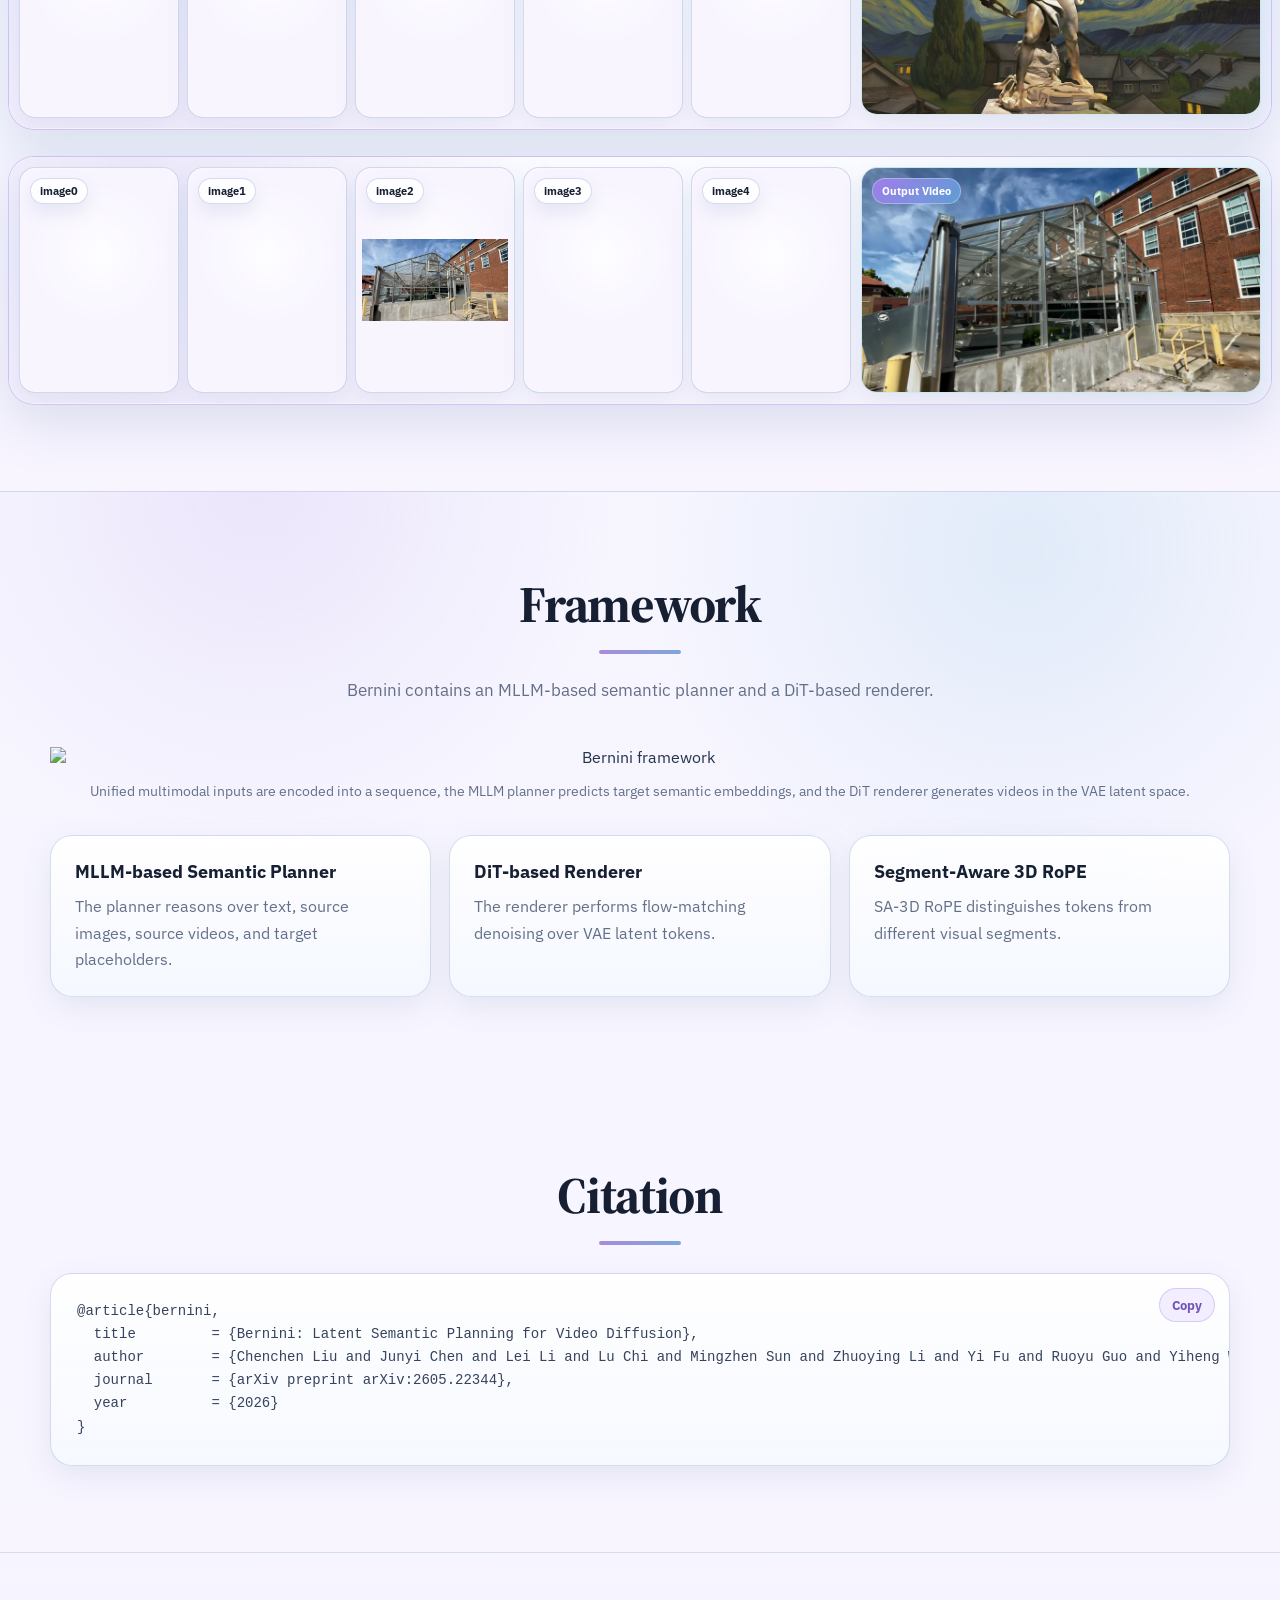
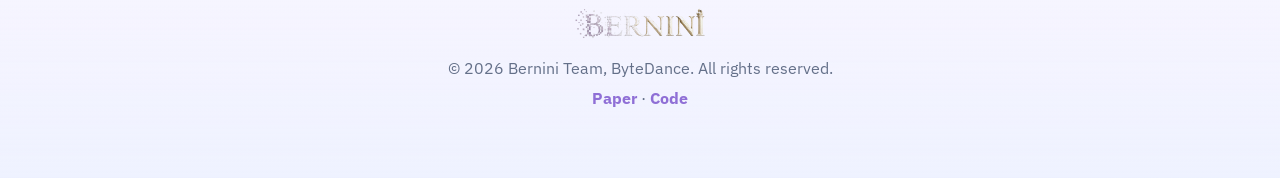
==== commit 3308ad0f: "Fix prompt err. in index html" ====
--- a/index.html
+++ b/index.html
@@ -194,7 +194,7 @@
       { title: "Change the character's expression to a happy laugh.", editType: "Expression Change", type: "v2v", output: true, sourceTitle: "expression" },
 
       { title: "Replace the purple flowers in the video with the white daisies from the reference image, featuring crisp white petals and prominent, textured yellow centers.", editType: "Object Replacement", type: "rv2v", imgExt: "jpg", output: true, sourceTitle: "11" },
-      { title: "Add the specific cat toy from the reference image—a fluffy, light beige, elongated plush toy with colorful braided ribbons at one end—onto the white floor directly in front of the brown cardboard couch, near the tabby cat's dangling front paw.", editType: "Object Addition", type: "rv2v", imgExt: "jpg", output: true, sourceTitle: "add" },
+      { title: "Add a helicopter in the sky based on the reference image.", editType: "Object Addition", type: "rv2v", imgExt: "jpg", output: true, sourceTitle: "add" },
       { title: "Replace the envelope in the video with the material of the envelope in the image.", editType: "Material Change", type: "rv2v", imgExt: "jpg", output: true, sourceTitle: "material" },
       { title: "Change the background according to the reference image.", editType: "Background Change", type: "rv2v", imgExt: "jpg", output: true, sourceTitle: "background" },
       { title: "Change the video style to the style shown in the reference image", editType: "Style Transfer", type: "rv2v", imgExt: "jpg", output: true, sourceTitle: "style" },
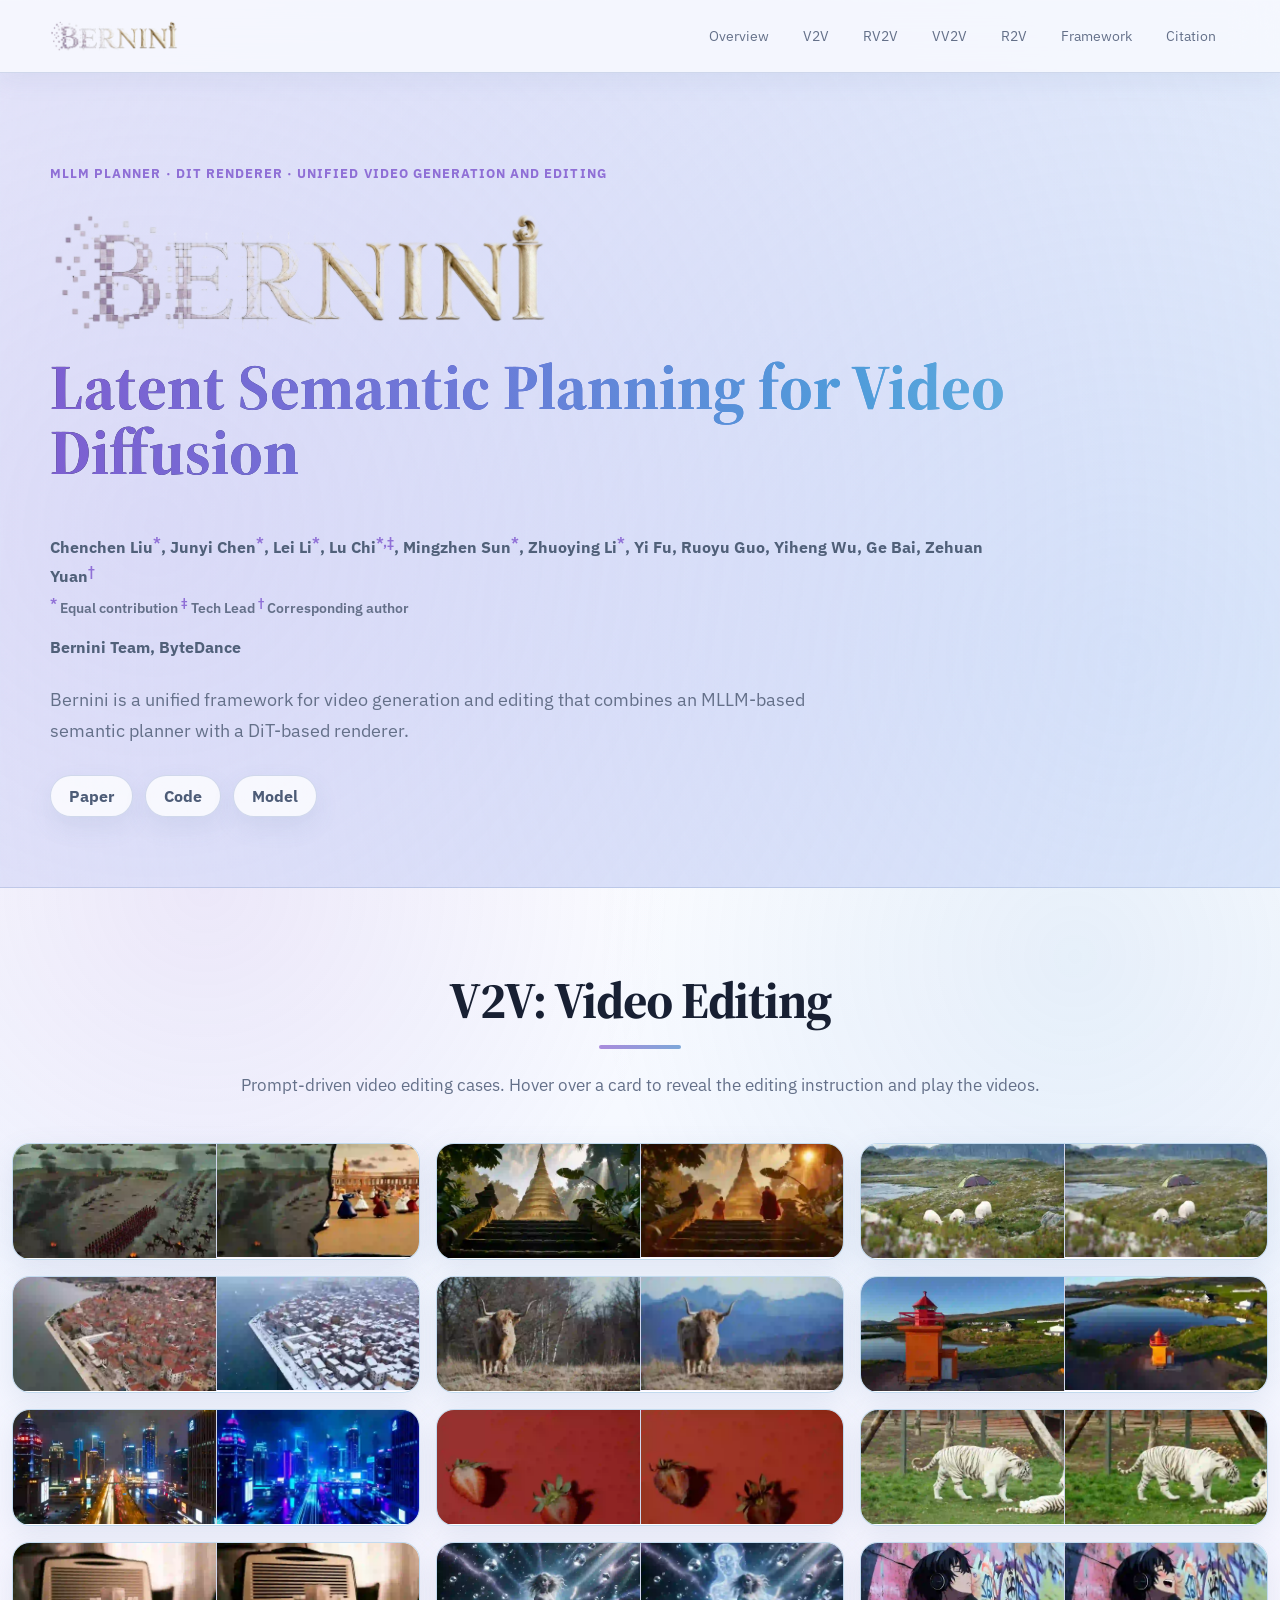
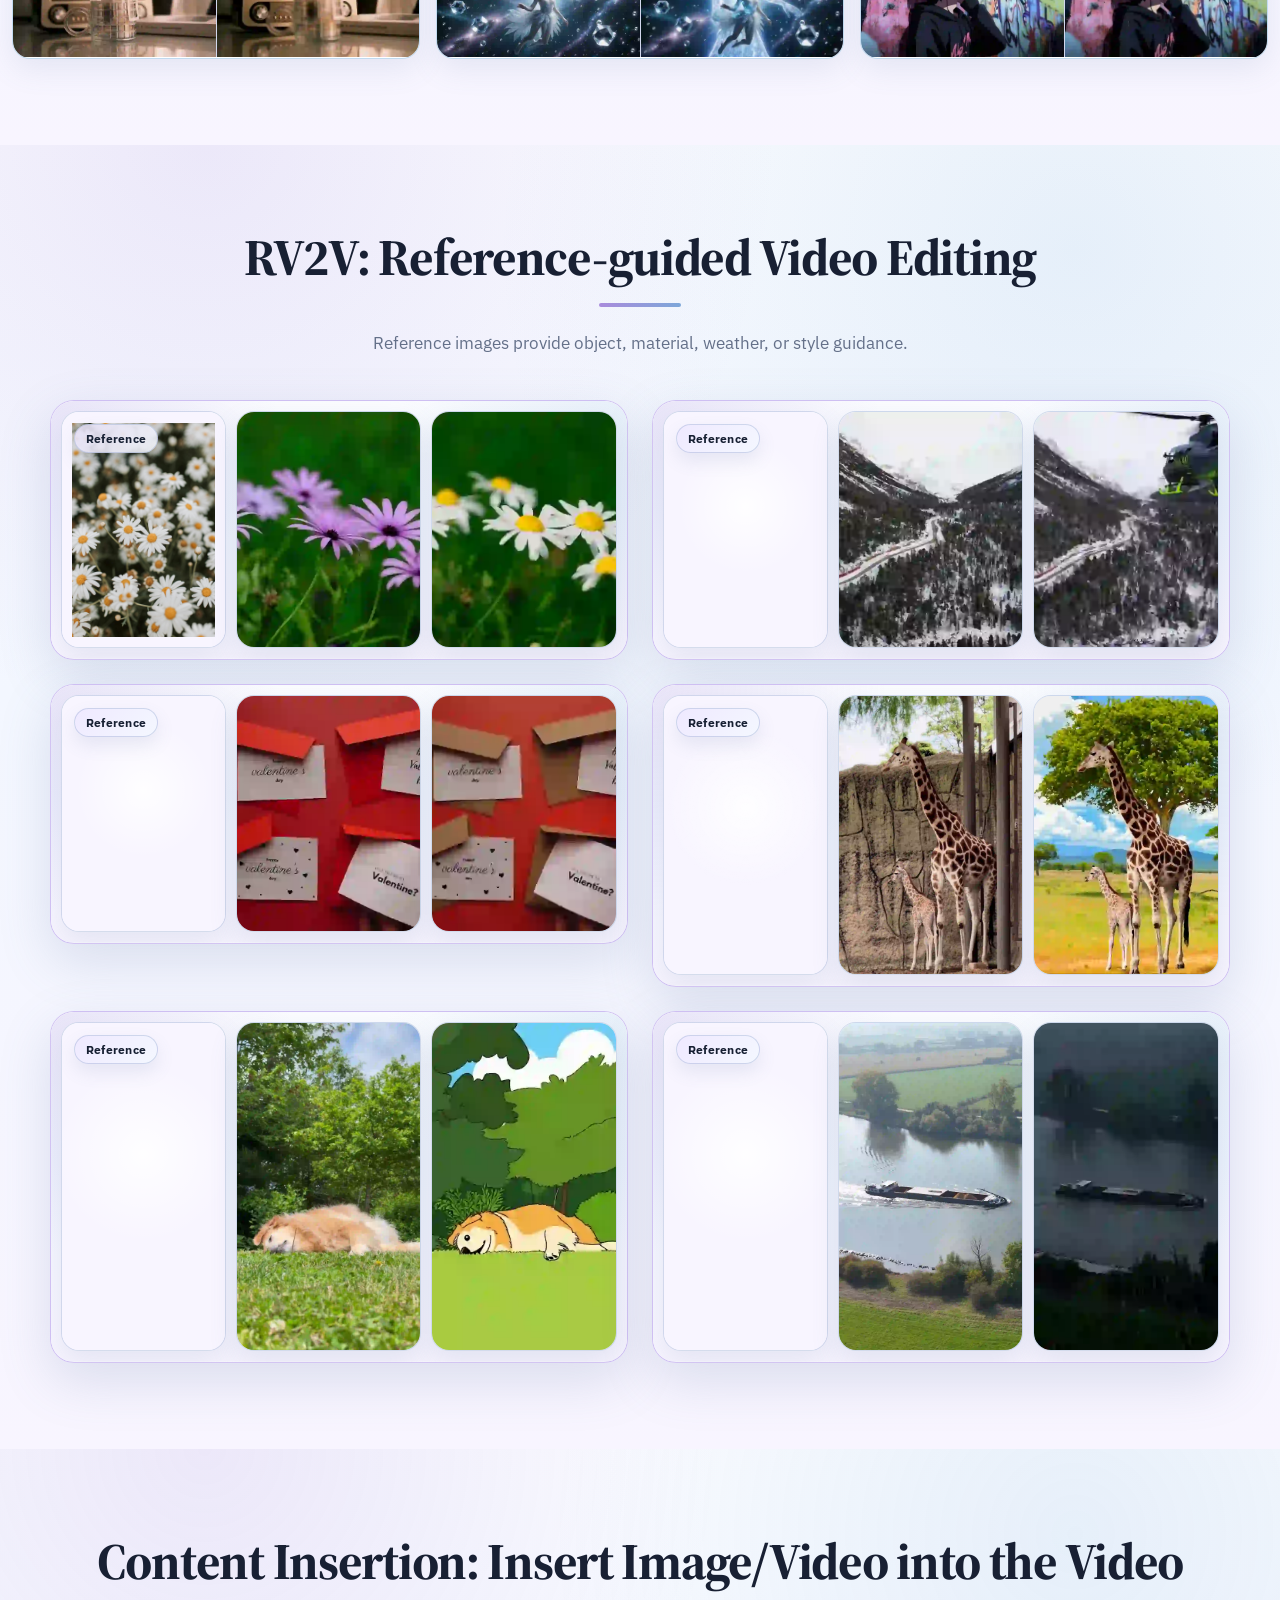
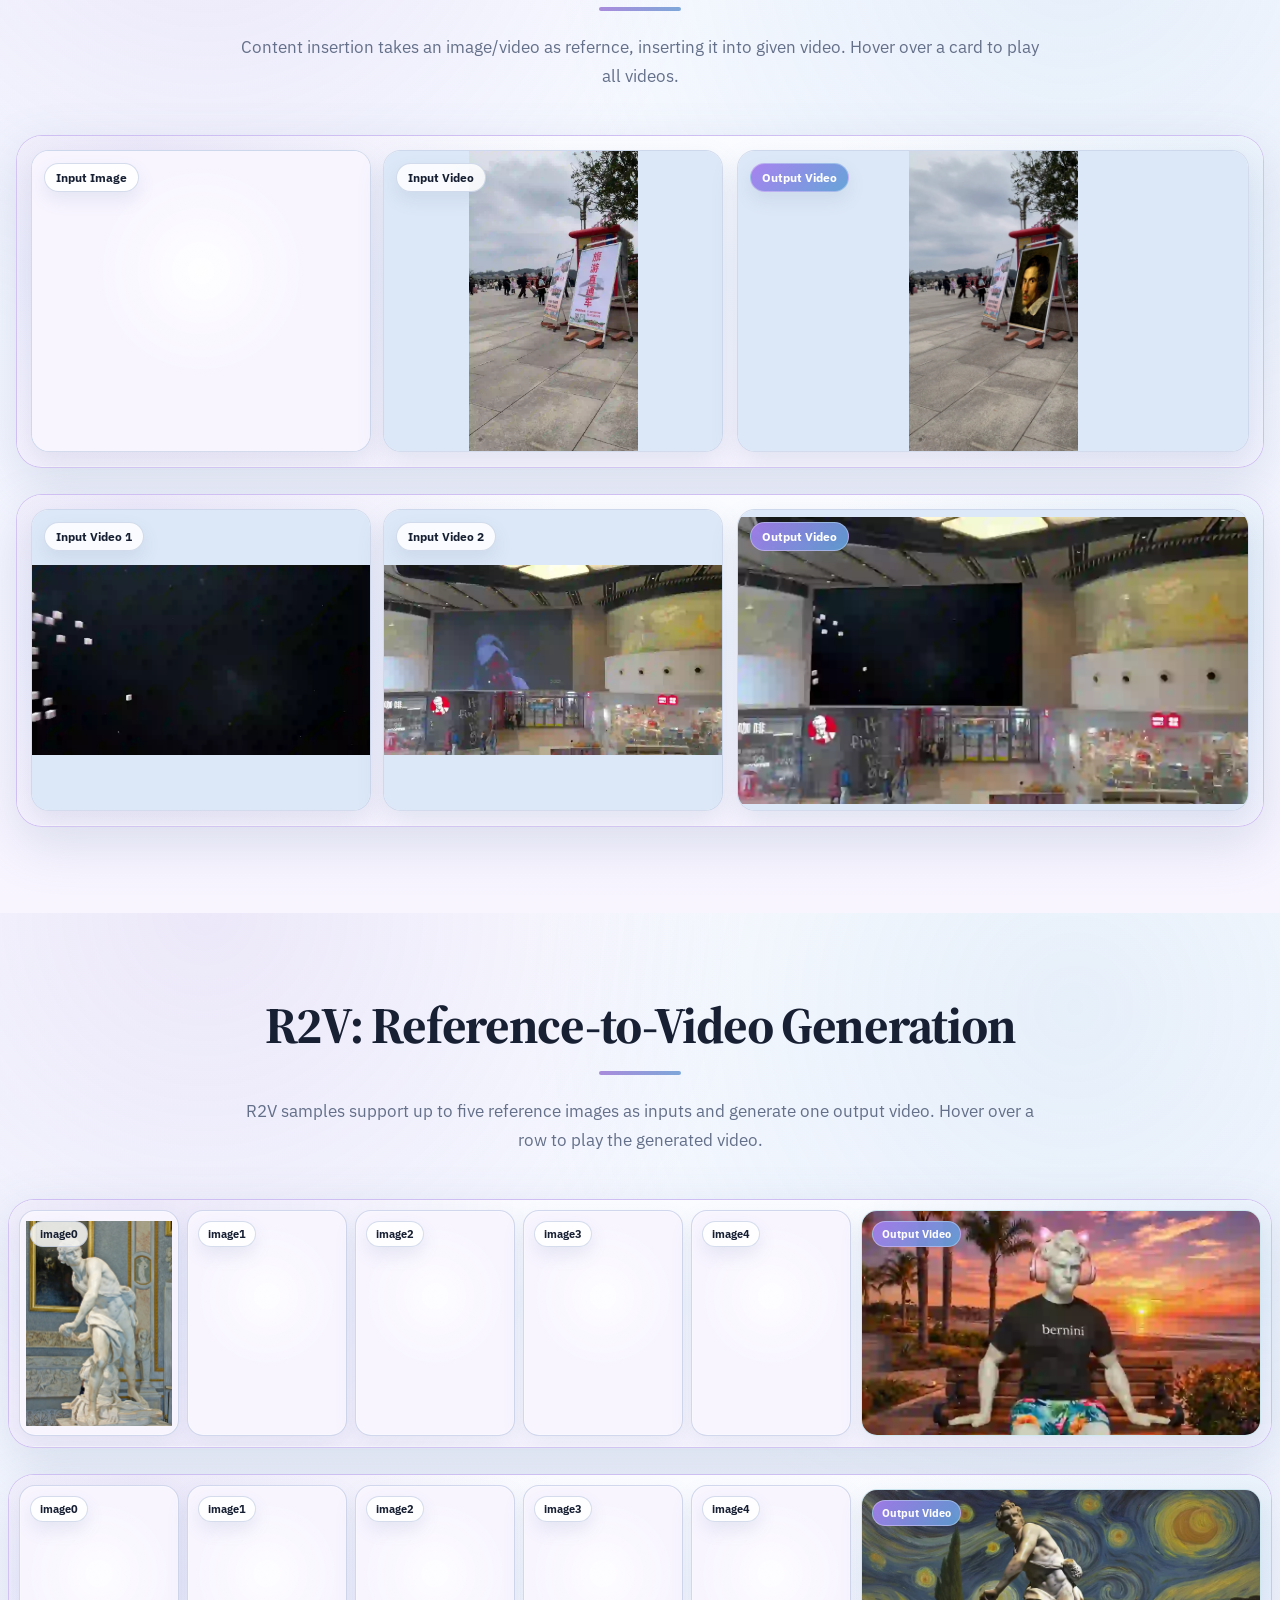
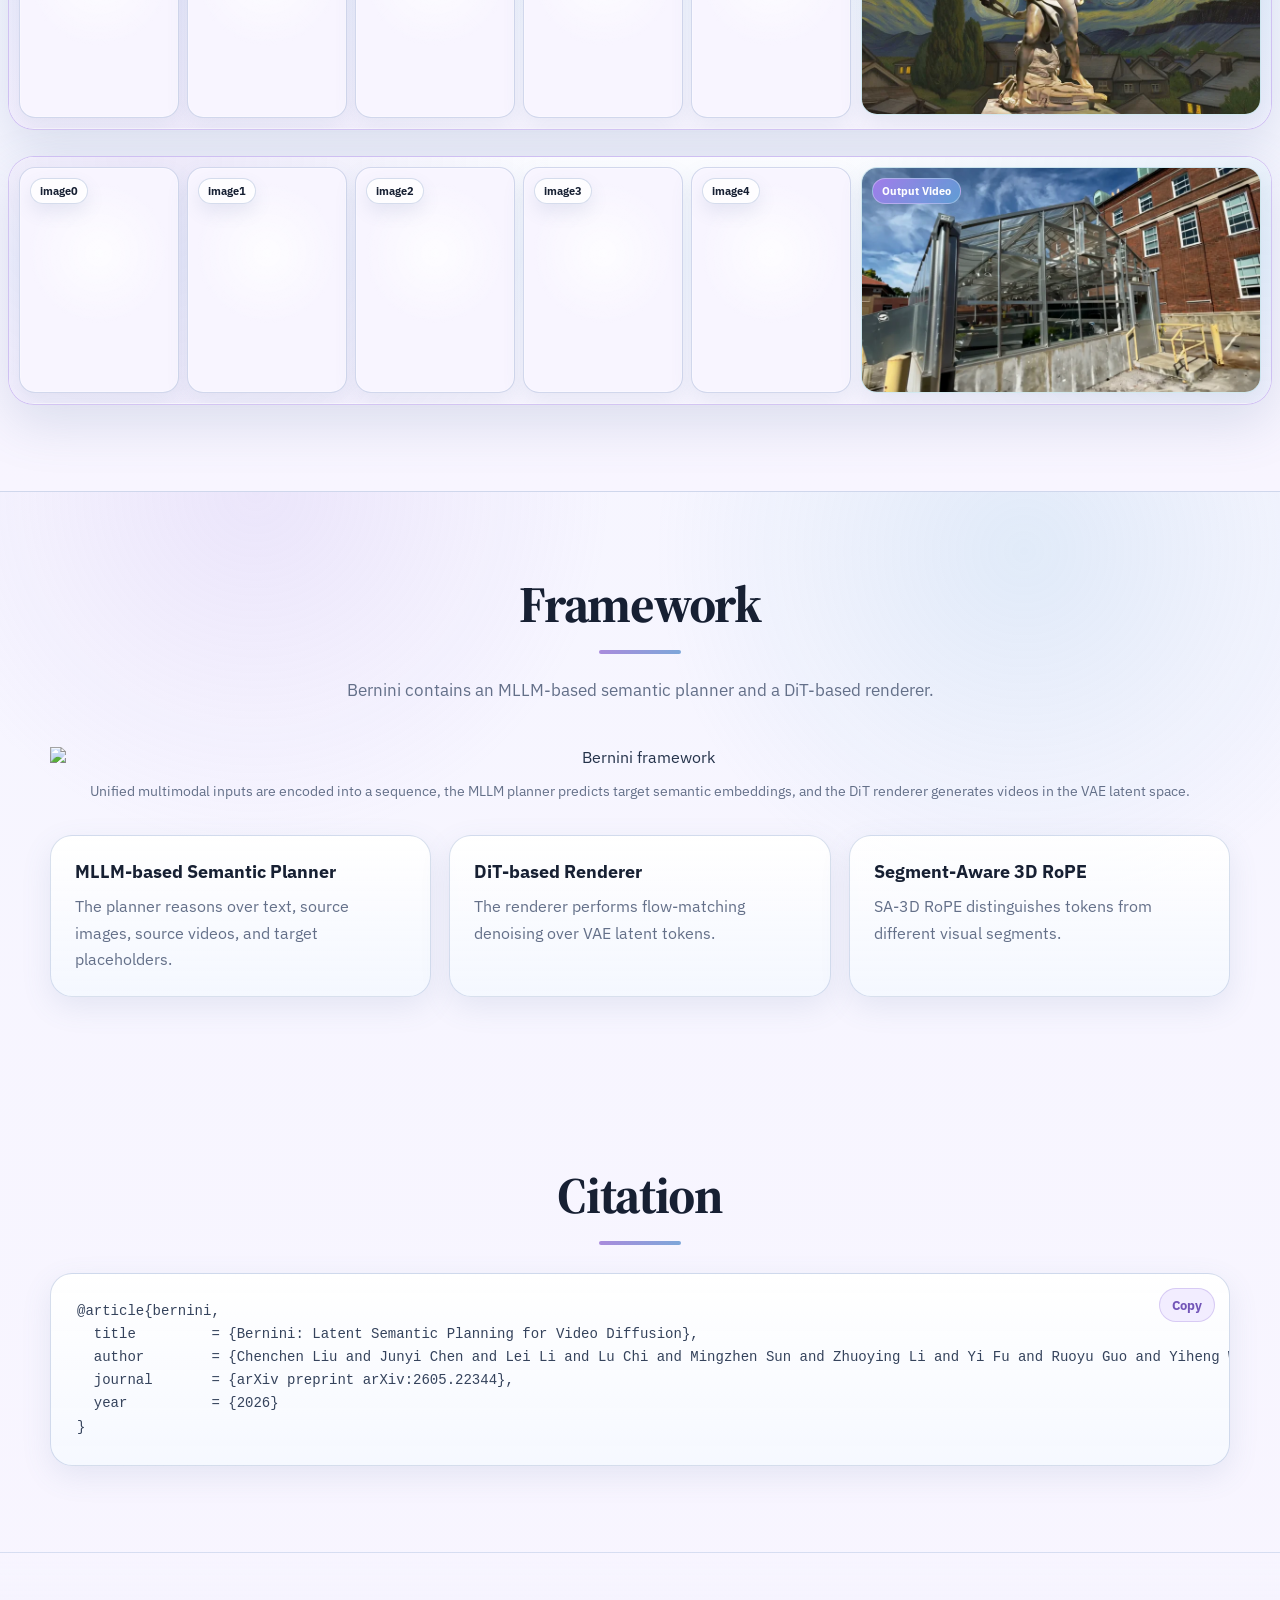
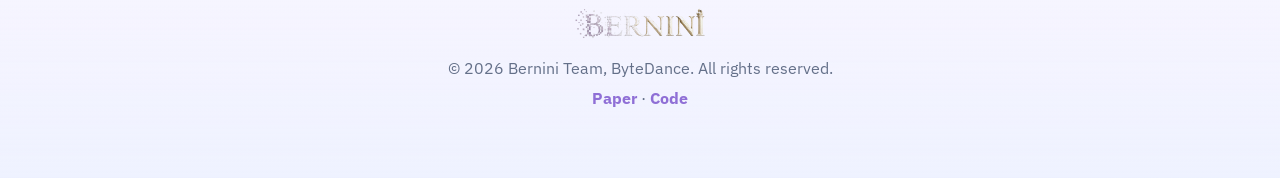
==== commit 8ca7769f: "improve: 优化 Paper/Code/Model 按钮样式 - 三个按钮默认使用统一的 muted 样式 - 悬停时显示不同颜色的渐变效果：   * Paper: 紫色渐变   * Code:" ====
--- a/index.html
+++ b/index.html
@@ -70,9 +70,9 @@
             </p>
 
             <div class="links">
-              <a class="link-btn" href="https://arxiv.org/abs/2605.22344" target="_blank" rel="noopener noreferrer">Paper</a>
-              <a class="link-btn link-btn-muted" href="https://github.com/bytedance/Bernini" target="_blank" rel="noopener noreferrer">Code</a>
-              <a class="link-btn link-btn-muted" href="https://huggingface.co/ByteDance/Bernini" target="_blank" rel="noopener noreferrer">Model</a>
+              <a class="link-btn link-btn-paper" href="https://arxiv.org/abs/2605.22344" target="_blank" rel="noopener noreferrer">Paper</a>
+              <a class="link-btn link-btn-code" href="https://github.com/bytedance/Bernini" target="_blank" rel="noopener noreferrer">Code</a>
+              <a class="link-btn link-btn-model" href="https://huggingface.co/ByteDance/Bernini" target="_blank" rel="noopener noreferrer">Model</a>
             </div>
           </div>
         </div>
@@ -194,7 +194,7 @@
       { title: "Change the character's expression to a happy laugh.", editType: "Expression Change", type: "v2v", output: true, sourceTitle: "expression" },
 
       { title: "Replace the purple flowers in the video with the white daisies from the reference image, featuring crisp white petals and prominent, textured yellow centers.", editType: "Object Replacement", type: "rv2v", imgExt: "jpg", output: true, sourceTitle: "11" },
-      { title: "Add a helicopter in the sky based on the reference image.", editType: "Object Addition", type: "rv2v", imgExt: "jpg", output: true, sourceTitle: "add" },
+      { title: "Add the specific cat toy from the reference image—a fluffy, light beige, elongated plush toy with colorful braided ribbons at one end—onto the white floor directly in front of the brown cardboard couch, near the tabby cat's dangling front paw.", editType: "Object Addition", type: "rv2v", imgExt: "jpg", output: true, sourceTitle: "add" },
       { title: "Replace the envelope in the video with the material of the envelope in the image.", editType: "Material Change", type: "rv2v", imgExt: "jpg", output: true, sourceTitle: "material" },
       { title: "Change the background according to the reference image.", editType: "Background Change", type: "rv2v", imgExt: "jpg", output: true, sourceTitle: "background" },
       { title: "Change the video style to the style shown in the reference image", editType: "Style Transfer", type: "rv2v", imgExt: "jpg", output: true, sourceTitle: "style" },
--- a/styles.css
+++ b/styles.css
@@ -305,11 +305,39 @@
   filter: saturate(1.08);
 }
 
-.link-btn-muted {
+/* 三个按钮默认统一的 muted 样式 */
+.link-btn-paper,
+.link-btn-code,
+.link-btn-model {
   color: #4d5c77;
   background: rgba(255, 255, 255, .78);
   border: 1px solid rgba(126, 151, 196, .32);
   box-shadow: 0 10px 24px rgba(90, 113, 156, .1);
+  transition: all .22s ease;
+}
+
+/* Paper 按钮悬停：紫色渐变 */
+.link-btn-paper:hover {
+  color: #fff;
+  background: linear-gradient(135deg, #8f6fd6 0%, #6f7de8 100%);
+  border-color: rgba(255, 255, 255, .32);
+  box-shadow: 0 16px 36px rgba(143, 111, 214, .28);
+}
+
+/* Code 按钮悬停：蓝色渐变 */
+.link-btn-code:hover {
+  color: #fff;
+  background: linear-gradient(135deg, #4f8fda 0%, #6fb8e8 100%);
+  border-color: rgba(255, 255, 255, .32);
+  box-shadow: 0 16px 36px rgba(79, 143, 218, .28);
+}
+
+/* Model 按钮悬停：Hugging Face 黄色渐变 */
+.link-btn-model:hover {
+  color: #111827;
+  background: linear-gradient(135deg, #ffd21e 0%, #ffe680 100%);
+  border-color: rgba(255, 255, 255, .32);
+  box-shadow: 0 16px 36px rgba(255, 210, 30, .28);
 }
 
 .demo-video-frame {
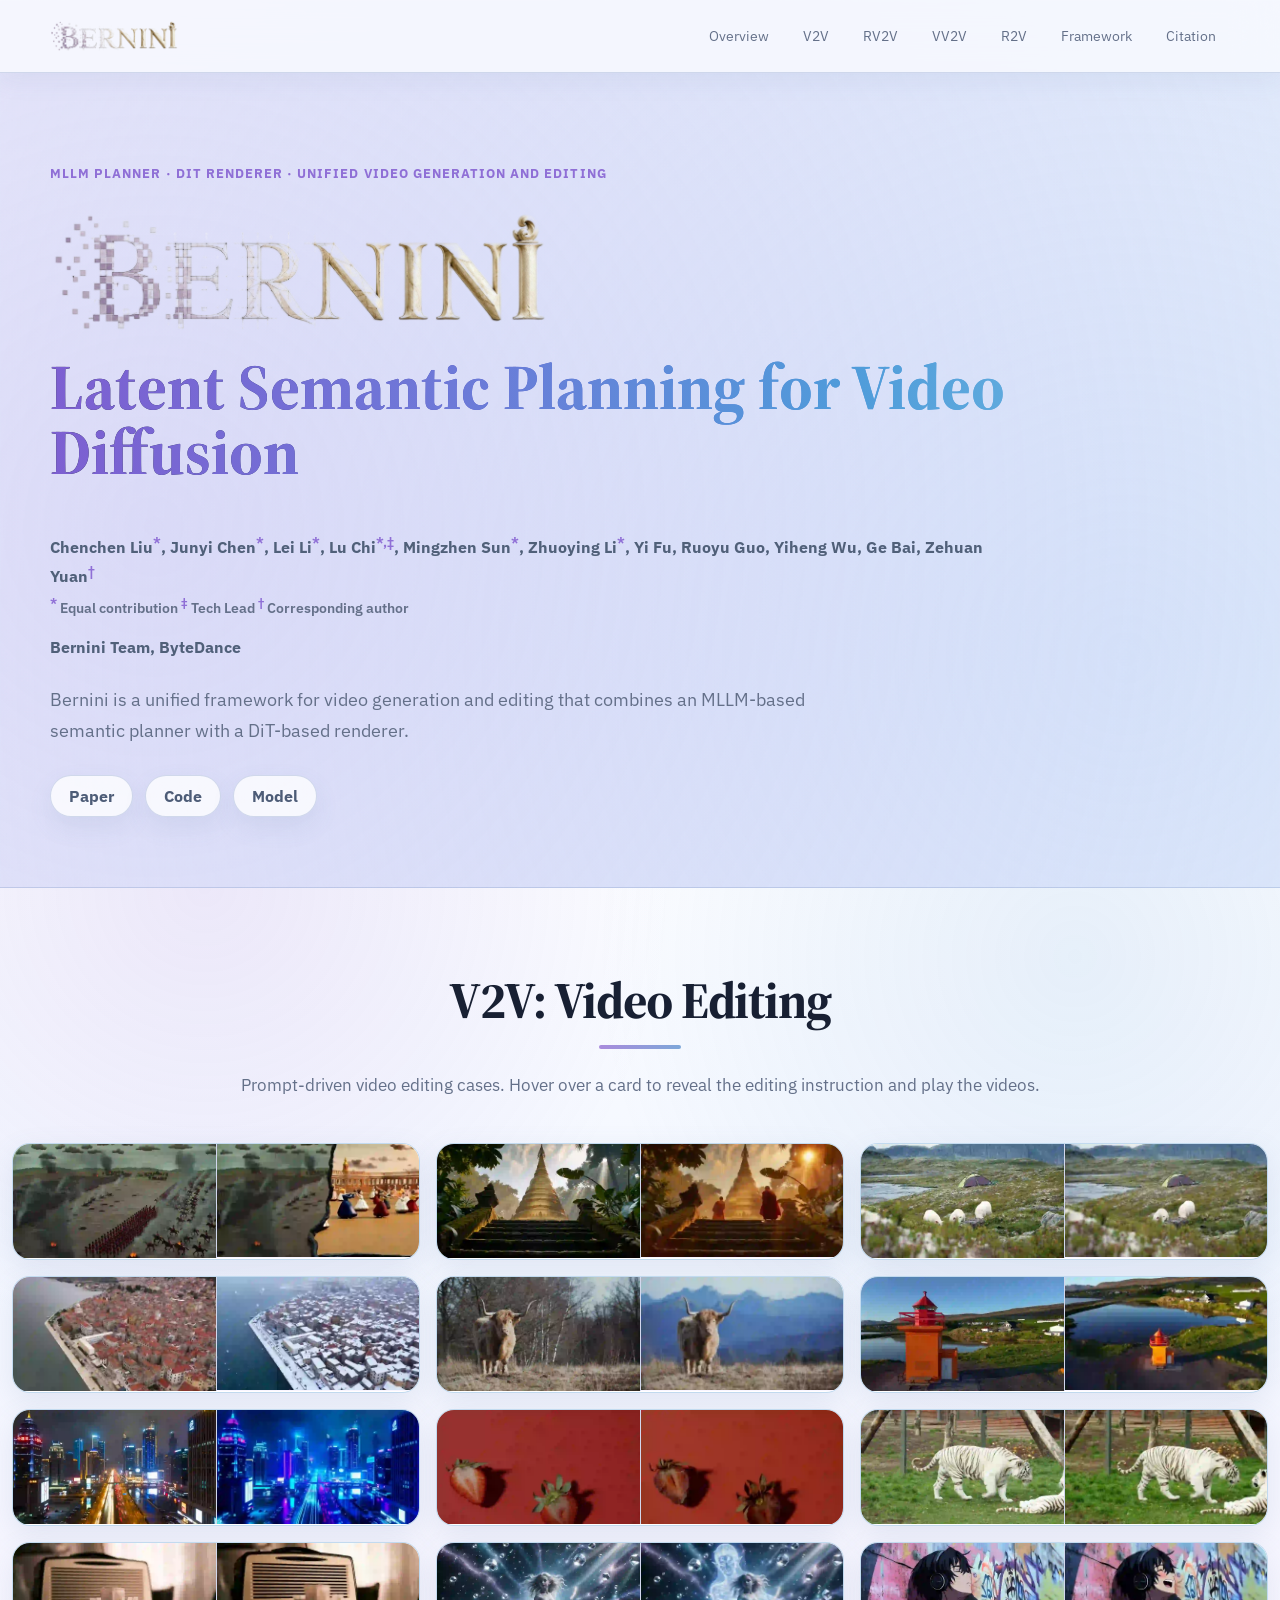
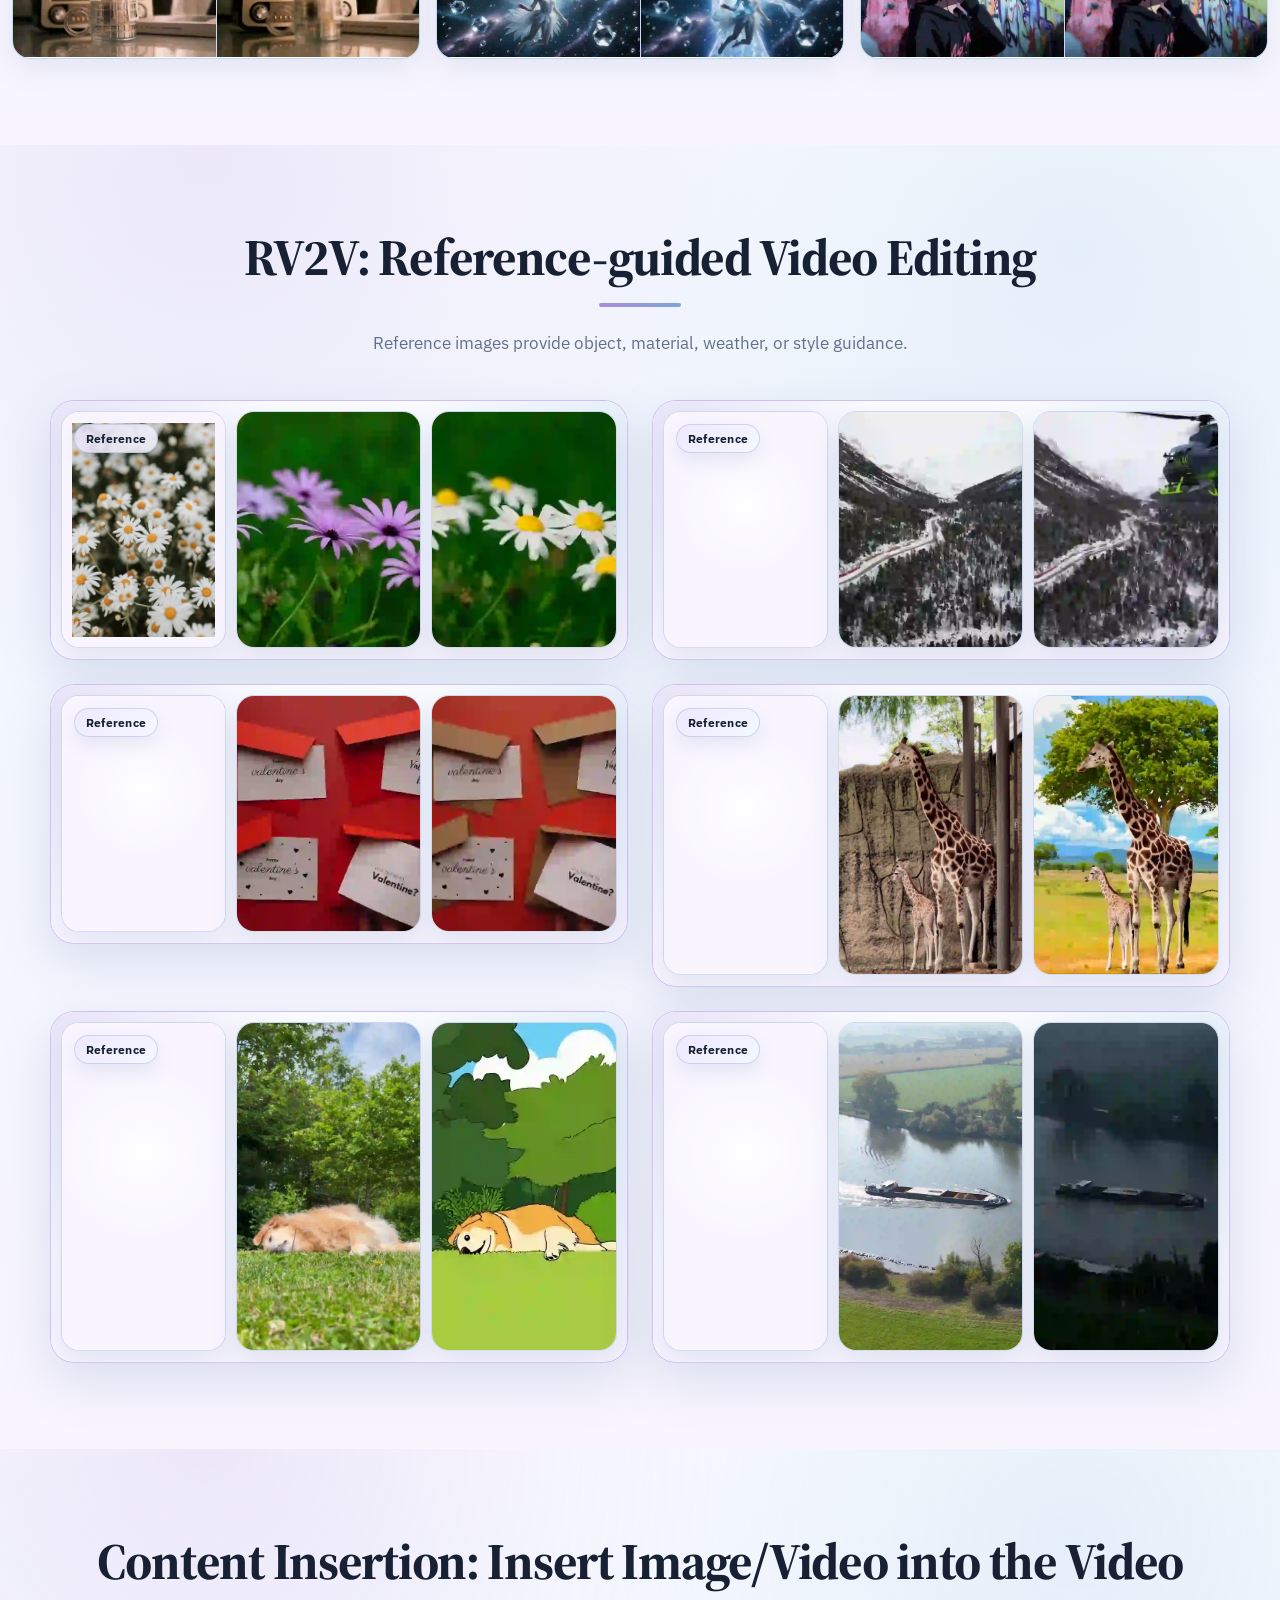
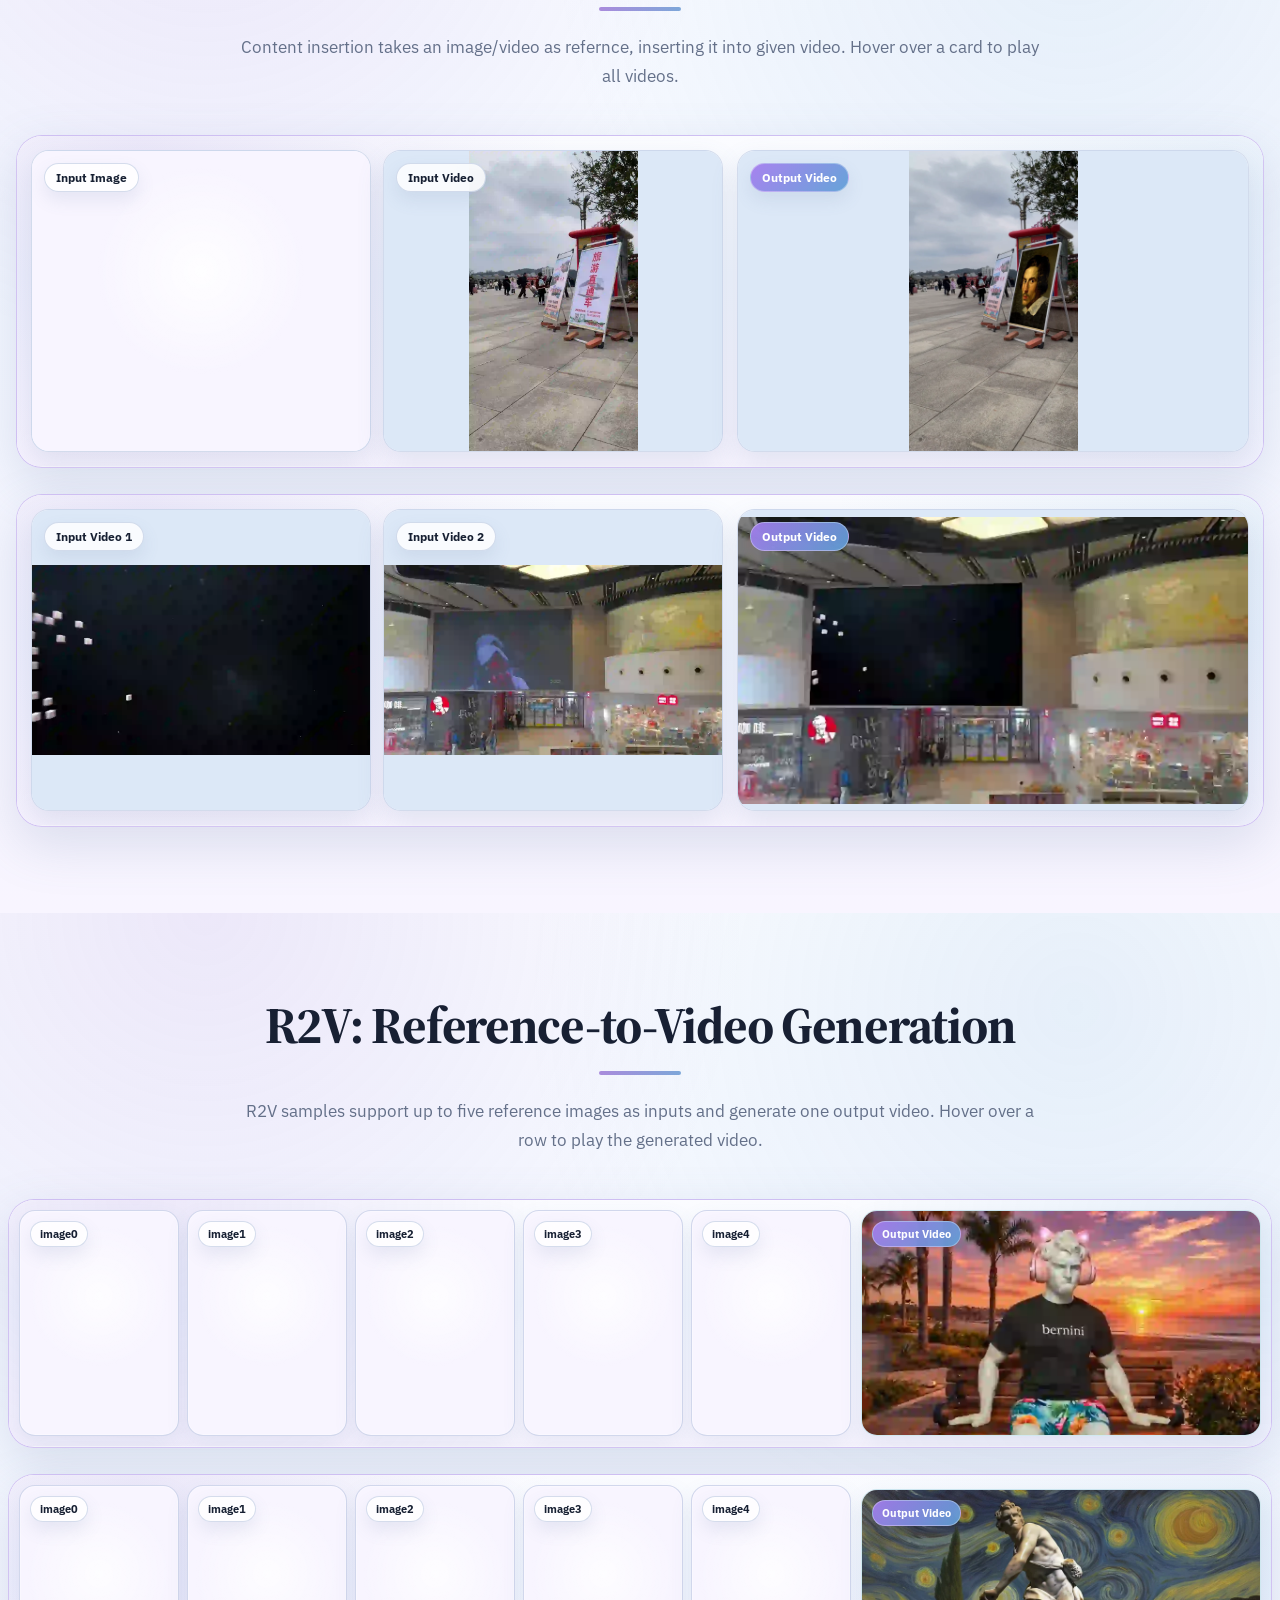
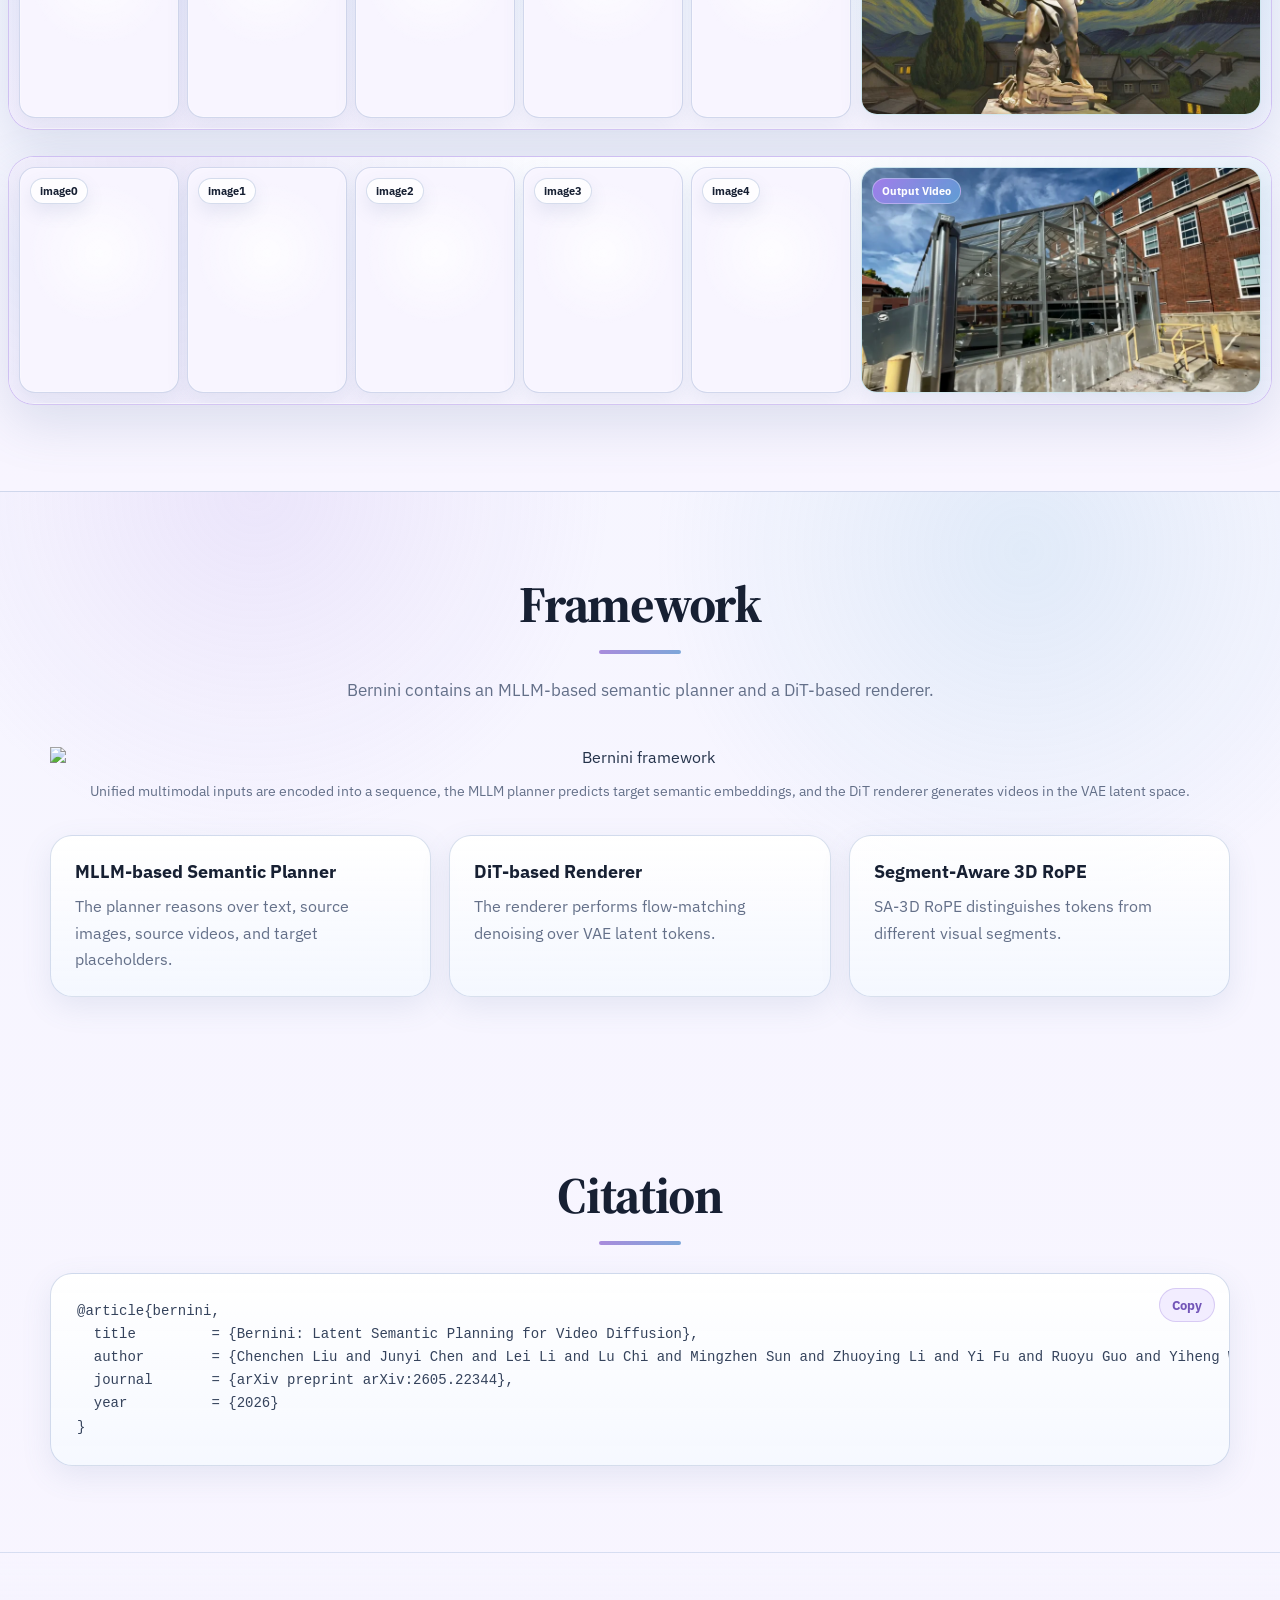
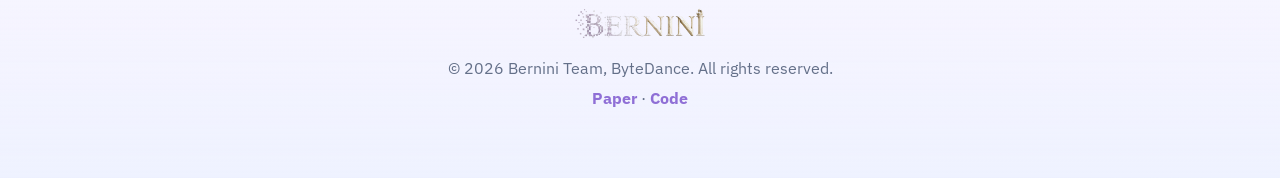
==== commit 75b1ea10: "Merge pull request #7 from bernini-ai/chilu_dev improve: 优化 Paper/Code/Model 按钮样式" ====
--- a/index.html
+++ b/index.html
@@ -194,7 +194,7 @@
       { title: "Change the character's expression to a happy laugh.", editType: "Expression Change", type: "v2v", output: true, sourceTitle: "expression" },
 
       { title: "Replace the purple flowers in the video with the white daisies from the reference image, featuring crisp white petals and prominent, textured yellow centers.", editType: "Object Replacement", type: "rv2v", imgExt: "jpg", output: true, sourceTitle: "11" },
-      { title: "Add the specific cat toy from the reference image—a fluffy, light beige, elongated plush toy with colorful braided ribbons at one end—onto the white floor directly in front of the brown cardboard couch, near the tabby cat's dangling front paw.", editType: "Object Addition", type: "rv2v", imgExt: "jpg", output: true, sourceTitle: "add" },
+      { title: "Add a helicopter in the sky based on the reference image.", editType: "Object Addition", type: "rv2v", imgExt: "jpg", output: true, sourceTitle: "add" },
       { title: "Replace the envelope in the video with the material of the envelope in the image.", editType: "Material Change", type: "rv2v", imgExt: "jpg", output: true, sourceTitle: "material" },
       { title: "Change the background according to the reference image.", editType: "Background Change", type: "rv2v", imgExt: "jpg", output: true, sourceTitle: "background" },
       { title: "Change the video style to the style shown in the reference image", editType: "Style Transfer", type: "rv2v", imgExt: "jpg", output: true, sourceTitle: "style" },
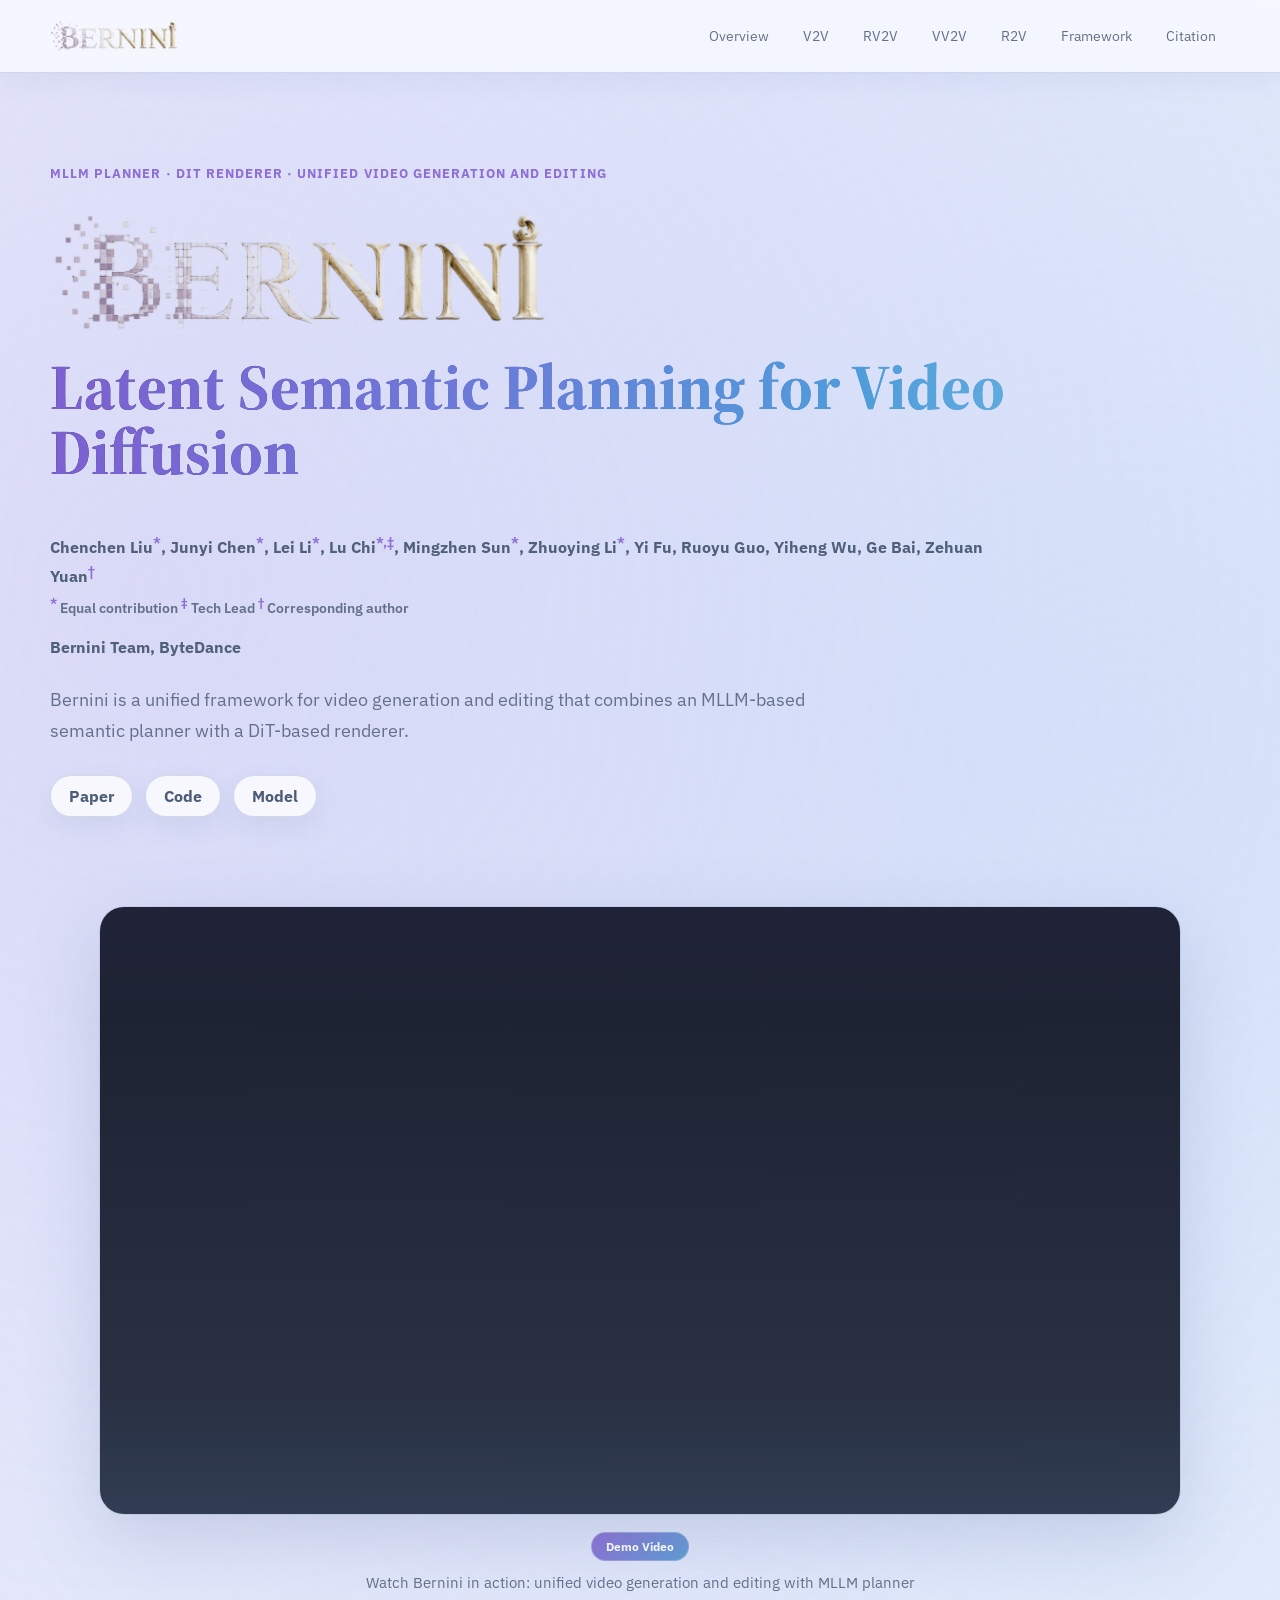
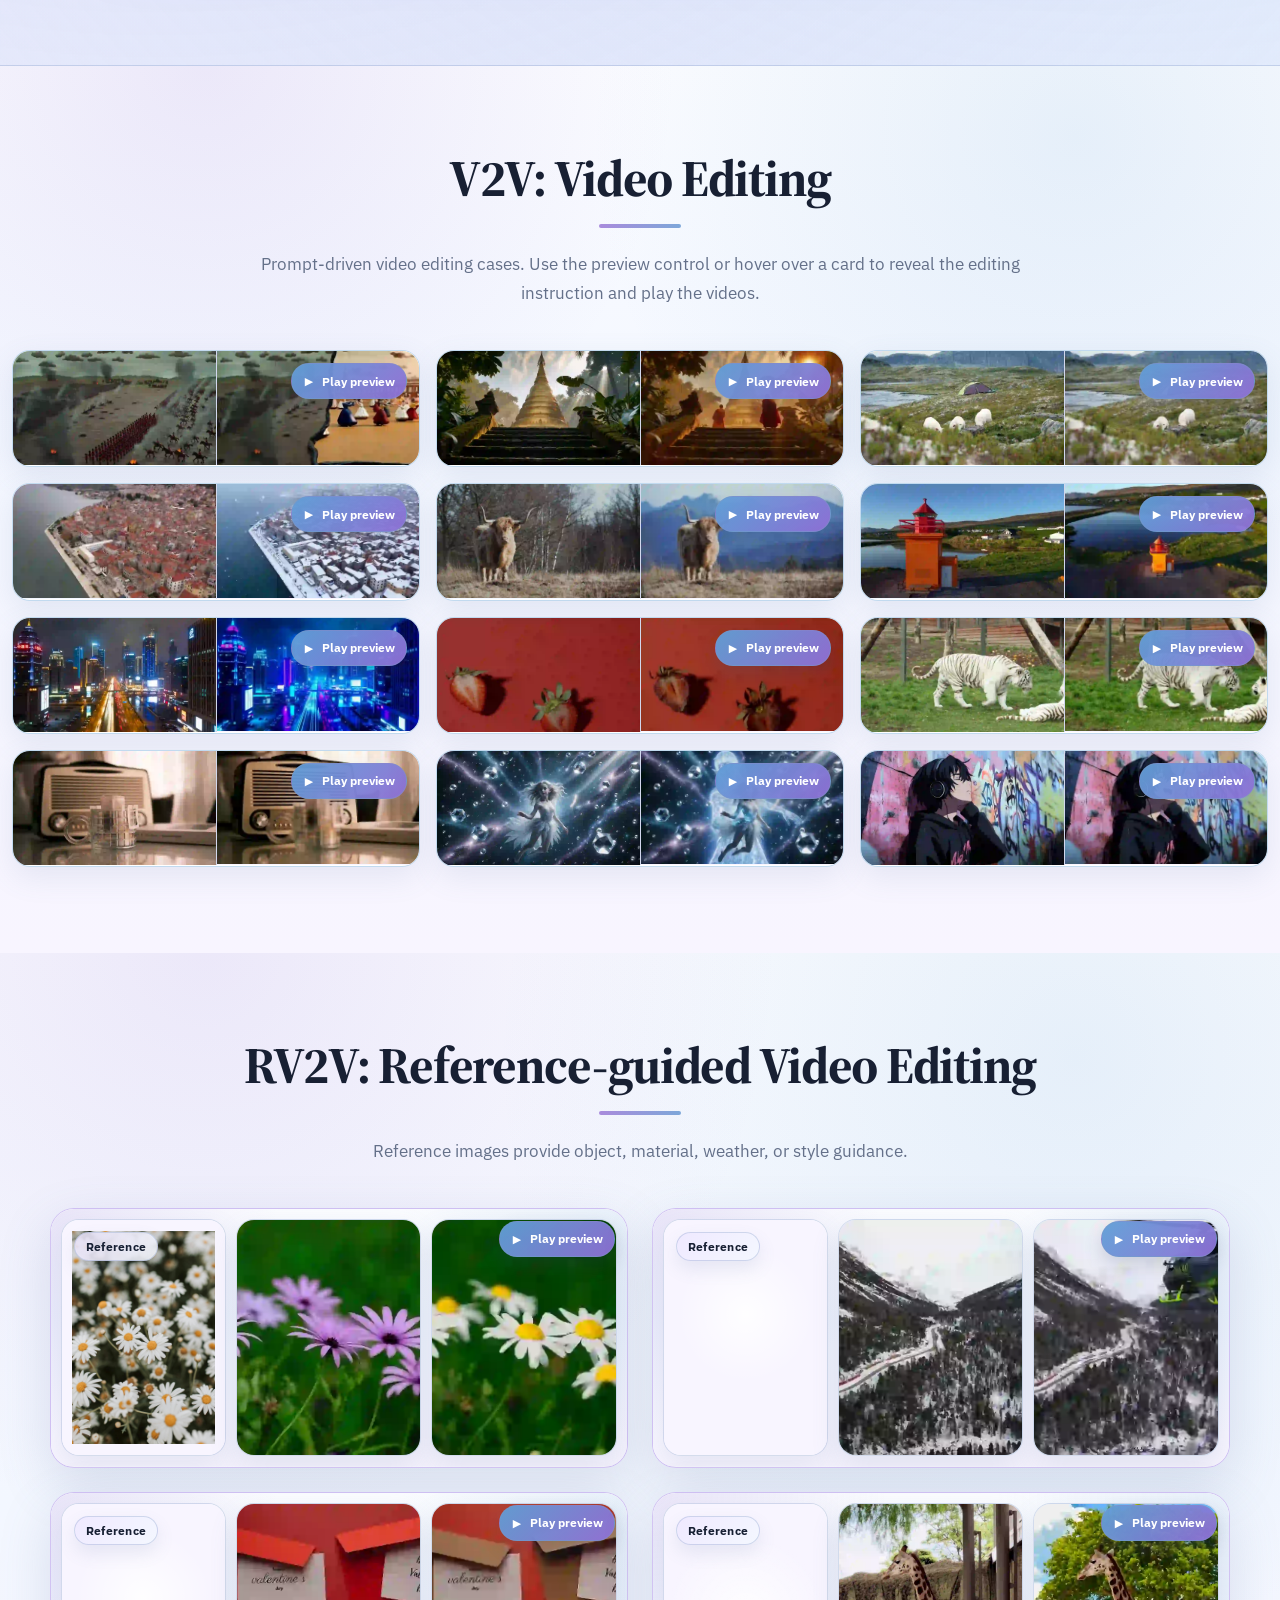
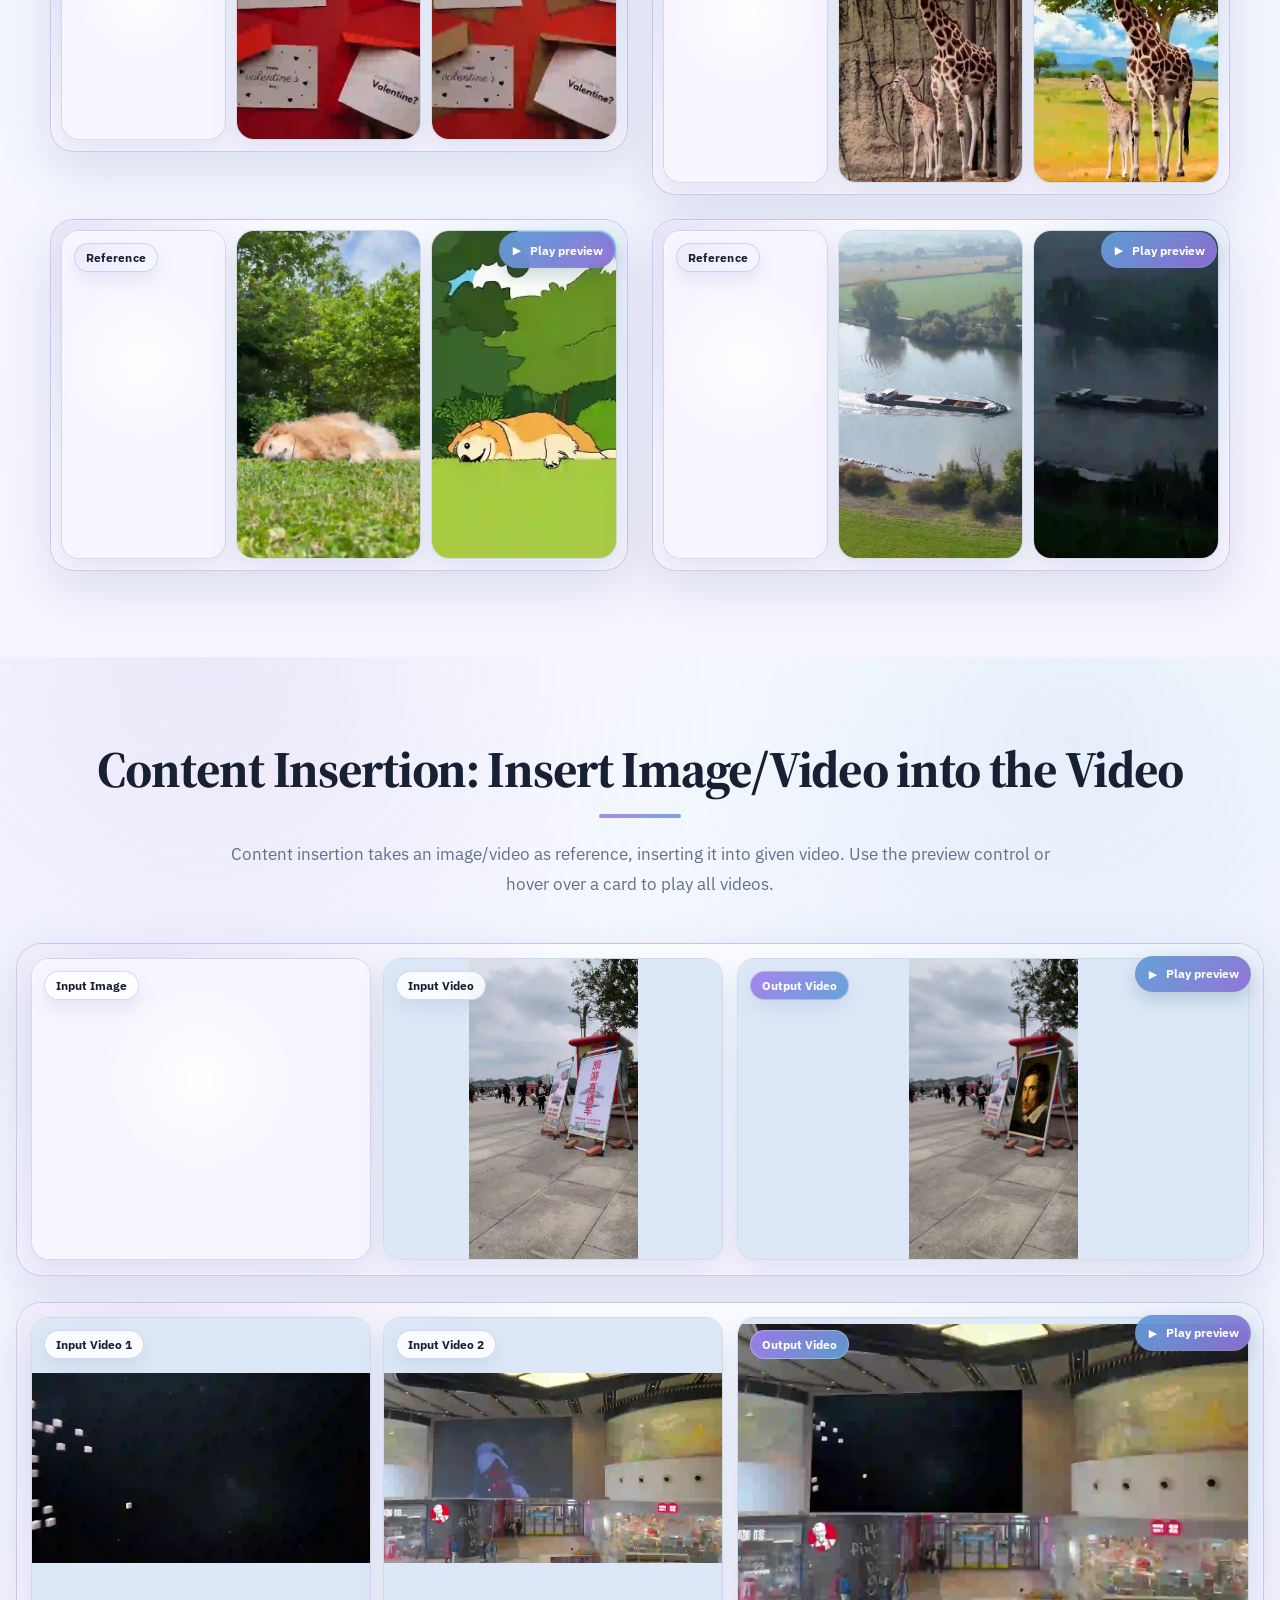
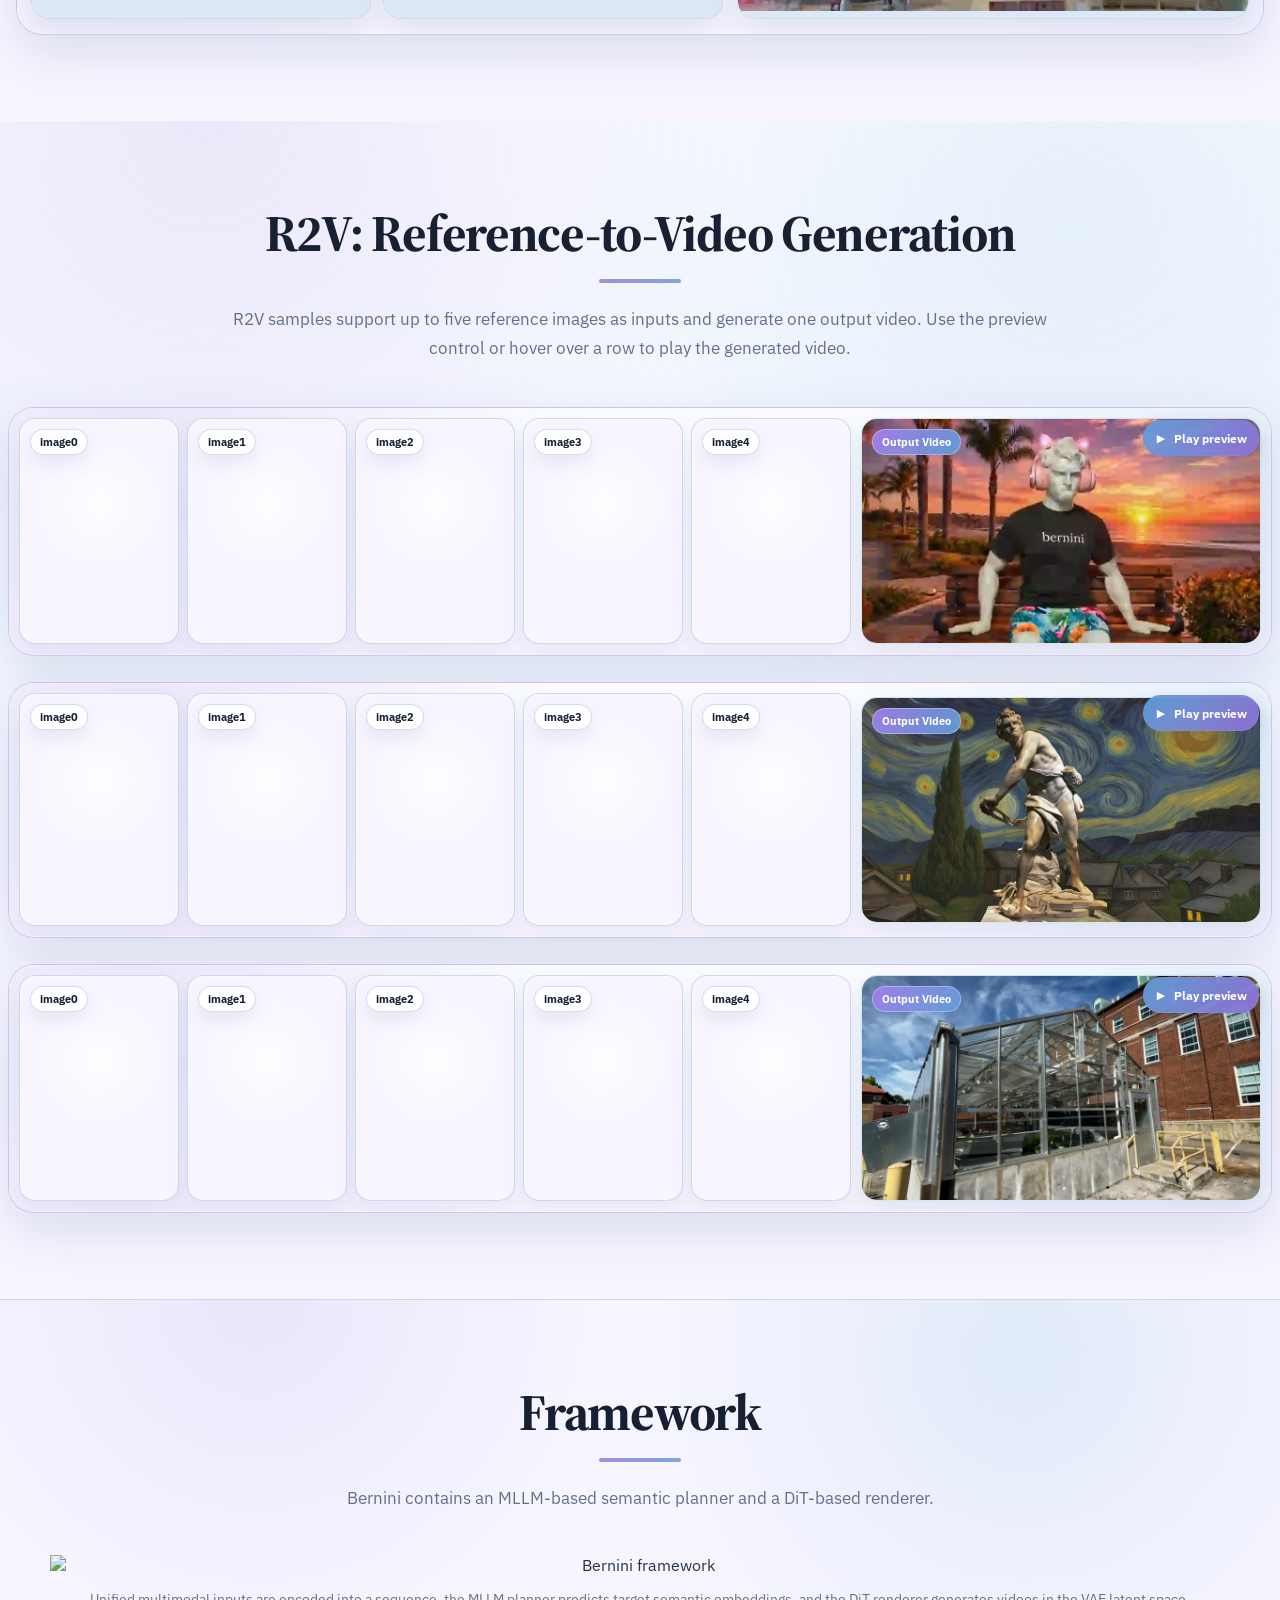
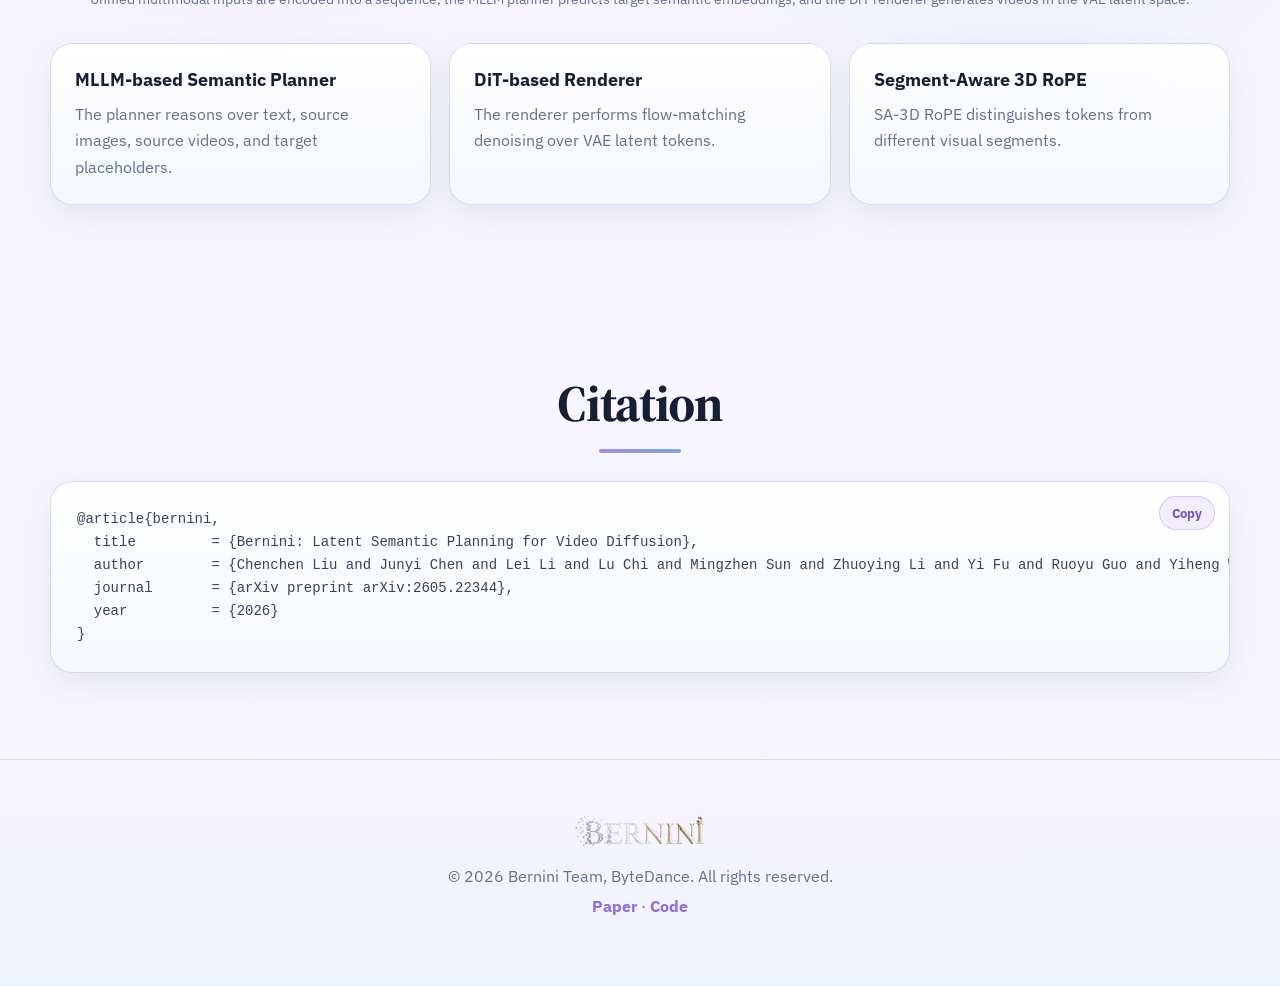
==== commit 0b1d84c3: "Merge e598056c5c6c0a136db5d3175a2becad06510517 into 184cf5417d0281da93bfd0d6990f5b01f7456996" ====
--- a/index.html
+++ b/index.html
@@ -60,7 +60,7 @@
         <div class="hero-layout">
           <div class="hero-copy">
             <div class="affiliation">
-              <span><a href="https://scholar.google.es/citations?user=DxLUrBYAAAAJ" target="_blank" rel="noopener noreferrer">Chenchen Liu<sup>*</sup></a>, <a href="https://ssyze.github.io/" target="_blank" rel="noopener noreferrer">Junyi Chen<sup>*</sup></a>, Lei Li<sup>*</sup>, <a href="https://scholar.google.com/citations?user=yOVHuioAAAAJ&hl=en&oi=sra" target="_blank" rel="noopener noreferrer">Lu Chi<sup>*,‡</sup></a>, Mingzhen Sun<sup>*</sup>, Zhuoying Li<sup>*</sup>, Yi Fu, <a href="https://scholar.google.com/citations?user=qWKmH-sAAAAJ&hl=zh-CN" target="_blank" rel="noopener noreferrer">Ruoyu Guo</a>, Yiheng Wu, Ge Bai, <a href="https://scholar.google.com/citations?user=FqMOHnEAAAAJ&hl=zh-CN" target="_blank" rel="noopener noreferrer">Zehuan Yuan<sup>†</sup></a></span>
+              <span><a href="https://scholar.google.es/citations?user=DxLUrBYAAAAJ" target="_blank" rel="noopener noreferrer">Chenchen Liu<sup>*</sup></a>, <a href="https://ssyze.github.io/" target="_blank" rel="noopener noreferrer">Junyi Chen<sup>*</sup></a>, <a href="https://scholar.google.com/citations?user=A6d9VTAAAAAJ&hl=zh-CN" target="_blank" rel="noopener noreferrer">Lei Li<sup>*</sup></a>, <a href="https://scholar.google.com/citations?user=yOVHuioAAAAJ&hl=en&oi=sra" target="_blank" rel="noopener noreferrer">Lu Chi<sup>*,‡</sup></a>, <a href="https://scholar.google.com/citations?user=nZiDfO8AAAAJ&hl=zh-CN" target="_blank" rel="noopener noreferrer">Mingzhen Sun<sup>*</sup></a>, <a href="https://joyli-x.github.io/" target="_blank" rel="noopener noreferrer">Zhuoying Li<sup>*</sup></a>, Yi Fu, <a href="https://scholar.google.com/citations?user=qWKmH-sAAAAJ&hl=zh-CN" target="_blank" rel="noopener noreferrer">Ruoyu Guo</a>, Yiheng Wu, Ge Bai, <a href="https://scholar.google.com/citations?user=FqMOHnEAAAAJ&hl=zh-CN" target="_blank" rel="noopener noreferrer">Zehuan Yuan<sup>†</sup></a></span>
               <span class="author-note"><sup>*</sup> Equal contribution  <sup>‡</sup> Tech Lead  <sup>†</sup> Corresponding author </span>
               <p>Bernini Team, ByteDance</p>
             </div>
@@ -72,7 +72,27 @@
             <div class="links">
               <a class="link-btn link-btn-paper" href="https://arxiv.org/abs/2605.22344" target="_blank" rel="noopener noreferrer">Paper</a>
               <a class="link-btn link-btn-code" href="https://github.com/bytedance/Bernini" target="_blank" rel="noopener noreferrer">Code</a>
-              <a class="link-btn link-btn-model" href="https://huggingface.co/ByteDance/Bernini" target="_blank" rel="noopener noreferrer">Model</a>
+              <a class="link-btn link-btn-model" href="https://huggingface.co/collections/ByteDance/bernini" target="_blank" rel="noopener noreferrer">Model</a>
+            </div>
+          </div>
+
+          <div class="hero-demo">
+            <div class="demo-video-wrapper">
+              <div class="demo-video-container">
+                <iframe
+                  src="https://www.youtube.com/embed/ZE5YgDYkh_g"
+                  title="Bernini Demo Video"
+                  frameborder="0"
+                  allow="accelerometer; autoplay; clipboard-write; encrypted-media; gyroscope; picture-in-picture"
+                  allowfullscreen
+                  loading="lazy"
+                ></iframe>
+              </div>
+              <div class="demo-video-overlay"></div>
+            </div>
+            <div class="demo-caption">
+              <span class="demo-badge">Demo Video</span>
+              <p>Watch Bernini in action: unified video generation and editing with MLLM planner</p>
             </div>
           </div>
         </div>
@@ -82,7 +102,7 @@
     <section class="section section-centered dark-showcase" id="v2v">
       <div class="container v2v-container">
         <h2 class="section-title">V2V: Video Editing</h2>
-        <p class="section-copy">Prompt-driven video editing cases. Hover over a card to reveal the editing instruction and play the videos.</p>
+        <p class="section-copy">Prompt-driven video editing cases. Use the preview control or hover over a card to reveal the editing instruction and play the videos.</p>
         <div class="video-grid" id="v2v-grid"></div>
       </div>
     </section>
@@ -99,7 +119,7 @@
       <div class="container vv2v-container">
         <h2 class="section-title">Content Insertion: Insert Image/Video into the Video</h2>
         <p class="section-copy">
-          Content insertion takes an image/video as refernce, inserting it into given video. Hover over a card to play all videos.
+          Content insertion takes an image/video as reference, inserting it into given video. Use the preview control or hover over a card to play all videos.
         </p>
         <div class="vv2v-grid" id="vv2v-grid"></div>
       </div>
@@ -108,7 +128,7 @@
     <section class="section section-centered dark-showcase" id="r2v">
       <div class="container r2v-container">
         <h2 class="section-title">R2V: Reference-to-Video Generation</h2>
-        <p class="section-copy">R2V samples support up to five reference images as inputs and generate one output video. Hover over a row to play the generated video.</p>
+        <p class="section-copy">R2V samples support up to five reference images as inputs and generate one output video. Use the preview control or hover over a row to play the generated video.</p>
         <div class="r2v-list" id="r2v-list"></div>
       </div>
     </section>
@@ -327,6 +347,15 @@
       return `<video poster="${posterUrl}" data-src="${asset(src, type)}" data-poster="${posterUrl}" loop muted playsinline preload="none" aria-label="${label}"></video>`;
     }
 
+    function makePreviewToggle() {
+      return `
+        <button class="preview-toggle" type="button" aria-expanded="false">
+          <span class="preview-toggle-icon" aria-hidden="true">▶</span>
+          <span class="preview-toggle-label">Play preview</span>
+        </button>
+      `;
+    }
+
     function makeReferenceImage(sample) {
       if (!sample.imgExt) return "";
       const baseTitle = sample.sourceTitle || sample.title;
@@ -365,6 +394,8 @@
               </div>
             </div>
           </div>
+
+          ${makePreviewToggle()}
 
           <div class="video-prompt">
             <span class="sample-badge">${badge}</span>
@@ -477,6 +508,8 @@
             </div>
           </div>
 
+          ${makePreviewToggle()}
+
           <div class="vv2v-prompt">
             <span class="sample-badge">${badge}</span>
             <span class="prompt-text">${item.title || ""}</span>
@@ -537,6 +570,7 @@
               <span>Output Video</span>
             </div>
           </div>
+          ${makePreviewToggle()}
           ${item.title ? `
             <div class="r2v-prompt">
               <span class="sample-badge">${badge}</span>
@@ -562,6 +596,7 @@
       renderR2VCases();
 
       hydrateLazyVideos();
+      enablePreviewControls();
       enableHoverPlayback();
       enableVV2VHoverPlayback();
       enableR2VHoverPlayback();
@@ -599,42 +634,65 @@
       video.load();
     }
 
+    function playPreviewVideos(card) {
+      card.querySelectorAll("video").forEach((video) => {
+        loadVideoMeta(video);
+        video.play().catch(() => {});
+      });
+    }
+
+    function stopPreviewVideos(card) {
+      card.querySelectorAll("video").forEach((video) => {
+        video.pause();
+        video.currentTime = 0;
+      });
+    }
+
+    function setPreviewState(card, active) {
+      card.classList.toggle("is-active", active);
+      const toggle = card.querySelector(".preview-toggle");
+      if (toggle) {
+        toggle.setAttribute("aria-expanded", String(active));
+        toggle.querySelector(".preview-toggle-icon").textContent = active ? "❚❚" : "▶";
+        toggle.querySelector(".preview-toggle-label").textContent = active ? "Pause preview" : "Play preview";
+      }
+      if (active) {
+        playPreviewVideos(card);
+      } else {
+        stopPreviewVideos(card);
+      }
+    }
+
+    function enablePreviewControls() {
+      document.querySelectorAll(".sample-card, .vv2v-case, .r2v-case").forEach((card) => {
+        const toggle = card.querySelector(".preview-toggle");
+        if (!toggle) return;
+        toggle.addEventListener("click", () => {
+          setPreviewState(card, !card.classList.contains("is-active"));
+        });
+      });
+    }
+
     function enableHoverPlayback() {
       document.querySelectorAll(".sample-card").forEach((card) => {
-        const videos = card.querySelectorAll("video");
-
         card.addEventListener("mouseenter", () => {
-          videos.forEach((video) => {
-            loadVideoMeta(video);
-            video.play().catch(() => {});
-          });
+          playPreviewVideos(card);
         });
 
         card.addEventListener("mouseleave", () => {
-          videos.forEach((video) => {
-            video.pause();
-            video.currentTime = 0;
-          });
+          if (!card.classList.contains("is-active")) stopPreviewVideos(card);
         });
       });
     }
 
     function enableVV2VHoverPlayback() {
       document.querySelectorAll(".vv2v-case").forEach((card) => {
-        const videos = card.querySelectorAll("video");
-
         card.addEventListener("mouseenter", () => {
-          videos.forEach((video) => {
-            loadVideoMeta(video);
-            video.play().catch(() => {});
-          });
+          playPreviewVideos(card);
         });
 
         card.addEventListener("mouseleave", () => {
-          videos.forEach((video) => {
-            video.pause();
-            video.currentTime = 0;
-          });
+          if (!card.classList.contains("is-active")) stopPreviewVideos(card);
         });
       });
     }
@@ -645,13 +703,11 @@
         if (!video) return;
 
         card.addEventListener("mouseenter", () => {
-          loadVideoMeta(video);
-          video.play().catch(() => {});
+          playPreviewVideos(card);
         });
 
         card.addEventListener("mouseleave", () => {
-          video.pause();
-          video.currentTime = 0;
+          if (!card.classList.contains("is-active")) stopPreviewVideos(card);
         });
       });
     }
--- a/styles.css
+++ b/styles.css
@@ -177,6 +177,71 @@
 .hero-demo-placeholder {
   width: 100%;
   min-height: 420px;
+}
+
+.hero-demo {
+  margin-top: 48px;
+}
+
+.demo-video-wrapper {
+  position: relative;
+  max-width: 1080px;
+  margin: 0 auto;
+  border-radius: 24px;
+  overflow: hidden;
+  box-shadow: 0 24px 72px rgba(90, 113, 156, .22), 0 0 0 1px rgba(126, 151, 196, .18);
+}
+
+.demo-video-container {
+  position: relative;
+  width: 100%;
+  padding-bottom: 56.25%;
+  background: linear-gradient(180deg, #1a1f2e 0%, #2d3548 100%);
+}
+
+.demo-video-container iframe {
+  position: absolute;
+  top: 0;
+  left: 0;
+  width: 100%;
+  height: 100%;
+}
+
+.demo-video-overlay {
+  position: absolute;
+  top: 0;
+  left: 0;
+  right: 0;
+  bottom: 0;
+  background: linear-gradient(180deg, rgba(143, 111, 214, .06) 0%, transparent 20%, transparent 80%, rgba(95, 159, 214, .08) 100%);
+  pointer-events: none;
+  border-radius: 24px;
+}
+
+.demo-caption {
+  max-width: 1080px;
+  margin: 18px auto 0;
+  text-align: center;
+}
+
+.demo-badge {
+  display: inline-flex;
+  align-items: center;
+  padding: 6px 14px;
+  margin-bottom: 10px;
+  border-radius: 999px;
+  color: #fff;
+  font-size: 12px;
+  font-weight: 900;
+  background: linear-gradient(135deg, #8f6fd6 0%, #5f9fd6 100%);
+  border: 1px solid rgba(255, 255, 255, .24);
+}
+
+.demo-caption p {
+  margin: 0;
+  color: var(--text-muted);
+  font-size: 15px;
+  line-height: 1.6;
 }
 
 .eyebrow {
@@ -474,6 +539,47 @@
 
 .sample-card {
   isolation: isolate;
+}
+
+.preview-toggle {
+  position: absolute;
+  right: 12px;
+  top: 12px;
+  z-index: 4;
+  display: inline-flex;
+  align-items: center;
+  gap: 7px;
+  min-height: 36px;
+  padding: 7px 11px;
+  border: 1px solid rgba(126, 151, 196, .42);
+  border-radius: 999px;
+  color: #fff;
+  background: linear-gradient(135deg, rgba(95, 159, 214, .96), rgba(143, 111, 214, .96));
+  box-shadow: 0 8px 18px rgba(54, 73, 112, .2);
+  font: inherit;
+  font-size: 12px;
+  font-weight: 800;
+  cursor: pointer;
+}
+
+.preview-toggle:hover {
+  filter: brightness(1.06);
+}
+
+.preview-toggle:focus-visible {
+  outline: 3px solid rgba(255, 255, 255, .96);
+  outline-offset: 3px;
+  box-shadow: 0 0 0 5px rgba(95, 159, 214, .7), 0 8px 18px rgba(54, 73, 112, .2);
+}
+
+.preview-toggle-icon {
+  min-width: 12px;
+  text-align: center;
+  font-size: 11px;
+}
+
+.preview-toggle[aria-expanded="true"] {
+  background: linear-gradient(135deg, rgba(143, 111, 214, .98), rgba(95, 159, 214, .98));
 }
 
 .sample-media-grid {
@@ -563,7 +669,9 @@
   transition: max-height .24s ease, padding .24s ease, opacity .2s ease, transform .24s ease, border-color .24s ease;
 }
 
-.sample-card:hover .video-prompt {
+.sample-card:hover .video-prompt,
+.sample-card:focus-within .video-prompt,
+.sample-card.is-active .video-prompt {
   max-height: 116px;
   padding: 12px 14px 14px;
   opacity: 1;
@@ -756,6 +864,7 @@
 }
 
 .r2v-case {
+  position: relative;
   overflow: hidden;
   border-radius: 26px;
   background: linear-gradient(180deg, rgba(255, 255, 255, .98), rgba(248, 245, 255, .98));
@@ -909,7 +1018,9 @@
   transition: max-height .24s ease, padding .24s ease, opacity .2s ease, transform .24s ease, border-color .24s ease;
 }
 
-.r2v-case:hover .r2v-prompt {
+.r2v-case:hover .r2v-prompt,
+.r2v-case:focus-within .r2v-prompt,
+.r2v-case.is-active .r2v-prompt {
   max-height: 160px;
   padding: 14px 16px 16px;
   opacity: 1;
@@ -934,6 +1045,7 @@
 }
 
 .vv2v-case {
+  position: relative;
   overflow: hidden;
   border-radius: 26px;
   background: linear-gradient(180deg, rgba(255, 255, 255, .98), rgba(248, 245, 255, .98));
@@ -1053,7 +1165,9 @@
   transition: max-height .24s ease, padding .24s ease, opacity .2s ease, transform .24s ease, border-color .24s ease;
 }
 
-.vv2v-case:hover .vv2v-prompt {
+.vv2v-case:hover .vv2v-prompt,
+.vv2v-case:focus-within .vv2v-prompt,
+.vv2v-case.is-active .vv2v-prompt {
   max-height: 116px;
   padding: 14px 16px 16px;
   opacity: 1;
@@ -1281,6 +1395,18 @@
     min-height: 300px;
   }
 
+  .hero-demo {
+    margin-top: 36px;
+  }
+
+  .demo-video-wrapper {
+    border-radius: 18px;
+  }
+
+  .demo-video-overlay {
+    border-radius: 18px;
+  }
+
   .demo-video-frame {
     min-height: 300px;
   }
@@ -1472,6 +1598,19 @@
     min-height: 260px;
   }
 
+  .hero-demo {
+    margin-top: 28px;
+  }
+
+  .demo-video-wrapper {
+    border-radius: 16px;
+    box-shadow: 0 16px 48px rgba(90, 113, 156, .18);
+  }
+
+  .demo-video-overlay {
+    border-radius: 16px;
+  }
+
   .demo-video-frame {
     min-height: 260px;
     padding: 10px;
